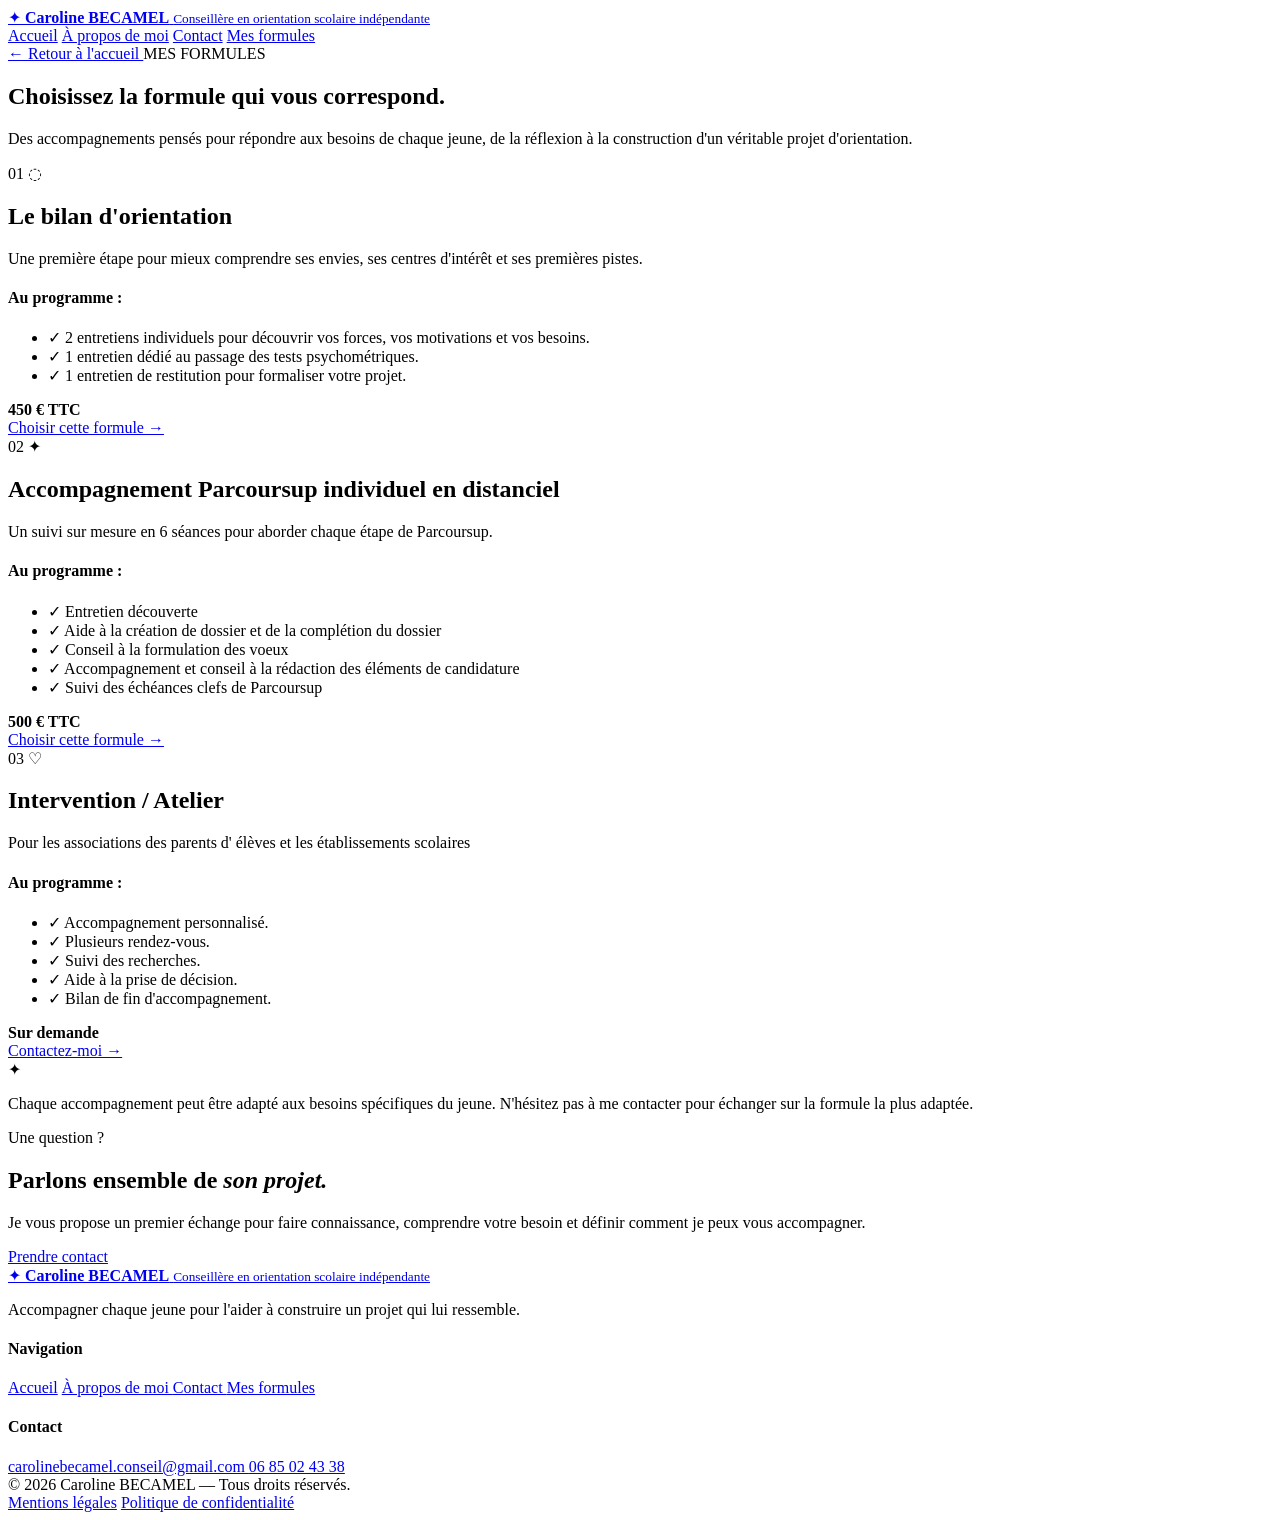
==== formules.html @ ba906a53 "Mise a jour Formules" ====
<!DOCTYPE html>
<html lang="fr">

<head>
    <meta charset="UTF-8">
    <meta name="viewport" content="width=device-width, initial-scale=1.0">

    <meta name="description" content="Découvrez les formules d'accompagnement en orientation scolaire proposées par Caroline BECAMEL.">

    <title>Mes formules | Caroline BECAMEL</title>

    <link rel="stylesheet" href="style.css">

    <link rel="preconnect" href="https://fonts.googleapis.com">
    <link rel="preconnect" href="https://fonts.gstatic.com" crossorigin>

    <link href="https://fonts.googleapis.com/css2?family=DM+Sans:wght@400;500;600;700&family=Playfair+Display:wght@500;600;700&display=swap" rel="stylesheet">
</head>

<body>

    <!-- HEADER -->

    <header class="header">
        <div class="container navigation">

            <a href="index.html" class="logo">
                <span class="logo-symbol">✦</span>

                <span>
                    <strong>Caroline BECAMEL</strong>
                    <small>Conseillère en orientation scolaire indépendante</small>
                </span>
            </a>

            <nav class="nav-menu">
                <a href="index.html">Accueil</a>
                <a href="index.html#apropos">À propos de moi</a>
                <a href="index.html#contact">Contact</a>
                <a href="formules.html" class="nav-button active">Mes formules</a>
            </nav>

        </div>
    </header>


    <main>

        <!-- HERO -->

        <section class="formules-hero">
            <div class="container">

                <a href="index.html" class="back-link">
                    ← Retour à l'accueil
                </a>

                <span class="section-label">MES FORMULES</span>

                <h1>
                    Choisissez la formule
                    <span>qui vous correspond.</span>
                </h1>

                <p>
                    Des accompagnements pensés pour répondre aux besoins
                    de chaque jeune, de la réflexion à la construction
                    d'un véritable projet d'orientation.
                </p>

            </div>
        </section>


        <!-- LES TROIS FORMULES -->

        <section class="formules-section">
            <div class="container">

                <div class="formules-grid">


                   
        <!-- FORMULE 0 : ATELIER COLLECTIF (MASQUÉ AU LANCEMENT) -->

        <article class="formula-card formula-yellow atelier-cache" hidden>

            <div class="formula-top">
                <span class="formula-number">01</span>
                <span class="formula-icon">✦</span>
            </div>

        <h2>Atelier collectif : Mieux se connaître pour bien s'orienter</h2>

        <p class="formula-intro">
            Un temps d'échange interactif en petit groupe pour faire émerger
            vos forces et enrichir votre réflexion grâce au collectif.
        </p>

            <div class="formula-divider"></div>

                <h4>Au programme :</h4>

                <ul class="formula-list">

            <li>
                <span>✓</span>
                    Format : en ligne (visio).
            </li>

            <li>
                <span>✓</span>
                Durée : 1h30.
            </li>

            <li>
                <span>✓</span>
                Groupe restreint : 2 à 5 participants maximum,
                pour garantir un cadre bienveillant et de vrais échanges.
            </li>

            </ul>

            <div class="formula-price">
                <strong>15 € TTC</strong>
            </div>

            <a href="index.html#contact" class="formula-button">
                Choisir cet atelier →
            </a>

            </article>
 


                    <!-- FORMULE 1 -->

                    <article class="formula-card formula-blue">

                        <div class="formula-top">
                            <span class="formula-number">01</span>
                            <span class="formula-icon">◌</span>
                        </div>

                        <h2>Le bilan d'orientation</h2>

                        <p class="formula-intro">
                            Une première étape pour mieux comprendre
                            ses envies, ses centres d'intérêt et ses
                            premières pistes.
                        </p>

                        <div class="formula-divider"></div>

                        <h4>Au programme :</h4>

                        <ul class="formula-list">

                            <li>
                                <span>✓</span>
                                2 entretiens individuels pour découvrir
                                vos forces, vos motivations et vos besoins.
                            </li>

                            <li>
                                <span>✓</span>
                                1 entretien dédié au passage des tests
                                psychométriques.
                            </li>

                            <li>
                                <span>✓</span>
                                1 entretien de restitution pour formaliser
                                votre projet.
                            </li>

                        </ul>

                        <div class="formula-price">
                            <strong>450 € TTC</strong>
                        </div>

                        <a href="index.html#contact" class="formula-button">
                            Choisir cette formule →
                        </a>

                    </article>


                    <!-- FORMULE 2 -->

                    <article class="formula-card formula-green popular">

                        <div class="formula-top">
                            <span class="formula-number">02</span>
                            <span class="formula-icon">✦</span>
                        </div>

                        <h2>Accompagnement Parcoursup individuel en distanciel</h2>

                        <p class="formula-intro">
                            Un suivi sur mesure en 6 séances pour aborder chaque 
                            étape de Parcoursup.
                        </p>

                        <div class="formula-divider"></div>

                        <h4>Au programme :</h4>

                        <ul class="formula-list">

                            <li>
                                <span>✓</span>
                                Entretien découverte
                            </li>

                            <li>
                                <span>✓</span>
                               Aide à la création de dossier et de la complétion du dossier
                            </li>

                            <li>
                                <span>✓</span>
                                Conseil à la formulation des voeux
                            </li>

                            <li>
                                <span>✓</span>
                                Accompagnement et conseil à la rédaction des éléments de candidature
                            </li>

                            <li>
                                <span>✓</span>
                                Suivi des échéances clefs de Parcoursup
                            </li>

                        </ul>

                        <div class="formula-price">
                            <strong>500 € TTC</strong>
                        </div>

                        <a href="index.html#contact" class="formula-button">
                            Choisir cette formule →
                        </a>

                    </article>


                    <!-- FORMULE 3 -->

                    <article class="formula-card formula-red">

                        <div class="formula-top">
                            <span class="formula-number">03</span>
                            <span class="formula-icon">♡</span>
                        </div>

                        <h2>Intervention / Atelier</h2>

                        <p class="formula-intro">
                            Pour les associations des parents d' élèves et les établissements scolaires
                        </p>

                        <div class="formula-divider"></div>

                        <h4>Au programme :</h4>

                        <ul class="formula-list">

                            <li>
                                <span>✓</span>
                                Accompagnement personnalisé.
                            </li>

                            <li>
                                <span>✓</span>
                                Plusieurs rendez-vous.
                            </li>

                            <li>
                                <span>✓</span>
                                Suivi des recherches.
                            </li>

                            <li>
                                <span>✓</span>
                                Aide à la prise de décision.
                            </li>

                            <li>
                                <span>✓</span>
                                Bilan de fin d'accompagnement.
                            </li>

                        </ul>

                        <div class="formula-price">
                            <strong>Sur demande</strong>
                        </div>

                        <a href="index.html#contact" class="formula-button">
                            Contactez-moi →
                        </a>

                    </article>

                </div>


                <!-- NOTE -->

                <div class="formula-note">

                    <span>✦</span>

                    <p>
                        Chaque accompagnement peut être adapté aux besoins
                        spécifiques du jeune. N'hésitez pas à me contacter
                        pour échanger sur la formule la plus adaptée.
                    </p>

                </div>

            </div>
        </section>


        <!-- CTA -->

        <section class="formula-cta">
            <div class="container">

                <span class="section-label">Une question ?</span>

                <h2>
                    Parlons ensemble de
                    <em>son projet.</em>
                </h2>

                <p>
                    Je vous propose un premier échange pour faire connaissance,
                    comprendre votre besoin et définir comment je peux vous accompagner.
                </p>

                <a href="index.html#contact" class="button button-primary">
                    Prendre contact
                </a>

            </div>
        </section>

    </main>


    <!-- FOOTER -->

    <footer class="footer">

        <div class="container footer-grid">

            <div class="footer-brand">

                <a href="index.html" class="logo footer-logo">

                    <span class="logo-symbol">✦</span>

                    <span>
                        <strong>Caroline BECAMEL</strong>
                        <small>Conseillère en orientation scolaire indépendante</small>
                    </span>

                </a>

                <p>
                    Accompagner chaque jeune pour l'aider à construire
                    un projet qui lui ressemble.
                </p>

            </div>


            <div class="footer-column">

                <h4>Navigation</h4>

                <a href="index.html">Accueil</a>

                <a href="index.html#apropos">
                    À propos de moi
                </a>

                <a href="index.html#contact">
                    Contact
                </a>

                <a href="formules.html">
                    Mes formules
                </a>

            </div>


            <div class="footer-column">

                <h4>Contact</h4>

                <!-- À PERSONNALISER -->

                <a href="mailto:carolinebecamel.conseil@gmail.com">
                   carolinebecamel.conseil@gmail.com
                </a>

                <a href="tel:+33685024338">
                    06 85 02 43 38
                </a>

            </div>

        </div>


        <div class="footer-bottom container">

            <span>
                © 2026 Caroline BECAMEL — Tous droits réservés.
            </span>

            <div>
                <a href="#">Mentions légales</a>
                <a href="#">Politique de confidentialité</a>
            </div>

        </div>

    </footer>

</body>
</html>
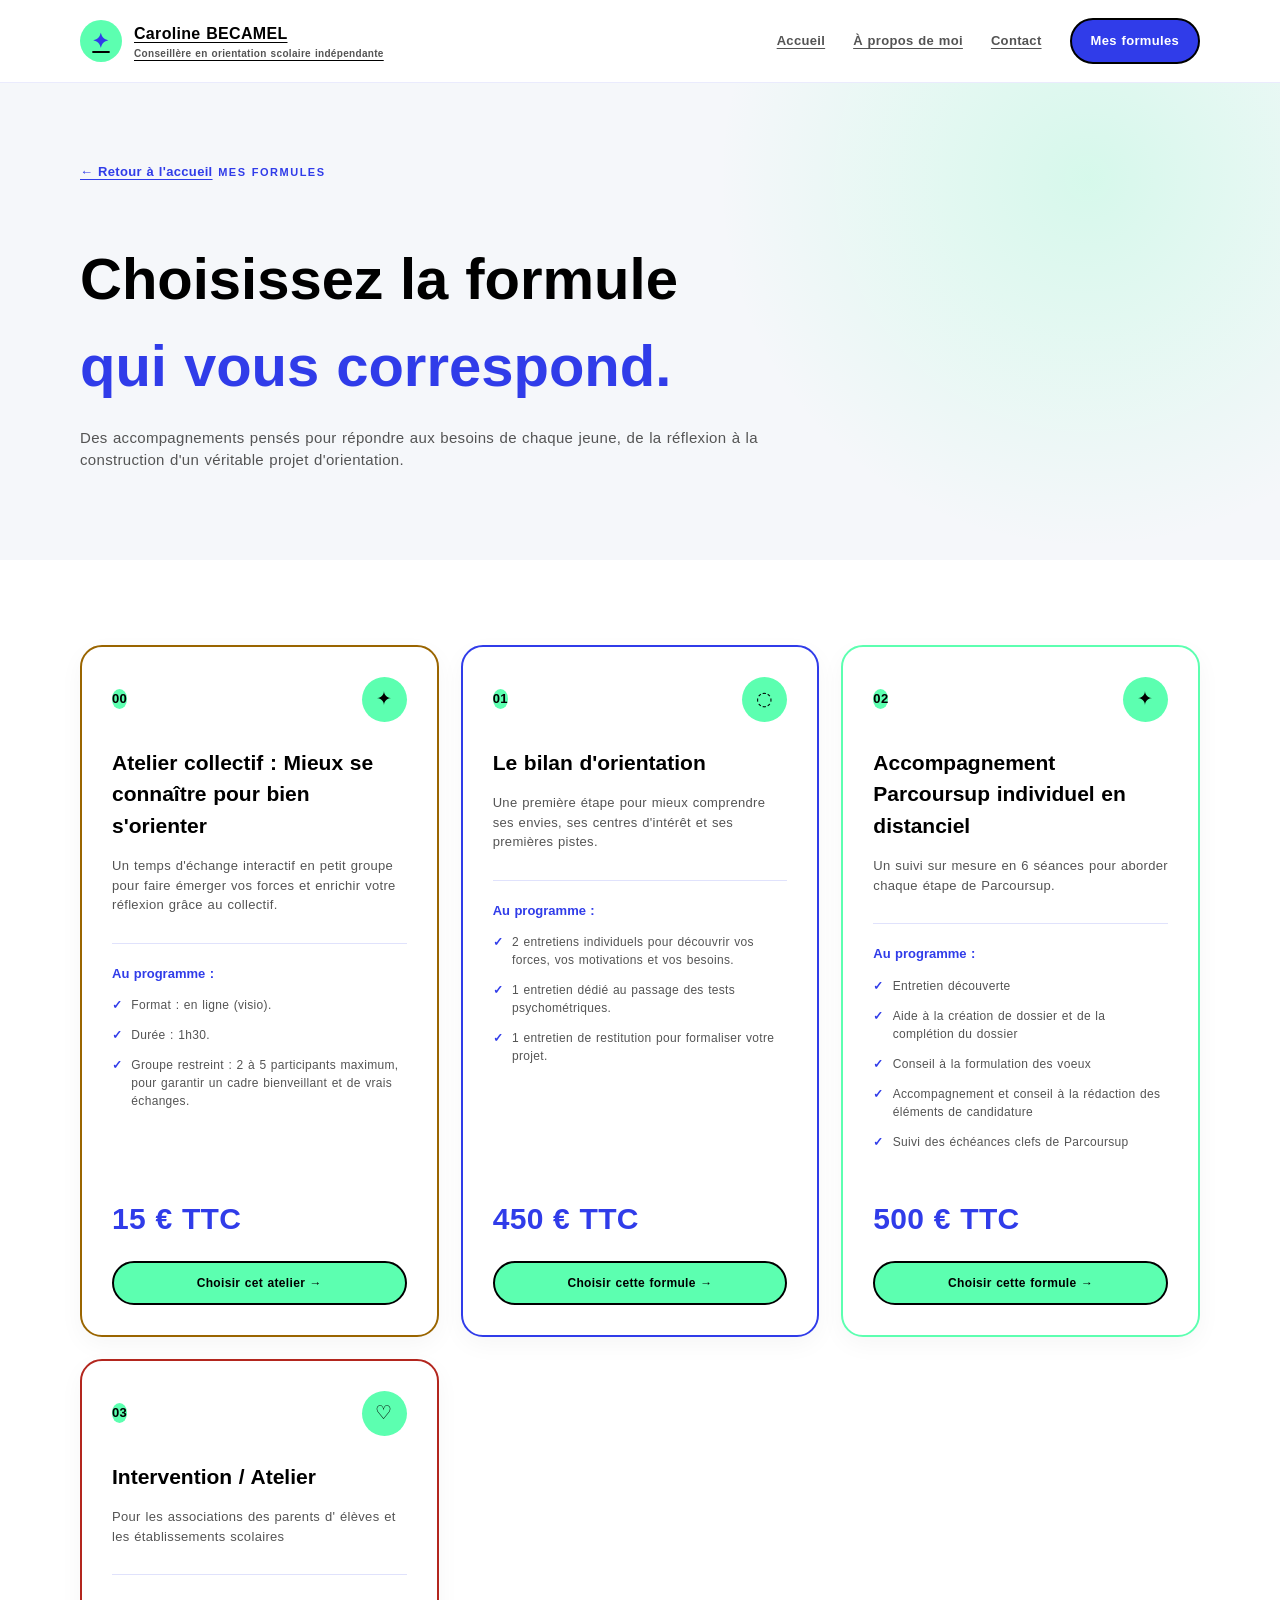
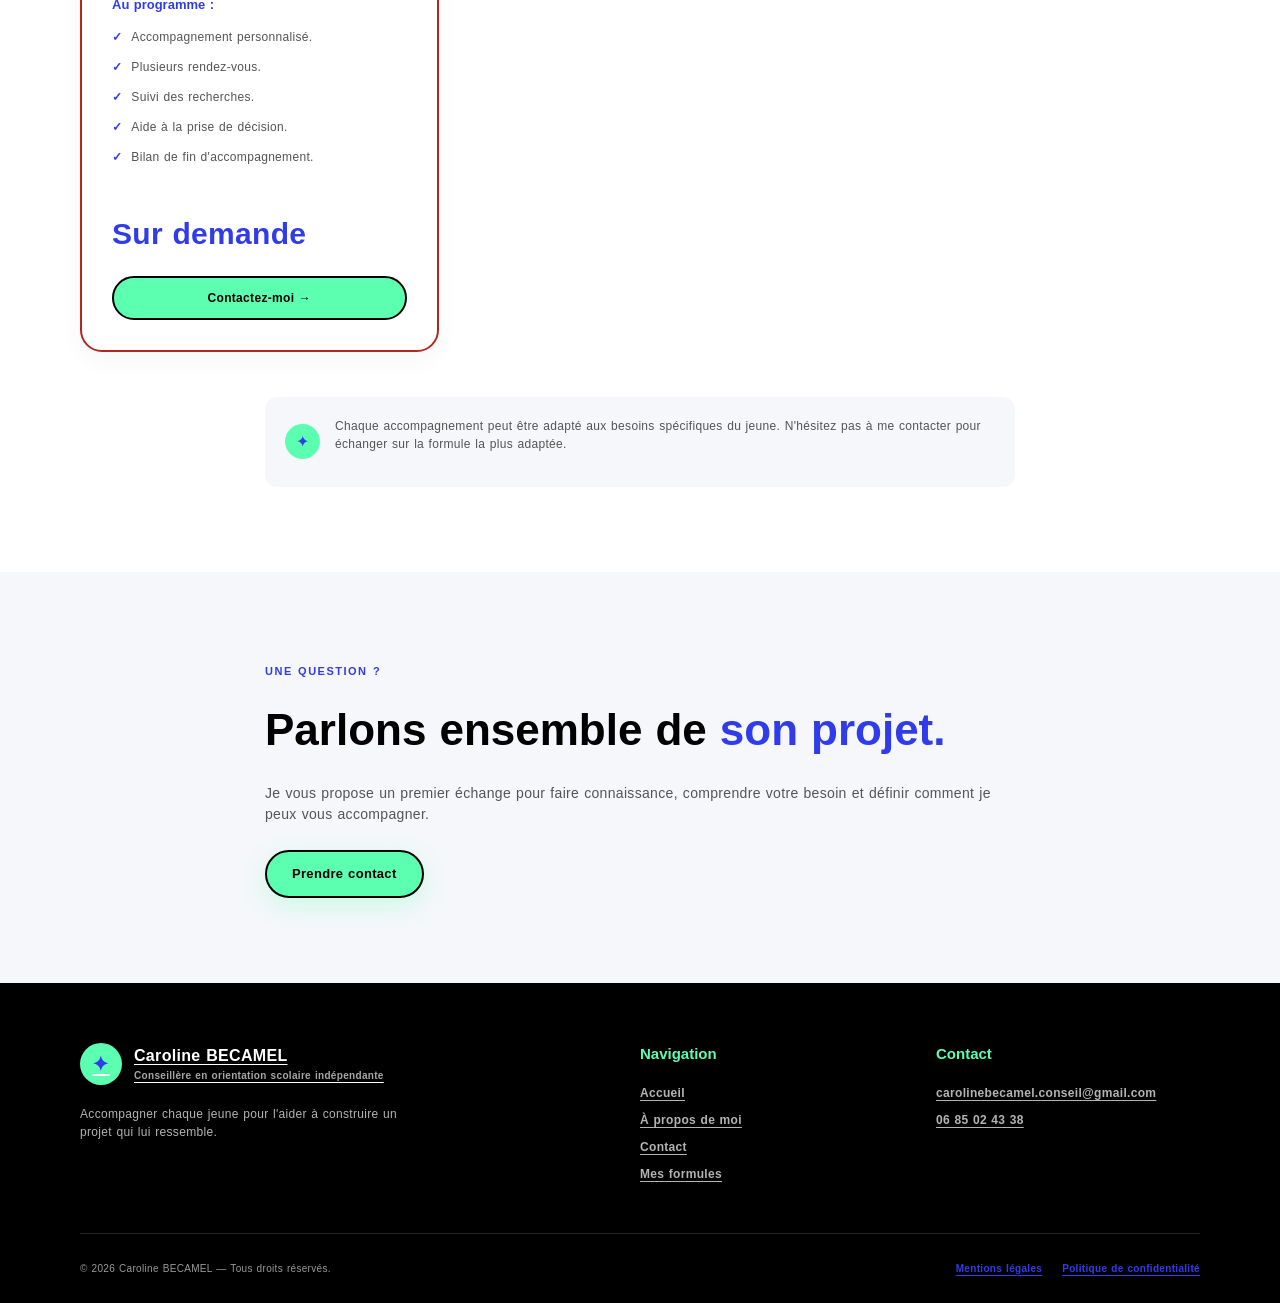
==== commit b03903e0: "MAJ css" ====
--- a/formules.html
+++ b/formules.html
@@ -87,7 +87,7 @@
         <article class="formula-card formula-yellow atelier-cache" hidden>
 
             <div class="formula-top">
-                <span class="formula-number">01</span>
+                <span class="formula-number">00</span>
                 <span class="formula-icon">✦</span>
             </div>
 
--- a/style.css
+++ b/style.css
@@ -0,0 +1,2042 @@
+
+/* =========================================================
+   1. VARIABLES ET COULEURS
+========================================================= */
+
+:root {
+    --green: #5CFFB0;
+    --blue: #303CE9;
+
+    --text: #545454;
+    --black: #000000;
+    --white: #ffffff;
+
+    --background: #ffffff;
+    --background-soft: #f5f7fa;
+
+    --font-main: Verdana, Geneva, sans-serif;
+
+    --shadow: 0 12px 35px rgba(0, 0, 0, 0.08);
+
+    --radius: 22px;
+    --radius-small: 12px;
+}
+
+
+/* =========================================================
+   2. RESET ET BASE
+========================================================= */
+
+* {
+    margin: 0;
+    padding: 0;
+    box-sizing: border-box;
+}
+
+html {
+    scroll-behavior: smooth;
+    scroll-padding-top: 100px;
+}
+
+body {
+    font-family: var(--font-main);
+    color: var(--text);
+    background: var(--background);
+    line-height: 1.5;
+    text-align: left;
+}
+
+h1,
+h2,
+h3,
+h4,
+h5,
+h6,
+p,
+li,
+a,
+span,
+strong,
+small {
+    font-family: var(--font-main);
+    line-height: 1.5;
+}
+
+p,
+li {
+    text-align: left;
+}
+
+img {
+    display: block;
+    max-width: 100%;
+}
+
+a {
+    color: inherit;
+    text-decoration: none;
+}
+
+button,
+a {
+    -webkit-tap-highlight-color: transparent;
+}
+
+button {
+    font-family: var(--font-main);
+}
+
+
+/* =========================================================
+   3. CONTENEUR
+========================================================= */
+
+.container {
+    width: min(1120px, calc(100% - 40px));
+    margin: 0 auto;
+}
+
+
+/* =========================================================
+   4. HEADER ET NAVIGATION
+========================================================= */
+
+.header {
+    position: sticky;
+    top: 0;
+    z-index: 100;
+
+    background: rgba(255, 255, 255, 0.96);
+    border-bottom: 1px solid rgba(48, 60, 233, 0.10);
+
+    backdrop-filter: blur(12px);
+}
+
+.navigation {
+    min-height: 82px;
+
+    display: flex;
+    align-items: center;
+    justify-content: space-between;
+
+    gap: 30px;
+}
+
+/* Logo */
+
+.logo {
+    display: flex;
+    align-items: center;
+    gap: 12px;
+
+    color: var(--black);
+}
+
+.logo-symbol {
+    width: 42px;
+    height: 42px;
+    flex-shrink: 0;
+
+    display: grid;
+    place-items: center;
+
+    border-radius: 50%;
+
+    background: var(--green);
+    color: var(--blue);
+
+    font-size: 20px;
+}
+
+.logo strong {
+    display: block;
+
+    color: var(--black);
+
+    font-size: 16px;
+    font-weight: 700;
+}
+
+.logo small {
+    display: block;
+
+    color: var(--text);
+
+    font-size: 10px;
+}
+
+/* Menu */
+
+.nav-menu {
+    display: flex;
+    align-items: center;
+    gap: 28px;
+
+    font-size: 13px;
+    font-weight: 600;
+}
+
+.nav-menu > a {
+    position: relative;
+    color: var(--text);
+
+    transition: color 0.3s ease;
+}
+
+.nav-menu > a:not(.nav-button)::after {
+    content: "";
+
+    position: absolute;
+    left: 0;
+    bottom: -5px;
+
+    width: 0;
+    height: 2px;
+
+    background: var(--blue);
+
+    transition: width 0.3s ease;
+}
+
+.nav-menu > a:not(.nav-button):hover::after {
+    width: 100%;
+}
+
+.nav-menu > a:hover {
+    color: var(--blue);
+}
+
+/* Bouton navigation */
+
+.nav-button {
+    padding: 11px 19px;
+
+    border-radius: 100px;
+
+    background: var(--blue);
+    color: var(--white) !important;
+
+    transition:
+        transform 0.3s ease,
+        background 0.3s ease;
+}
+
+.nav-button:hover {
+    transform: translateY(-2px);
+    background: var(--black);
+}
+
+.nav-button.active {
+    background: var(--blue);
+}
+
+
+/* =========================================================
+   5. TITRES ET ÉTIQUETTES
+========================================================= */
+
+.eyebrow,
+.section-label {
+    display: inline-block;
+
+    color: var(--blue);
+
+    font-size: 11px;
+    font-weight: 700;
+
+    letter-spacing: 1.5px;
+    text-transform: uppercase;
+}
+
+
+/* =========================================================
+   6. PAGE ACCUEIL : HERO
+========================================================= */
+
+.hero {
+    position: relative;
+    overflow: hidden;
+
+    padding: 100px 0 110px;
+
+    background:
+        radial-gradient(
+            circle at 85% 20%,
+            rgba(92, 255, 176, 0.20),
+            transparent 32%
+        ),
+        var(--background);
+}
+
+.hero-grid {
+    display: grid;
+    grid-template-columns: 1fr 0.85fr;
+
+    align-items: center;
+    gap: 70px;
+}
+
+.hero-text {
+    text-align: left;
+}
+
+.hero h1 {
+    max-width: 650px;
+
+    margin: 18px 0 24px;
+
+    color: var(--black);
+
+    font-size: clamp(38px, 5vw, 64px);
+    font-weight: 700;
+
+    line-height: 1.5;
+    letter-spacing: -1.5px;
+}
+
+.hero h1 span,
+.formules-hero h1 span {
+    display: block;
+    color: var(--blue);
+}
+
+.hero-description {
+    max-width: 570px;
+
+    color: var(--text);
+    font-size: 16px;
+    line-height: 1.5;
+}
+
+.hero-buttons {
+    display: flex;
+    flex-wrap: wrap;
+    gap: 13px;
+
+    margin-top: 30px;
+}
+
+.hero-note {
+    display: flex;
+    align-items: center;
+    gap: 10px;
+
+    margin-top: 24px;
+
+    color: var(--text);
+    font-size: 12px;
+}
+
+.hero-note span {
+    width: 25px;
+    height: 25px;
+    flex-shrink: 0;
+
+    display: grid;
+    place-items: center;
+
+    border-radius: 50%;
+
+    background: var(--green);
+    color: var(--blue);
+}
+
+
+/* =========================================================
+   7. BOUTONS
+========================================================= */
+
+.button {
+    display: inline-flex;
+    align-items: center;
+    justify-content: center;
+
+    min-height: 52px;
+    padding: 12px 25px;
+
+    border: 0;
+    border-radius: 100px;
+
+    font-size: 13px;
+    font-weight: 700;
+    text-align: center;
+
+    transition:
+        transform 0.3s ease,
+        box-shadow 0.3s ease,
+        background 0.3s ease;
+}
+
+.button:hover {
+    transform: translateY(-3px);
+}
+
+.button-primary {
+    background: var(--green);
+    color: var(--black);
+
+    box-shadow: 0 8px 22px rgba(92, 255, 176, 0.25);
+}
+
+.button-primary:hover {
+    background: var(--blue);
+    color: var(--white);
+}
+
+.button-secondary {
+    border: 1px solid var(--blue);
+    background: transparent;
+    color: var(--blue);
+}
+
+.button-secondary:hover {
+    background: var(--blue);
+    color: var(--white);
+}
+
+.button-light {
+    width: max-content;
+    margin-top: 15px;
+
+    background: var(--green);
+    color: var(--black);
+}
+
+.button-light:hover {
+    background: var(--white);
+    color: var(--blue);
+}
+
+
+/* =========================================================
+   8. ILLUSTRATION HERO : CERCLES
+========================================================= */
+
+.hero-visual {
+    position: relative;
+
+    min-height: 500px;
+
+    display: grid;
+    place-items: center;
+}
+
+.visual-circle {
+    position: absolute;
+    border-radius: 50%;
+}
+
+.circle-one {
+    width: 410px;
+    height: 410px;
+
+    background: var(--green);
+    opacity: 0.65;
+}
+
+.circle-two {
+    width: 320px;
+    height: 320px;
+
+    background: var(--blue);
+    opacity: 0.18;
+
+    transform: translate(45px, 35px);
+}
+
+/* Carte centrale ronde */
+
+.orientation-card {
+    position: relative;
+    z-index: 2;
+
+    width: 340px;
+    height: 340px;
+
+    padding: 35px;
+
+    display: flex;
+    flex-direction: column;
+    align-items: center;
+    justify-content: center;
+
+    border-radius: 50%;
+
+    background: var(--blue);
+    color: var(--white);
+
+    box-shadow: var(--shadow);
+
+    text-align: center;
+}
+
+.card-icon {
+    width: 48px;
+    height: 48px;
+
+    display: grid;
+    place-items: center;
+
+    margin-bottom: 15px;
+
+    border-radius: 50%;
+
+    background: var(--green);
+    color: var(--black);
+}
+
+.card-small {
+    font-size: 10px;
+    letter-spacing: 2px;
+}
+
+.orientation-card h3 {
+    margin: 12px 0;
+
+    color: var(--white);
+    font-size: 21px;
+    line-height: 1.5;
+}
+
+.orientation-card h3 em {
+    color: var(--green);
+    font-style: normal;
+}
+
+.card-line {
+    width: 45px;
+    height: 2px;
+
+    margin: 8px auto 12px;
+
+    background: var(--green);
+}
+
+.card-bottom {
+    font-size: 10px;
+    line-height: 1.5;
+}
+
+/* Petites cartes flottantes */
+
+.floating-card {
+    position: absolute;
+    z-index: 3;
+
+    display: flex;
+    align-items: center;
+    gap: 10px;
+
+    padding: 12px 16px;
+
+    background: var(--white);
+    border-radius: 30px;
+
+    box-shadow: var(--shadow);
+
+    animation: floating 4s ease-in-out infinite;
+}
+
+.floating-card span {
+    width: 32px;
+    height: 32px;
+
+    display: grid;
+    place-items: center;
+
+    border-radius: 50%;
+
+    background: var(--green);
+    color: var(--blue);
+}
+
+.floating-card strong,
+.floating-card small {
+    display: block;
+}
+
+.floating-card strong {
+    color: var(--black);
+    font-size: 12px;
+}
+
+.floating-card small {
+    color: var(--text);
+    font-size: 10px;
+}
+
+.floating-card-top {
+    top: 70px;
+    right: 0;
+}
+
+.floating-card-bottom {
+    bottom: 65px;
+    left: 0;
+
+    animation-delay: 1.5s;
+}
+
+@keyframes floating {
+    0%,
+    100% {
+        transform: translateY(0);
+    }
+
+    50% {
+        transform: translateY(-8px);
+    }
+}
+
+
+/* =========================================================
+   9. BANDEAU D'ACCUEIL
+========================================================= */
+
+.intro-band {
+    padding: 25px 0;
+
+    background: var(--blue);
+    color: var(--white);
+}
+
+.intro-band-content {
+    min-height: 70px;
+
+    display: flex;
+    align-items: center;
+    justify-content: center;
+    gap: 25px;
+}
+
+.intro-band p {
+    max-width: 750px;
+
+    color: var(--white);
+    font-size: 16px;
+}
+
+.intro-band span {
+    color: var(--green);
+    font-size: 24px;
+}
+
+
+/* =========================================================
+   10. SECTIONS GÉNÉRALES
+========================================================= */
+
+.section {
+    padding: 100px 0;
+}
+
+.about-section {
+    background: var(--white);
+}
+
+
+/* =========================================================
+   11. À PROPOS : MISE EN PAGE
+========================================================= */
+
+.about-grid {
+    display: grid;
+    grid-template-columns: 0.8fr 1.2fr;
+
+    align-items: center;
+    gap: 80px;
+}
+
+.about-image {
+    position: relative;
+
+    min-height: 440px;
+
+    display: grid;
+    place-items: center;
+}
+
+/* Décoration circulaire */
+
+.about-decoration {
+    position: absolute;
+
+    width: 370px;
+    height: 370px;
+
+    border: 2px solid var(--green);
+    border-radius: 50%;
+}
+
+/* Photo */
+
+.about-placeholder {
+    position: relative;
+
+    width: 340px;
+    height: 340px;
+
+    overflow: hidden;
+
+    display: grid;
+    place-items: center;
+
+    border-radius: 50%;
+
+    background: var(--green);
+
+    box-shadow: var(--shadow);
+}
+
+.about-placeholder img {
+    width: 100%;
+    height: 100%;
+
+    object-fit: cover;
+    object-position: center;
+
+    border-radius: 50%;
+}
+
+.about-placeholder span {
+    opacity: 0.7;
+}
+
+/* Petit badge */
+
+.about-badge {
+    position: absolute;
+
+    right: 0;
+    bottom: 35px;
+
+    padding: 14px 20px;
+
+    display: flex;
+    flex-direction: column;
+
+    border-radius: 30px;
+
+    background: var(--green);
+    color: var(--black);
+
+    box-shadow: var(--shadow);
+}
+
+.about-badge strong {
+    font-size: 15px;
+}
+
+.about-badge span {
+    font-size: 11px;
+}
+
+
+/* =========================================================
+   12. À PROPOS : TEXTES ET VALEURS
+========================================================= */
+
+.about-content h2,
+.section-heading h2,
+.contact-box h2,
+.formula-cta h2 {
+    margin: 15px 0 22px;
+
+    color: var(--black);
+
+    font-size: clamp(30px, 4vw, 44px);
+    font-weight: 700;
+
+    line-height: 1.5;
+}
+
+.about-content h2 em,
+.contact-box h2 em,
+.formula-cta h2 em {
+    color: var(--blue);
+    font-style: normal;
+}
+
+.about-content > p {
+    max-width: 650px;
+    margin-bottom: 16px;
+
+    color: var(--text);
+    font-size: 14px;
+}
+
+.about-content strong {
+    color: var(--black);
+}
+
+/* Les trois valeurs */
+
+.about-values {
+    display: grid;
+    grid-template-columns: repeat(3, 1fr);
+
+    gap: 15px;
+    margin-top: 35px;
+}
+
+.about-values div {
+    padding: 15px;
+
+    border-top: 3px solid var(--green);
+}
+
+.about-values span {
+    display: block;
+    margin-bottom: 8px;
+
+    color: var(--blue);
+    font-size: 12px;
+    font-weight: 700;
+}
+
+.about-values strong {
+    display: block;
+
+    color: var(--black);
+    font-size: 13px;
+}
+
+.about-values p {
+    margin-top: 7px;
+
+    color: var(--text);
+    font-size: 11px;
+    line-height: 1.5;
+}
+
+
+/* =========================================================
+   13. POUR QUI ?
+========================================================= */
+
+.audience-section {
+    background: var(--background-soft);
+}
+
+.section-heading {
+    max-width: 700px;
+    margin: 0 auto 50px;
+}
+
+.section-heading h2 {
+    margin-bottom: 13px;
+}
+
+.section-heading > p {
+    color: var(--text);
+}
+
+.section-heading.centered {
+    text-align: left;
+}
+
+.audience-grid {
+    display: grid;
+    grid-template-columns: repeat(3, 1fr);
+
+    gap: 22px;
+}
+
+.audience-card {
+    position: relative;
+
+    min-height: 310px;
+    padding: 32px;
+
+    overflow: hidden;
+
+    background: var(--white);
+    border: 1px solid rgba(48, 60, 233, 0.10);
+    border-radius: var(--radius);
+
+    transition:
+        transform 0.3s ease,
+        box-shadow 0.3s ease;
+}
+
+.audience-card:hover {
+    transform: translateY(-6px);
+    box-shadow: var(--shadow);
+}
+
+.audience-card.featured {
+    background: var(--blue);
+    color: var(--white);
+}
+
+.audience-number {
+    position: absolute;
+    top: 18px;
+    right: 22px;
+
+    color: var(--blue);
+    font-size: 12px;
+    opacity: 0.7;
+}
+
+.featured .audience-number {
+    color: var(--green);
+}
+
+.audience-icon {
+    width: 55px;
+    height: 55px;
+
+    display: grid;
+    place-items: center;
+
+    margin-bottom: 25px;
+
+    border-radius: 50%;
+
+    background: var(--green);
+    color: var(--blue);
+
+    font-size: 21px;
+}
+
+.featured .audience-icon {
+    background: var(--green);
+    color: var(--blue);
+}
+
+.audience-card h3 {
+    margin-bottom: 12px;
+
+    color: var(--black);
+    font-size: 23px;
+}
+
+.audience-card p {
+    color: var(--text);
+    font-size: 13px;
+}
+
+.audience-card.featured h3,
+.audience-card.featured p {
+    color: var(--white);
+}
+
+
+/* =========================================================
+   14. CONTACT
+========================================================= */
+
+.contact-section {
+    padding-top: 100px;
+    padding-bottom: 110px;
+
+    background: var(--white);
+}
+
+.contact-box {
+    position: relative;
+    overflow: hidden;
+
+    display: grid;
+    grid-template-columns: 1fr 1fr;
+
+    gap: 55px;
+    padding: 60px;
+
+    border-radius: var(--radius);
+
+    background: var(--blue);
+    color: var(--white);
+}
+
+.contact-box::after {
+    content: "";
+
+    position: absolute;
+
+    width: 280px;
+    height: 280px;
+
+    right: -90px;
+    bottom: -150px;
+
+    border: 2px solid rgba(92, 255, 176, 0.35);
+    border-radius: 50%;
+}
+
+.contact-box .section-label {
+    color: var(--green);
+}
+
+.contact-box h2 {
+    color: var(--white);
+    font-size: 40px;
+}
+
+.contact-box h2 em {
+    color: var(--green);
+}
+
+.contact-text > p {
+    max-width: 480px;
+
+    color: var(--white);
+    font-size: 14px;
+}
+
+.contact-details {
+    display: flex;
+    flex-direction: column;
+    justify-content: center;
+
+    gap: 12px;
+}
+
+.contact-item {
+    display: flex;
+    align-items: center;
+    gap: 15px;
+
+    padding: 15px 0;
+
+    border-bottom: 1px solid rgba(255, 255, 255, 0.20);
+}
+
+.contact-icon {
+    width: 45px;
+    height: 45px;
+    flex-shrink: 0;
+
+    display: grid;
+    place-items: center;
+
+    border-radius: 50%;
+
+    background: var(--green);
+    color: var(--blue);
+}
+
+.contact-item small,
+.contact-item strong {
+    display: block;
+}
+
+.contact-item small {
+    color: var(--green);
+    font-size: 10px;
+    text-transform: uppercase;
+}
+
+.contact-item strong {
+    margin-top: 3px;
+
+    color: var(--white);
+    font-size: 13px;
+    overflow-wrap: anywhere;
+}
+
+
+/* =========================================================
+   15. FOOTER
+========================================================= */
+
+.footer {
+    padding-top: 60px;
+
+    background: var(--black);
+    color: var(--white);
+}
+
+.footer-grid {
+    display: grid;
+    grid-template-columns: 1.5fr 0.7fr 0.8fr;
+
+    gap: 65px;
+    padding-bottom: 50px;
+}
+
+.footer-logo {
+    color: var(--white);
+}
+
+.footer-logo strong {
+    color: var(--white);
+}
+
+.footer-logo small {
+    color: rgba(255, 255, 255, 0.65);
+}
+
+.footer-brand > p {
+    max-width: 330px;
+    margin-top: 20px;
+
+    color: rgba(255, 255, 255, 0.7);
+    font-size: 12px;
+}
+
+.footer-column {
+    display: flex;
+    flex-direction: column;
+    align-items: flex-start;
+
+    gap: 9px;
+}
+
+.footer-column h4 {
+    margin-bottom: 10px;
+
+    color: var(--green);
+    font-size: 15px;
+}
+
+.footer-column a,
+.footer-column span {
+    color: rgba(255, 255, 255, 0.7);
+    font-size: 12px;
+
+    transition: color 0.2s ease;
+}
+
+.footer-column a:hover {
+    color: var(--green);
+}
+
+.footer-bottom {
+    min-height: 70px;
+
+    display: flex;
+    align-items: center;
+    justify-content: space-between;
+
+    gap: 20px;
+
+    border-top: 1px solid rgba(255, 255, 255, 0.15);
+
+    color: rgba(255, 255, 255, 0.6);
+    font-size: 10px;
+}
+
+.footer-bottom div {
+    display: flex;
+    flex-wrap: wrap;
+    gap: 20px;
+}
+
+.footer-bottom a:hover {
+    color: var(--green);
+}
+
+
+/* =========================================================
+   16. PAGE FORMULES : INTRODUCTION
+========================================================= */
+
+.formules-hero {
+    padding: 75px 0 70px;
+
+    background:
+        radial-gradient(
+            circle at 85% 20%,
+            rgba(92, 255, 176, 0.20),
+            transparent 32%
+        ),
+        var(--background-soft);
+}
+
+.back-link {
+    display: inline-flex;
+    margin-bottom: 35px;
+
+    color: var(--blue);
+    font-size: 13px;
+    font-weight: 600;
+
+    transition: transform 0.2s ease;
+}
+
+.back-link:hover {
+    transform: translateX(-4px);
+}
+
+.formules-hero h1 {
+    max-width: 750px;
+
+    margin: 18px 0;
+
+    color: var(--black);
+    font-size: clamp(36px, 5vw, 58px);
+    font-weight: 700;
+    line-height: 1.5;
+}
+
+.formules-hero h1 span {
+    color: var(--blue);
+}
+
+.formules-hero p {
+    max-width: 700px;
+
+    color: var(--text);
+    font-size: 15px;
+}
+
+
+/* =========================================================
+   17. PAGE FORMULES : GRILLE
+========================================================= */
+
+.formules-section {
+    padding: 85px 0;
+    background: var(--white);
+}
+
+.formules-grid {
+    display: grid;
+    grid-template-columns: repeat(3, minmax(0, 1fr));
+
+    align-items: stretch;
+    gap: 22px;
+}
+
+
+/* =========================================================
+   18. CARTES DES FORMULES
+========================================================= */
+
+.formula-card {
+    position: relative;
+
+    display: flex;
+    flex-direction: column;
+
+    min-width: 0;
+    min-height: 570px;
+    padding: 30px;
+
+    border: 1px solid rgba(48, 60, 233, 0.15);
+    border-radius: var(--radius);
+
+    background: var(--background-soft);
+
+    box-shadow: 0 8px 25px rgba(0, 0, 0, 0.04);
+
+    transition:
+        transform 0.3s ease,
+        box-shadow 0.3s ease;
+}
+
+.formula-card:hover {
+    transform: translateY(-5px);
+    box-shadow: var(--shadow);
+}
+
+/* Couleurs des cartes */
+
+.formula-blue {
+    border-top: 5px solid var(--blue);
+    background: #f5f6ff;
+}
+
+.formula-green {
+    border-top: 5px solid var(--green);
+    background: #f1fff8;
+}
+
+.formula-yellow {
+    border-top: 5px solid var(--green);
+    background: #f5fff9;
+}
+
+.formula-red {
+    border-top: 5px solid var(--blue);
+    background: #f5f6ff;
+}
+
+/* Partie supérieure */
+
+.formula-top {
+    display: flex;
+    align-items: center;
+    justify-content: space-between;
+
+    margin-bottom: 25px;
+}
+
+.formula-number {
+    color: var(--blue);
+    font-size: 13px;
+    font-weight: 700;
+}
+
+.formula-icon {
+    width: 45px;
+    height: 45px;
+
+    display: grid;
+    place-items: center;
+
+    border-radius: 50%;
+
+    background: var(--green);
+    color: var(--blue);
+
+    font-size: 19px;
+}
+
+/* Titres et introductions */
+
+.formula-card h2 {
+    margin-bottom: 15px;
+
+    color: var(--black);
+    font-size: 21px;
+    font-weight: 700;
+    line-height: 1.5;
+
+    overflow-wrap: break-word;
+}
+
+.formula-intro {
+    margin-bottom: 20px;
+
+    color: var(--text);
+    font-size: 13px;
+    line-height: 1.5;
+}
+
+.formula-divider {
+    width: 100%;
+    height: 1px;
+
+    margin: 8px 0 20px;
+
+    background: rgba(48, 60, 233, 0.15);
+}
+
+.formula-card h4 {
+    margin-bottom: 13px;
+
+    color: var(--blue);
+    font-size: 13px;
+    font-weight: 700;
+}
+
+/* Liste des prestations */
+
+.formula-list {
+    display: flex;
+    flex-direction: column;
+    gap: 12px;
+
+    margin: 0 0 20px;
+    padding: 0;
+
+    list-style: none;
+}
+
+.formula-list li {
+    display: flex;
+    align-items: flex-start;
+    gap: 9px;
+
+    color: var(--text);
+    font-size: 12px;
+    line-height: 1.5;
+}
+
+.formula-list li span {
+    flex-shrink: 0;
+
+    color: var(--blue);
+    font-weight: 700;
+}
+
+/* Prix */
+
+.formula-price {
+    display: flex;
+    flex-direction: column;
+
+    gap: 3px;
+
+    margin-top: auto;
+    padding-top: 25px;
+
+    color: var(--black);
+}
+
+.formula-price small {
+    color: var(--text);
+    font-size: 11px;
+}
+
+.formula-price strong {
+    color: var(--blue);
+    font-size: 30px;
+    font-weight: 700;
+}
+
+/* Bouton des formules */
+
+.formula-button {
+    min-height: 48px;
+
+    display: flex;
+    align-items: center;
+    justify-content: center;
+
+    margin-top: 20px;
+    padding: 10px 15px;
+
+    border-radius: 100px;
+
+    background: var(--green);
+    color: var(--black);
+
+    font-size: 12px;
+    font-weight: 700;
+    text-align: center;
+
+    transition:
+        background 0.3s ease,
+        color 0.3s ease,
+        transform 0.3s ease;
+}
+
+.formula-button:hover {
+    background: var(--blue);
+    color: var(--white);
+    transform: translateY(-2px);
+}
+
+/* Formule mise en avant */
+
+.formula-card.popular {
+    border: 2px solid var(--green);
+}
+
+.popular-label {
+    position: absolute;
+    top: 0;
+    left: 50%;
+
+    transform: translateX(-50%);
+
+    padding: 7px 16px;
+
+    border-radius: 0 0 18px 18px;
+
+    background: var(--green);
+    color: var(--black);
+
+    font-size: 9px;
+    font-weight: 700;
+    text-align: center;
+}
+
+
+/* =========================================================
+   19. NOTE SOUS LES FORMULES
+========================================================= */
+
+.formula-note {
+    display: flex;
+    align-items: center;
+    gap: 15px;
+
+    max-width: 750px;
+
+    margin: 45px auto 0;
+    padding: 20px;
+
+    border-radius: var(--radius-small);
+
+    background: var(--background-soft);
+}
+
+.formula-note > span {
+    flex-shrink: 0;
+
+    width: 35px;
+    height: 35px;
+
+    display: grid;
+    place-items: center;
+
+    border-radius: 50%;
+
+    background: var(--green);
+    color: var(--blue);
+}
+
+.formula-note p {
+    color: var(--text);
+    font-size: 12px;
+}
+
+
+/* =========================================================
+   20. APPEL À L'ACTION PAGE FORMULES
+========================================================= */
+
+.formula-cta {
+    padding: 85px 0;
+
+    background: var(--background-soft);
+}
+
+.formula-cta > .container {
+    max-width: 750px;
+    margin-left: auto;
+    margin-right: auto;
+}
+
+.formula-cta h2 {
+    margin: 15px 0 20px;
+}
+
+.formula-cta h2 em {
+    color: var(--blue);
+    font-style: normal;
+}
+
+.formula-cta p {
+    margin-bottom: 25px;
+
+    color: var(--text);
+    font-size: 14px;
+}
+
+
+/* =========================================================
+   21. RESPONSIVE TABLETTES
+========================================================= */
+
+@media (max-width: 900px) {
+
+    .navigation {
+        min-height: 75px;
+    }
+
+    .nav-menu {
+        gap: 15px;
+    }
+
+    .hero-grid {
+        grid-template-columns: 1fr;
+        gap: 40px;
+    }
+
+    .hero-text {
+        text-align: left;
+    }
+
+    .hero-visual {
+        min-height: 450px;
+    }
+
+    .about-grid {
+        grid-template-columns: 1fr;
+        gap: 45px;
+    }
+
+    .about-image {
+        max-width: 500px;
+        width: 100%;
+        margin: 0 auto;
+    }
+
+    .about-content {
+        text-align: left;
+    }
+
+    .audience-grid {
+        grid-template-columns: 1fr;
+        max-width: 650px;
+        margin: 0 auto;
+    }
+
+    .audience-card {
+        min-height: auto;
+    }
+
+    .contact-box {
+        grid-template-columns: 1fr;
+        gap: 30px;
+    }
+
+    .formules-grid {
+        grid-template-columns: repeat(2, minmax(0, 1fr));
+    }
+
+    .formula-card {
+        min-height: 560px;
+    }
+
+    .footer-grid {
+        grid-template-columns: 1fr 1fr;
+        gap: 40px;
+    }
+
+    .footer-brand {
+        grid-column: 1 / -1;
+    }
+}
+
+
+/* =========================================================
+   22. RESPONSIVE MOBILES
+========================================================= */
+
+@media (max-width: 650px) {
+
+    .container {
+        width: min(100% - 30px, 1120px);
+    }
+
+    /* Navigation */
+
+    .navigation {
+        flex-direction: column;
+        align-items: flex-start;
+
+        padding: 15px 0;
+        gap: 15px;
+    }
+
+    .nav-menu {
+        width: 100%;
+
+        justify-content: flex-start;
+        flex-wrap: wrap;
+
+        gap: 10px 15px;
+
+        font-size: 11px;
+    }
+
+    .nav-button {
+        padding: 8px 13px;
+    }
+
+    /* Accueil */
+
+    .hero {
+        padding: 65px 0 70px;
+    }
+
+    .hero h1 {
+        font-size: 38px;
+        letter-spacing: -0.5px;
+    }
+
+    .hero-description {
+        font-size: 14px;
+    }
+
+    .hero-buttons {
+        flex-direction: column;
+        align-items: stretch;
+    }
+
+    .button {
+        width: 100%;
+    }
+
+    .hero-visual {
+        min-height: 380px;
+    }
+
+    .circle-one {
+        width: 290px;
+        height: 290px;
+    }
+
+    .circle-two {
+        width: 235px;
+        height: 235px;
+    }
+
+    .orientation-card {
+        width: 255px;
+        height: 255px;
+        padding: 25px;
+    }
+
+    .orientation-card h3 {
+        font-size: 17px;
+    }
+
+    .card-icon {
+        width: 38px;
+        height: 38px;
+        margin-bottom: 8px;
+    }
+
+    .floating-card-top {
+        top: 15px;
+        right: 0;
+    }
+
+    .floating-card-bottom {
+        bottom: 15px;
+        left: 0;
+    }
+
+    /* Bandeau */
+
+    .intro-band-content {
+        padding: 20px 0;
+        align-items: flex-start;
+    }
+
+    .intro-band p {
+        font-size: 14px;
+    }
+
+    /* Sections */
+
+    .section {
+        padding: 70px 0;
+    }
+
+    /* À propos */
+
+    .about-image {
+        min-height: 330px;
+    }
+
+    .about-decoration {
+        width: 290px;
+        height: 290px;
+    }
+
+    .about-placeholder {
+        width: 260px;
+        height: 260px;
+    }
+
+    .about-badge {
+        right: 0;
+        bottom: 0;
+        padding: 11px 15px;
+    }
+
+    .about-values {
+        grid-template-columns: 1fr;
+        gap: 12px;
+    }
+
+    /* Contact */
+
+    .contact-box {
+        padding: 35px 23px;
+        border-radius: 22px;
+    }
+
+    .contact-box h2 {
+        font-size: 30px;
+    }
+
+    .contact-item strong {
+        font-size: 11px;
+    }
+
+    /* Formules */
+
+    .formules-hero {
+        padding: 55px 0;
+    }
+
+    .formules-hero h1 {
+        font-size: 34px;
+    }
+
+    .formules-section {
+        padding: 55px 0;
+    }
+
+    .formules-grid {
+        grid-template-columns: 1fr;
+        max-width: 500px;
+        margin: 0 auto;
+    }
+
+    .formula-card {
+        min-height: auto;
+        padding: 25px;
+    }
+
+    .formula-price {
+        margin-top: 15px;
+    }
+
+    .formula-note {
+        align-items: flex-start;
+        padding: 15px;
+    }
+
+    .formula-cta {
+        padding: 65px 0;
+    }
+
+    /* Pied de page */
+
+    .footer-grid {
+        grid-template-columns: 1fr;
+        gap: 30px;
+    }
+
+    .footer-brand {
+        grid-column: auto;
+    }
+
+    .footer-bottom {
+        flex-direction: column;
+        align-items: flex-start;
+        justify-content: center;
+
+        padding: 20px 0;
+        gap: 12px;
+    }
+}
+
+
+/* =========================================================
+   23. ACCESSIBILITÉ : MOUVEMENTS RÉDUITS
+========================================================= */
+
+@media (prefers-reduced-motion: reduce) {
+
+    *,
+    *::before,
+    *::after {
+        scroll-behavior: auto !important;
+        animation-duration: 0.01ms !important;
+        animation-iteration-count: 1 !important;
+        transition-duration: 0.01ms !important;
+    }
+}
+
+
+/* =====================================================
+   ACCESSIBILITÉ — DALTONISME ET DYSLEXIE
+   Site Caroline BECAMEL
+   ===================================================== */
+
+
+/* 1. TYPOGRAPHIE ET CONFORT DE LECTURE */
+
+html {
+    font-size: 16px;
+    scroll-behavior: smooth;
+}
+
+body {
+    font-family: Verdana, Geneva, sans-serif;
+    color: #545454;
+    line-height: 1.6;
+    text-align: left;
+    letter-spacing: 0.02em;
+    word-spacing: 0.05em;
+}
+
+/* Tous les textes restent alignés à gauche */
+p,
+li,
+label,
+span,
+div {
+    text-align: left;
+}
+
+/* Les titres restent lisibles et bien espacés */
+h1,
+h2,
+h3,
+h4,
+h5,
+h6 {
+    font-family: Verdana, Geneva, sans-serif;
+    color: #000000;
+    line-height: 1.5;
+    letter-spacing: 0;
+    text-align: left;
+}
+
+/* Éviter les paragraphes trop compacts */
+p {
+    margin-bottom: 1.2em;
+}
+
+
+/* 2. COULEURS ET CONTRASTES */
+
+body {
+    background-color: #FFFFFF;
+    color: #545454;
+}
+
+/* Les liens utilisent le bleu sur fond clair */
+a {
+    color: #303CE9;
+    text-decoration: underline;
+    text-underline-offset: 3px;
+    font-weight: 600;
+}
+
+a:hover {
+    color: #000000;
+}
+
+/* Les boutons verts ont un texte noir */
+.button,
+.button-primary,
+.nav-button,
+.formula-button {
+    background-color: #5CFFB0;
+    color: #000000;
+    font-weight: 700;
+    border: 2px solid #000000;
+    text-decoration: none;
+}
+
+/* Survol des boutons */
+.button:hover,
+.button-primary:hover,
+.nav-button:hover,
+.formula-button:hover {
+    background-color: #303CE9;
+    color: #FFFFFF;
+    border-color: #303CE9;
+}
+
+
+/* 3. CARTES ET FORMULES */
+
+.formula-card {
+    background-color: #FFFFFF;
+    color: #545454;
+    border: 2px solid #545454;
+}
+
+/* Les couleurs servent de repères visuels,
+   sans être le seul moyen de distinguer les cartes */
+
+.formula-blue {
+    border-color: #303CE9;
+}
+
+.formula-green {
+    border-color: #008A58;
+}
+
+.formula-red {
+    border-color: #B3261E;
+}
+
+.formula-yellow {
+    border-color: #9A6500;
+}
+
+/* Numéros et icônes dans des cercles */
+.formula-number,
+.formula-icon,
+.card-icon,
+.visual-circle {
+    border-radius: 50%;
+}
+
+/* Les éléments verts utilisent un texte noir */
+.formula-number,
+.formula-icon {
+    background-color: #5CFFB0;
+    color: #000000;
+}
+
+
+/* 4. FORMULAIRES ET ÉLÉMENTS INTERACTIFS */
+
+input,
+textarea,
+select {
+    font-family: Verdana, Geneva, sans-serif;
+    font-size: 1rem;
+    line-height: 1.5;
+    color: #000000;
+    background-color: #FFFFFF;
+    border: 2px solid #545454;
+    padding: 12px;
+    border-radius: 6px;
+}
+
+input:focus,
+textarea:focus,
+select:focus {
+    outline: 3px solid #303CE9;
+    outline-offset: 3px;
+}
+
+
+/* 5. ACCESSIBILITÉ AU CLAVIER */
+
+/* Un contour bien visible lorsqu'on navigue au clavier */
+a:focus-visible,
+button:focus-visible,
+input:focus-visible,
+textarea:focus-visible,
+select:focus-visible,
+[tabindex]:focus-visible {
+    outline: 3px solid #303CE9;
+    outline-offset: 4px;
+}
+
+/* Les boutons restent facilement identifiables */
+button,
+.button,
+.button-primary,
+.nav-button,
+.formula-button {
+    cursor: pointer;
+    min-height: 44px;
+}
+
+
+/* 6. ANIMATIONS PLUS DOUCES */
+
+@media (prefers-reduced-motion: reduce) {
+    *,
+    *::before,
+    *::after {
+        scroll-behavior: auto !important;
+        animation-duration: 0.01ms !important;
+        animation-iteration-count: 1 !important;
+        transition-duration: 0.01ms !important;
+    }
+}
+
+
+/* 7. CONFORT SUR MOBILE */
+
+@media (max-width: 768px) {
+    body {
+        font-size: 16px;
+        line-height: 1.6;
+    }
+
+    p,
+    li {
+        line-height: 1.7;
+    }
+
+    .formula-card {
+        padding: 22px;
+    }
+
+    a,
+    button {
+        min-height: 44px;
+    }
+}
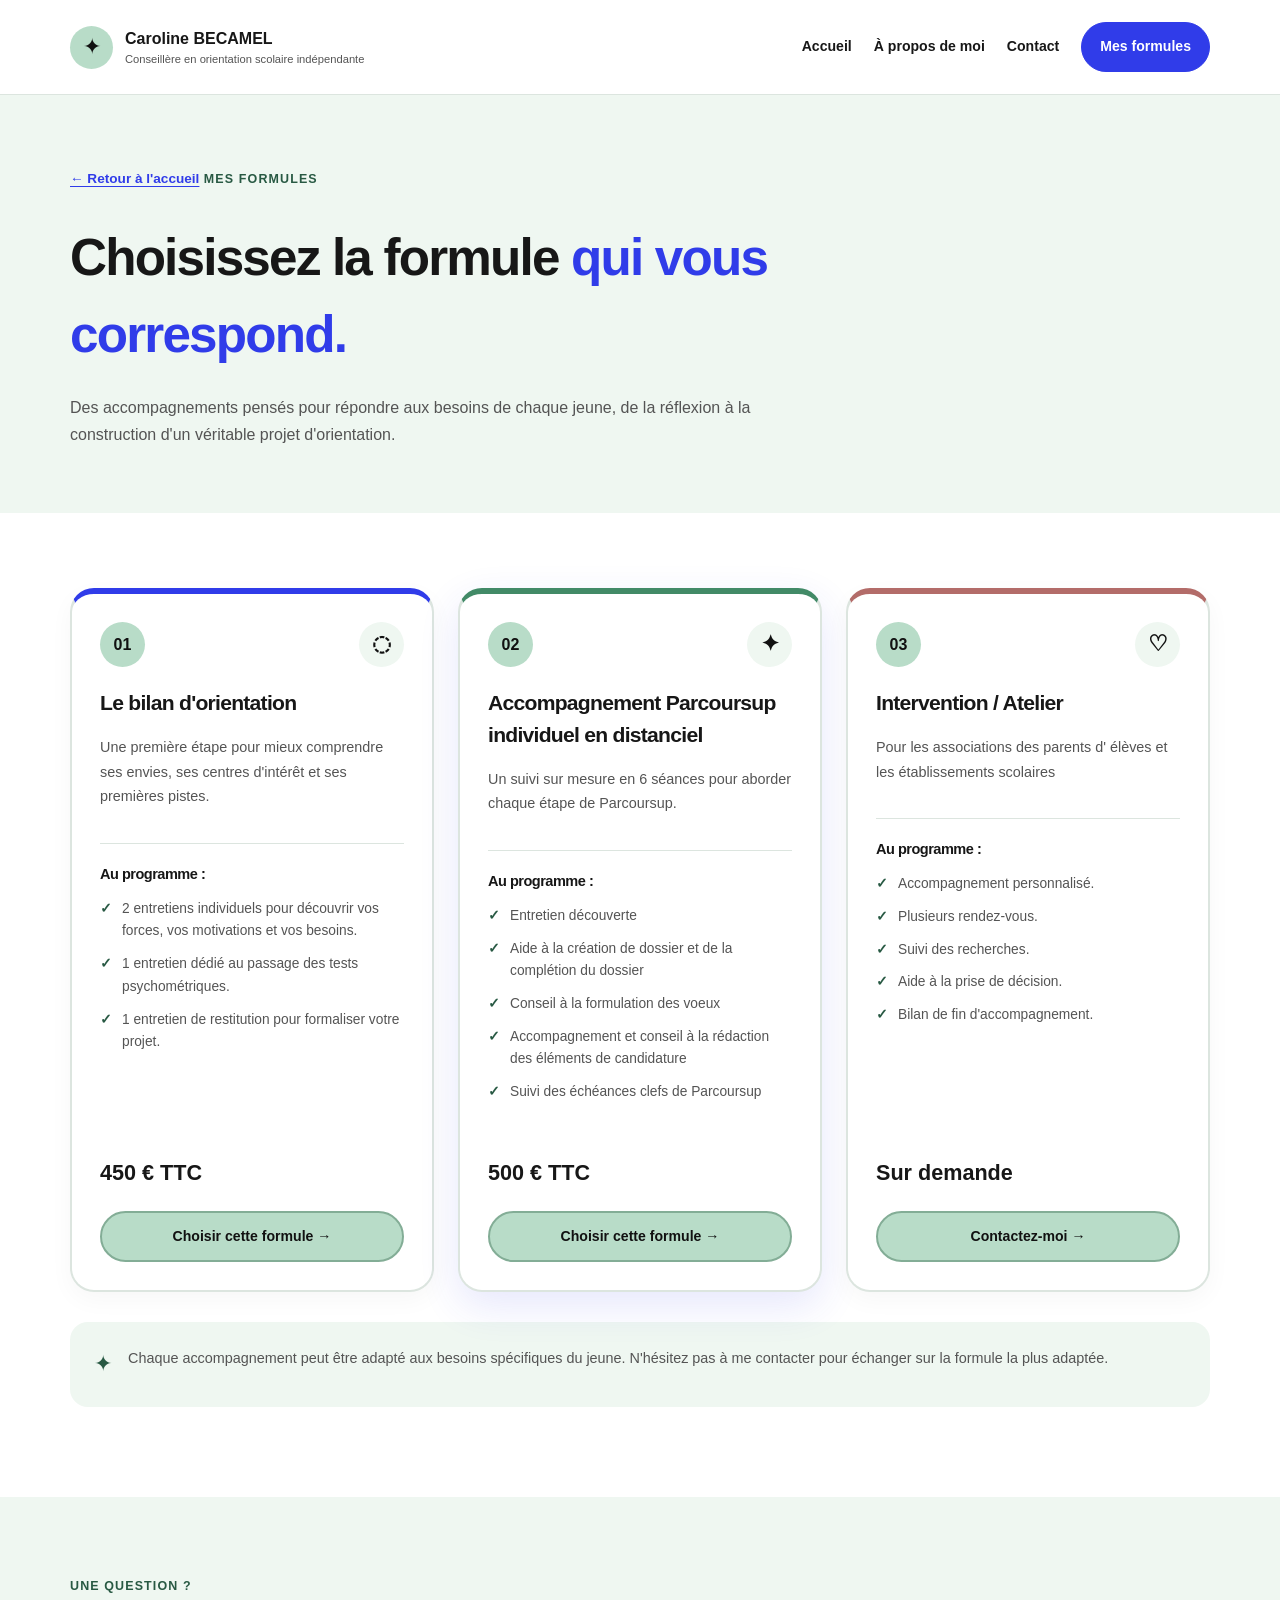
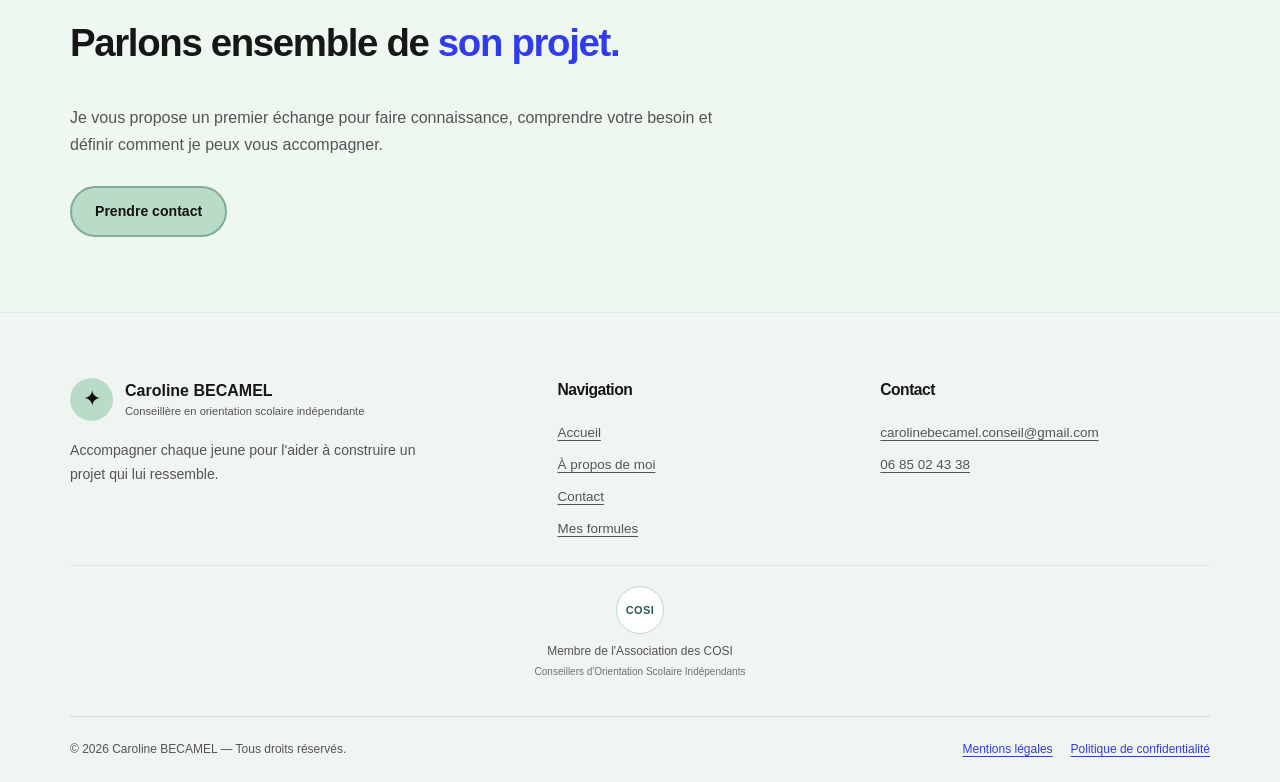
==== commit 52a9f6ff: "MAJ general" ====
--- a/formules.html
+++ b/formules.html
@@ -11,11 +11,6 @@
     <title>Mes formules | Caroline BECAMEL</title>
 
     <link rel="stylesheet" href="style.css">
-
-    <link rel="preconnect" href="https://fonts.googleapis.com">
-    <link rel="preconnect" href="https://fonts.gstatic.com" crossorigin>
-
-    <link href="https://fonts.googleapis.com/css2?family=DM+Sans:wght@400;500;600;700&family=Playfair+Display:wght@500;600;700&display=swap" rel="stylesheet">
 </head>
 
 <body>
@@ -81,57 +76,56 @@
                 <div class="formules-grid">
 
 
-                   
-        <!-- FORMULE 0 : ATELIER COLLECTIF (MASQUÉ AU LANCEMENT) -->
-
-        <article class="formula-card formula-yellow atelier-cache" hidden>
-
-            <div class="formula-top">
-                <span class="formula-number">00</span>
-                <span class="formula-icon">✦</span>
-            </div>
-
-        <h2>Atelier collectif : Mieux se connaître pour bien s'orienter</h2>
-
-        <p class="formula-intro">
-            Un temps d'échange interactif en petit groupe pour faire émerger
-            vos forces et enrichir votre réflexion grâce au collectif.
-        </p>
-
-            <div class="formula-divider"></div>
-
-                <h4>Au programme :</h4>
-
-                <ul class="formula-list">
-
-            <li>
-                <span>✓</span>
-                    Format : en ligne (visio).
-            </li>
-
-            <li>
-                <span>✓</span>
-                Durée : 1h30.
-            </li>
-
-            <li>
-                <span>✓</span>
-                Groupe restreint : 2 à 5 participants maximum,
-                pour garantir un cadre bienveillant et de vrais échanges.
-            </li>
-
-            </ul>
-
-            <div class="formula-price">
-                <strong>15 € TTC</strong>
-            </div>
-
-            <a href="index.html#contact" class="formula-button">
-                Choisir cet atelier →
-            </a>
-
-            </article>
- 
+                    <!-- FORMULE 0 : ATELIER COLLECTIF -->
+                    <!-- MASQUÉ AU LANCEMENT -->
+
+                    <article class="formula-card formula-yellow atelier-cache" hidden>
+
+                        <div class="formula-top">
+                            <span class="formula-number">01</span>
+                            <span class="formula-icon">✦</span>
+                        </div>
+
+                        <h2>Atelier collectif : Mieux se connaître pour bien s'orienter</h2>
+
+                        <p class="formula-intro">
+                            Un temps d'échange interactif en petit groupe pour faire émerger
+                            vos forces et enrichir votre réflexion grâce au collectif.
+                        </p>
+
+                        <div class="formula-divider"></div>
+
+                        <h4>Au programme :</h4>
+
+                        <ul class="formula-list">
+
+                            <li>
+                                <span>✓</span>
+                                Format : en ligne (visio).
+                            </li>
+
+                            <li>
+                                <span>✓</span>
+                                Durée : 1h30.
+                            </li>
+
+                            <li>
+                                <span>✓</span>
+                                Groupe restreint : 2 à 5 participants maximum,
+                                pour garantir un cadre bienveillant et de vrais échanges.
+                            </li>
+
+                        </ul>
+
+                        <div class="formula-price">
+                            <strong>15 € TTC</strong>
+                        </div>
+
+                        <a href="index.html#contact" class="formula-button">
+                            Choisir cet atelier →
+                        </a>
+
+                    </article>
 
 
                     <!-- FORMULE 1 -->
@@ -200,7 +194,7 @@
                         <h2>Accompagnement Parcoursup individuel en distanciel</h2>
 
                         <p class="formula-intro">
-                            Un suivi sur mesure en 6 séances pour aborder chaque 
+                            Un suivi sur mesure en 6 séances pour aborder chaque
                             étape de Parcoursup.
                         </p>
 
@@ -217,7 +211,7 @@
 
                             <li>
                                 <span>✓</span>
-                               Aide à la création de dossier et de la complétion du dossier
+                                Aide à la création de dossier et de la complétion du dossier
                             </li>
 
                             <li>
@@ -406,10 +400,8 @@
 
                 <h4>Contact</h4>
 
-                <!-- À PERSONNALISER -->
-
                 <a href="mailto:carolinebecamel.conseil@gmail.com">
-                   carolinebecamel.conseil@gmail.com
+                    carolinebecamel.conseil@gmail.com
                 </a>
 
                 <a href="tel:+33685024338">
@@ -417,6 +409,41 @@
                 </a>
 
             </div>
+
+        </div>
+
+
+        <!-- ASSOCIATION DES COSI -->
+
+        <div class="container footer-cosi">
+
+            <a
+                href="https://www.assocosi-orientation.com/"
+                target="_blank"
+                rel="noopener noreferrer"
+                class="footer-cosi-link"
+            >
+
+                <!-- Médaillon provisoire.
+                     À remplacer par le logo officiel. -->
+
+                <span class="footer-cosi-mark" aria-hidden="true">
+                    COSI
+                </span>
+
+                <span class="footer-cosi-text">
+
+                    <strong>
+                        Membre de l'Association des COSI
+                    </strong>
+
+                    <small>
+                        Conseillers d'Orientation Scolaire Indépendants
+                    </small>
+
+                </span>
+
+            </a>
 
         </div>
 
@@ -439,3 +466,4 @@
 </body>
 </html>
 
+
--- a/style.css
+++ b/style.css
@@ -1,1639 +1,1076 @@
 
-/* =========================================================
-   1. VARIABLES ET COULEURS
-========================================================= */
+/* ==========================================
+   CAROLINE BECAMEL
+   STYLE COMPLET DU SITE
+   ========================================== */
 
 :root {
-    --green: #5CFFB0;
+    --sage: #B8DCC8;
+    --sage-pale: #EFF7F1;
+    --sage-dark: #285943;
     --blue: #303CE9;
-
     --text: #545454;
-    --black: #000000;
-    --white: #ffffff;
-
-    --background: #ffffff;
-    --background-soft: #f5f7fa;
-
-    --font-main: Verdana, Geneva, sans-serif;
-
-    --shadow: 0 12px 35px rgba(0, 0, 0, 0.08);
-
-    --radius: 22px;
-    --radius-small: 12px;
-}
-
-
-/* =========================================================
-   2. RESET ET BASE
-========================================================= */
-
-* {
-    margin: 0;
-    padding: 0;
+    --ink: #171717;
+    --paper: #FFFFFF;
+    --cream: #FAFBF8;
+    --line: #DCE5DF;
+    --shadow: 0 18px 45px rgba(25, 40, 35, 0.09);
+}
+
+/* BASE */
+
+*,
+*::before,
+*::after {
     box-sizing: border-box;
 }
 
 html {
     scroll-behavior: smooth;
-    scroll-padding-top: 100px;
+    scroll-padding-top: 110px;
 }
 
 body {
-    font-family: var(--font-main);
+    margin: 0;
+    background: var(--paper);
     color: var(--text);
-    background: var(--background);
-    line-height: 1.5;
+    font-family: Verdana, Geneva, sans-serif;
+    font-size: 16px;
+    line-height: 1.65;
     text-align: left;
+}
+
+img {
+    max-width: 100%;
+    height: auto;
+    display: block;
+}
+
+a {
+    color: var(--blue);
+    text-underline-offset: 3px;
+}
+
+a:hover {
+    color: #1721A9;
+}
+
+button,
+input,
+textarea,
+select {
+    font: inherit;
+}
+
+:focus-visible {
+    outline: 3px solid var(--blue);
+    outline-offset: 4px;
 }
 
 h1,
 h2,
 h3,
 h4,
-h5,
-h6,
-p,
-li,
-a,
-span,
-strong,
-small {
-    font-family: var(--font-main);
+p {
+    margin-top: 0;
+    text-align: left;
+}
+
+h1,
+h2,
+h3,
+h4 {
+    font-family: Verdana, Geneva, sans-serif;
+    color: var(--ink);
     line-height: 1.5;
-}
-
-p,
-li {
-    text-align: left;
-}
-
-img {
-    display: block;
-    max-width: 100%;
-}
-
-a {
-    color: inherit;
-    text-decoration: none;
-}
-
-button,
-a {
-    -webkit-tap-highlight-color: transparent;
-}
-
-button {
-    font-family: var(--font-main);
-}
-
-
-/* =========================================================
-   3. CONTENEUR
-========================================================= */
+    letter-spacing: -0.035em;
+}
+
+p {
+    line-height: 1.7;
+}
 
 .container {
-    width: min(1120px, calc(100% - 40px));
-    margin: 0 auto;
-}
-
-
-/* =========================================================
-   4. HEADER ET NAVIGATION
-========================================================= */
+    width: min(1140px, calc(100% - 44px));
+    margin-inline: auto;
+}
+
+.section {
+    padding: 92px 0;
+}
+
+.section-label,
+.eyebrow {
+    display: inline-block;
+    color: var(--sage-dark);
+    font-size: 0.78rem;
+    letter-spacing: 0.09em;
+    font-weight: 700;
+    text-transform: uppercase;
+    margin-bottom: 18px;
+}
+
+/* ==========================================
+   HEADER ET NAVIGATION
+   ========================================== */
 
 .header {
+    background: #FFFFFF;
+    border-bottom: 1px solid var(--line);
     position: sticky;
     top: 0;
-    z-index: 100;
-
-    background: rgba(255, 255, 255, 0.96);
-    border-bottom: 1px solid rgba(48, 60, 233, 0.10);
-
-    backdrop-filter: blur(12px);
+    z-index: 50;
 }
 
 .navigation {
-    min-height: 82px;
-
     display: flex;
     align-items: center;
     justify-content: space-between;
-
-    gap: 30px;
-}
-
-/* Logo */
+    gap: 26px;
+    min-height: 94px;
+}
 
 .logo {
-    display: flex;
+    display: inline-flex;
     align-items: center;
     gap: 12px;
-
-    color: var(--black);
+    text-decoration: none;
+    color: var(--ink);
+    min-width: 0;
 }
 
 .logo-symbol {
-    width: 42px;
-    height: 42px;
-    flex-shrink: 0;
-
     display: grid;
     place-items: center;
-
+    flex: 0 0 43px;
+    width: 43px;
+    height: 43px;
     border-radius: 50%;
-
-    background: var(--green);
-    color: var(--blue);
-
-    font-size: 20px;
-}
-
-.logo strong {
-    display: block;
-
-    color: var(--black);
-
-    font-size: 16px;
-    font-weight: 700;
-}
-
+    background: var(--sage);
+    color: #111111;
+    font-size: 1.4rem;
+}
+
+.logo strong,
 .logo small {
     display: block;
-
+    line-height: 1.5;
+}
+
+.logo strong {
+    font-size: 1rem;
+    color: var(--ink);
+}
+
+.logo small {
+    font-size: 0.7rem;
     color: var(--text);
-
-    font-size: 10px;
-}
-
-/* Menu */
+}
 
 .nav-menu {
     display: flex;
     align-items: center;
-    gap: 28px;
-
-    font-size: 13px;
-    font-weight: 600;
+    justify-content: flex-end;
+    gap: 22px;
+    flex-wrap: wrap;
 }
 
 .nav-menu > a {
-    position: relative;
-    color: var(--text);
-
-    transition: color 0.3s ease;
-}
-
-.nav-menu > a:not(.nav-button)::after {
-    content: "";
-
-    position: absolute;
-    left: 0;
-    bottom: -5px;
-
-    width: 0;
-    height: 2px;
-
+    text-decoration: none;
+    font-size: 0.88rem;
+    font-weight: 700;
+    color: var(--ink);
+}
+
+.nav-menu > a:hover {
+    text-decoration: underline;
+    text-underline-offset: 5px;
+}
+
+.nav-menu > .nav-button {
+    background: var(--sage);
+    border: 1px solid #7EA992;
+    padding: 12px 18px;
+    border-radius: 999px;
+    color: #111111;
+    text-decoration: none;
+}
+
+.nav-menu > .nav-button:hover,
+.nav-menu > .nav-button.active {
     background: var(--blue);
-
-    transition: width 0.3s ease;
-}
-
-.nav-menu > a:not(.nav-button):hover::after {
-    width: 100%;
-}
-
-.nav-menu > a:hover {
+    border-color: var(--blue);
+    color: #FFFFFF;
+}
+
+/* ==========================================
+   BOUTONS
+   ========================================== */
+
+.button,
+.formula-button {
+    display: inline-flex;
+    align-items: center;
+    justify-content: center;
+    min-height: 48px;
+    padding: 13px 23px;
+    border-radius: 999px;
+    text-decoration: none;
+    font-weight: 700;
+    font-size: 0.88rem;
+    line-height: 1.5;
+    text-align: center;
+    transition: background-color 0.2s, color 0.2s,
+                transform 0.2s;
+}
+
+.button:hover,
+.formula-button:hover {
+    transform: translateY(-2px);
+}
+
+.button-primary,
+.formula-button {
+    background: var(--sage);
+    border: 2px solid #83AD96;
+    color: #111111;
+}
+
+.button-primary:hover,
+.formula-button:hover {
+    background: var(--blue);
+    border-color: var(--blue);
+    color: #FFFFFF;
+}
+
+.button-secondary {
+    background: #FFFFFF;
+    border: 2px solid var(--blue);
     color: var(--blue);
 }
 
-/* Bouton navigation */
-
-.nav-button {
-    padding: 11px 19px;
-
-    border-radius: 100px;
-
+.button-secondary:hover {
     background: var(--blue);
-    color: var(--white) !important;
-
-    transition:
-        transform 0.3s ease,
-        background 0.3s ease;
-}
-
-.nav-button:hover {
-    transform: translateY(-2px);
-    background: var(--black);
-}
-
-.nav-button.active {
-    background: var(--blue);
-}
-
-
-/* =========================================================
-   5. TITRES ET ÉTIQUETTES
-========================================================= */
-
-.eyebrow,
-.section-label {
-    display: inline-block;
-
+    color: #FFFFFF;
+}
+
+.button-light {
+    background: #FFFFFF;
+    border: 2px solid #FFFFFF;
     color: var(--blue);
-
-    font-size: 11px;
-    font-weight: 700;
-
-    letter-spacing: 1.5px;
-    text-transform: uppercase;
-}
-
-
-/* =========================================================
-   6. PAGE ACCUEIL : HERO
-========================================================= */
+}
+
+.button-light:hover {
+    background: var(--sage);
+    border-color: var(--sage);
+    color: #111111;
+}
+
+/* ==========================================
+   PAGE ACCUEIL — HERO
+   ========================================== */
 
 .hero {
-    position: relative;
+    padding: 90px 0 100px;
+    background: linear-gradient(
+        135deg,
+        #FFFFFF 30%,
+        var(--sage-pale) 100%
+    );
     overflow: hidden;
-
-    padding: 100px 0 110px;
-
-    background:
-        radial-gradient(
-            circle at 85% 20%,
-            rgba(92, 255, 176, 0.20),
-            transparent 32%
-        ),
-        var(--background);
 }
 
 .hero-grid {
     display: grid;
-    grid-template-columns: 1fr 0.85fr;
-
-    align-items: center;
-    gap: 70px;
-}
-
-.hero-text {
-    text-align: left;
+    grid-template-columns: 1.13fr 0.87fr;
+    align-items: center;
+    gap: 65px;
 }
 
 .hero h1 {
-    max-width: 650px;
-
-    margin: 18px 0 24px;
-
-    color: var(--black);
-
-    font-size: clamp(38px, 5vw, 64px);
-    font-weight: 700;
-
-    line-height: 1.5;
-    letter-spacing: -1.5px;
+    font-size: clamp(2.1rem, 4vw, 3.55rem);
+    margin-bottom: 25px;
 }
 
 .hero h1 span,
 .formules-hero h1 span {
-    display: block;
     color: var(--blue);
 }
 
 .hero-description {
-    max-width: 570px;
-
-    color: var(--text);
-    font-size: 16px;
-    line-height: 1.5;
+    max-width: 610px;
+    font-size: 1.05rem;
+    margin-bottom: 30px;
 }
 
 .hero-buttons {
     display: flex;
     flex-wrap: wrap;
-    gap: 13px;
-
-    margin-top: 30px;
-}
-
-.hero-note {
-    display: flex;
-    align-items: center;
-    gap: 10px;
-
-    margin-top: 24px;
-
-    color: var(--text);
-    font-size: 12px;
-}
-
-.hero-note span {
-    width: 25px;
-    height: 25px;
-    flex-shrink: 0;
-
-    display: grid;
-    place-items: center;
-
-    border-radius: 50%;
-
-    background: var(--green);
-    color: var(--blue);
-}
-
-
-/* =========================================================
-   7. BOUTONS
-========================================================= */
-
-.button {
-    display: inline-flex;
-    align-items: center;
-    justify-content: center;
-
-    min-height: 52px;
-    padding: 12px 25px;
-
-    border: 0;
-    border-radius: 100px;
-
-    font-size: 13px;
-    font-weight: 700;
-    text-align: center;
-
-    transition:
-        transform 0.3s ease,
-        box-shadow 0.3s ease,
-        background 0.3s ease;
-}
-
-.button:hover {
-    transform: translateY(-3px);
-}
-
-.button-primary {
-    background: var(--green);
-    color: var(--black);
-
-    box-shadow: 0 8px 22px rgba(92, 255, 176, 0.25);
-}
-
-.button-primary:hover {
-    background: var(--blue);
-    color: var(--white);
-}
-
-.button-secondary {
-    border: 1px solid var(--blue);
-    background: transparent;
-    color: var(--blue);
-}
-
-.button-secondary:hover {
-    background: var(--blue);
-    color: var(--white);
-}
-
-.button-light {
-    width: max-content;
-    margin-top: 15px;
-
-    background: var(--green);
-    color: var(--black);
-}
-
-.button-light:hover {
-    background: var(--white);
-    color: var(--blue);
-}
-
-
-/* =========================================================
-   8. ILLUSTRATION HERO : CERCLES
-========================================================= */
+    gap: 14px;
+}
 
 .hero-visual {
     position: relative;
-
-    min-height: 500px;
-
-    display: grid;
-    place-items: center;
+    min-height: 450px;
+    display: flex;
+    align-items: center;
+    justify-content: center;
 }
 
 .visual-circle {
     position: absolute;
     border-radius: 50%;
+    pointer-events: none;
 }
 
 .circle-one {
-    width: 410px;
-    height: 410px;
-
-    background: var(--green);
-    opacity: 0.65;
+    width: 370px;
+    height: 370px;
+    background: var(--sage);
+    right: 2%;
+    top: 5%;
 }
 
 .circle-two {
-    width: 320px;
-    height: 320px;
-
-    background: var(--blue);
-    opacity: 0.18;
-
-    transform: translate(45px, 35px);
-}
-
-/* Carte centrale ronde */
+    width: 190px;
+    height: 190px;
+    border: 20px solid #D7DDFE;
+    left: 0;
+    bottom: 0;
+}
 
 .orientation-card {
     position: relative;
-    z-index: 2;
-
-    width: 340px;
-    height: 340px;
-
-    padding: 35px;
-
-    display: flex;
-    flex-direction: column;
-    align-items: center;
-    justify-content: center;
-
+    z-index: 1;
+    width: min(350px, 90%);
+    background: #FFFFFF;
+    border: 1px solid var(--line);
+    border-radius: 26px;
+    padding: 34px;
+    box-shadow: var(--shadow);
+}
+
+.card-icon {
+    display: grid;
+    place-items: center;
+    background: var(--sage);
+    color: #111111;
+    width: 52px;
+    height: 52px;
     border-radius: 50%;
-
-    background: var(--blue);
-    color: var(--white);
-
-    box-shadow: var(--shadow);
-
-    text-align: center;
-}
-
-.card-icon {
-    width: 48px;
-    height: 48px;
-
-    display: grid;
-    place-items: center;
-
-    margin-bottom: 15px;
-
-    border-radius: 50%;
-
-    background: var(--green);
-    color: var(--black);
+    font-size: 1.6rem;
+    margin-bottom: 20px;
 }
 
 .card-small {
-    font-size: 10px;
-    letter-spacing: 2px;
+    color: var(--sage-dark);
+    font-size: 0.74rem;
+    letter-spacing: 0.12em;
+    font-weight: 700;
 }
 
 .orientation-card h3 {
-    margin: 12px 0;
-
-    color: var(--white);
-    font-size: 21px;
-    line-height: 1.5;
-}
-
-.orientation-card h3 em {
-    color: var(--green);
+    font-size: 1.55rem;
+    margin: 0 0 24px;
+}
+
+.orientation-card em {
     font-style: normal;
+    color: var(--blue);
 }
 
 .card-line {
-    width: 45px;
     height: 2px;
-
-    margin: 8px auto 12px;
-
-    background: var(--green);
+    background: var(--line);
+    margin: 18px 0;
 }
 
 .card-bottom {
-    font-size: 10px;
-    line-height: 1.5;
-}
-
-/* Petites cartes flottantes */
+    font-size: 0.82rem;
+    color: var(--sage-dark);
+}
 
 .floating-card {
     position: absolute;
-    z-index: 3;
-
-    display: flex;
-    align-items: center;
-    gap: 10px;
-
-    padding: 12px 16px;
-
-    background: var(--white);
-    border-radius: 30px;
-
+    z-index: 2;
+    padding: 13px 18px;
+    background: #FFFFFF;
+    border: 1px solid var(--line);
+    border-radius: 16px;
     box-shadow: var(--shadow);
-
-    animation: floating 4s ease-in-out infinite;
-}
-
-.floating-card span {
-    width: 32px;
-    height: 32px;
-
-    display: grid;
-    place-items: center;
-
-    border-radius: 50%;
-
-    background: var(--green);
-    color: var(--blue);
-}
-
-.floating-card strong,
-.floating-card small {
-    display: block;
-}
-
-.floating-card strong {
-    color: var(--black);
-    font-size: 12px;
-}
-
-.floating-card small {
-    color: var(--text);
-    font-size: 10px;
+    font-weight: 700;
+    font-size: 0.78rem;
 }
 
 .floating-card-top {
-    top: 70px;
-    right: 0;
+    right: -2%;
+    top: 9%;
 }
 
 .floating-card-bottom {
-    bottom: 65px;
     left: 0;
-
-    animation-delay: 1.5s;
-}
-
-@keyframes floating {
-    0%,
-    100% {
-        transform: translateY(0);
-    }
-
-    50% {
-        transform: translateY(-8px);
-    }
-}
-
-
-/* =========================================================
-   9. BANDEAU D'ACCUEIL
-========================================================= */
+    bottom: 9%;
+}
+
+/* ==========================================
+   BANDEAU
+   ========================================== */
 
 .intro-band {
+    background: var(--blue);
+    color: #FFFFFF;
     padding: 25px 0;
-
-    background: var(--blue);
-    color: var(--white);
 }
 
 .intro-band-content {
-    min-height: 70px;
-
     display: flex;
     align-items: center;
     justify-content: center;
-    gap: 25px;
-}
-
-.intro-band p {
-    max-width: 750px;
-
-    color: var(--white);
-    font-size: 16px;
-}
-
+    gap: 18px;
+    flex-wrap: wrap;
+}
+
+.intro-band p,
 .intro-band span {
-    color: var(--green);
-    font-size: 24px;
-}
-
-
-/* =========================================================
-   10. SECTIONS GÉNÉRALES
-========================================================= */
-
-.section {
-    padding: 100px 0;
-}
+    color: #FFFFFF;
+    margin: 0;
+}
+
+/* ==========================================
+   À PROPOS
+   ========================================== */
 
 .about-section {
-    background: var(--white);
-}
-
-
-/* =========================================================
-   11. À PROPOS : MISE EN PAGE
-========================================================= */
+    background: #FFFFFF;
+}
 
 .about-grid {
     display: grid;
-    grid-template-columns: 0.8fr 1.2fr;
-
-    align-items: center;
-    gap: 80px;
+    grid-template-columns: 0.85fr 1.15fr;
+    align-items: center;
+    gap: 70px;
 }
 
 .about-image {
     position: relative;
-
-    min-height: 440px;
-
-    display: grid;
-    place-items: center;
-}
-
-/* Décoration circulaire */
+    min-height: 460px;
+    display: flex;
+    align-items: center;
+    justify-content: center;
+}
 
 .about-decoration {
     position: absolute;
-
-    width: 370px;
-    height: 370px;
-
-    border: 2px solid var(--green);
+    inset: 24px 20px 24px 0;
     border-radius: 50%;
-}
-
-/* Photo */
+    background: var(--sage-pale);
+}
 
 .about-placeholder {
     position: relative;
-
-    width: 340px;
-    height: 340px;
-
+    width: min(370px, 90%);
+    aspect-ratio: 1 / 1;
+    border-radius: 50%;
     overflow: hidden;
-
+    border: 12px solid var(--sage);
     display: grid;
     place-items: center;
-
-    border-radius: 50%;
-
-    background: var(--green);
-
-    box-shadow: var(--shadow);
+    background: #E7EEE9;
 }
 
 .about-placeholder img {
     width: 100%;
     height: 100%;
-
     object-fit: cover;
-    object-position: center;
-
-    border-radius: 50%;
-}
-
-.about-placeholder span {
-    opacity: 0.7;
-}
-
-/* Petit badge */
+}
 
 .about-badge {
     position: absolute;
-
     right: 0;
-    bottom: 35px;
-
-    padding: 14px 20px;
-
-    display: flex;
-    flex-direction: column;
-
-    border-radius: 30px;
-
-    background: var(--green);
-    color: var(--black);
-
+    bottom: 18px;
+    background: #FFFFFF;
+    border: 1px solid var(--line);
+    border-radius: 20px;
+    padding: 14px 18px;
     box-shadow: var(--shadow);
-}
-
-.about-badge strong {
-    font-size: 15px;
-}
-
-.about-badge span {
-    font-size: 11px;
-}
-
-
-/* =========================================================
-   12. À PROPOS : TEXTES ET VALEURS
-========================================================= */
+    font-size: 0.8rem;
+    font-weight: 700;
+}
 
 .about-content h2,
 .section-heading h2,
-.contact-box h2,
-.formula-cta h2 {
-    margin: 15px 0 22px;
-
-    color: var(--black);
-
-    font-size: clamp(30px, 4vw, 44px);
+.contact-text h2 {
+    font-size: clamp(1.8rem, 3vw, 2.7rem);
+    margin-bottom: 22px;
+}
+
+.about-content em,
+.section-heading em,
+.contact-text em,
+.formula-cta em {
+    font-style: normal;
+    color: var(--blue);
+}
+
+.about-values {
+    display: flex;
+    gap: 12px;
+    flex-wrap: wrap;
+    margin-top: 26px;
+}
+
+.about-values > * {
+    border-radius: 999px;
+    background: var(--sage-pale);
+    color: var(--sage-dark);
+    padding: 8px 13px;
     font-weight: 700;
-
-    line-height: 1.5;
-}
-
-.about-content h2 em,
-.contact-box h2 em,
-.formula-cta h2 em {
-    color: var(--blue);
-    font-style: normal;
-}
-
-.about-content > p {
-    max-width: 650px;
-    margin-bottom: 16px;
-
-    color: var(--text);
-    font-size: 14px;
-}
-
-.about-content strong {
-    color: var(--black);
-}
-
-/* Les trois valeurs */
-
-.about-values {
-    display: grid;
-    grid-template-columns: repeat(3, 1fr);
-
-    gap: 15px;
-    margin-top: 35px;
-}
-
-.about-values div {
-    padding: 15px;
-
-    border-top: 3px solid var(--green);
-}
-
-.about-values span {
-    display: block;
-    margin-bottom: 8px;
-
-    color: var(--blue);
-    font-size: 12px;
-    font-weight: 700;
-}
-
-.about-values strong {
-    display: block;
-
-    color: var(--black);
-    font-size: 13px;
-}
-
-.about-values p {
-    margin-top: 7px;
-
-    color: var(--text);
-    font-size: 11px;
-    line-height: 1.5;
-}
-
-
-/* =========================================================
-   13. POUR QUI ?
-========================================================= */
+    font-size: 0.82rem;
+}
+
+/* ==========================================
+   PUBLICS ACCOMPAGNÉS
+   ========================================== */
 
 .audience-section {
-    background: var(--background-soft);
+    background: var(--cream);
 }
 
 .section-heading {
-    max-width: 700px;
-    margin: 0 auto 50px;
-}
-
-.section-heading h2 {
-    margin-bottom: 13px;
-}
-
-.section-heading > p {
-    color: var(--text);
+    max-width: 780px;
+    margin: 0 0 38px;
 }
 
 .section-heading.centered {
+    margin-inline: auto;
     text-align: left;
 }
 
 .audience-grid {
     display: grid;
-    grid-template-columns: repeat(3, 1fr);
-
+    grid-template-columns: repeat(3, minmax(0, 1fr));
     gap: 22px;
 }
 
 .audience-card {
-    position: relative;
-
-    min-height: 310px;
-    padding: 32px;
-
-    overflow: hidden;
-
-    background: var(--white);
-    border: 1px solid rgba(48, 60, 233, 0.10);
-    border-radius: var(--radius);
-
-    transition:
-        transform 0.3s ease,
-        box-shadow 0.3s ease;
-}
-
-.audience-card:hover {
-    transform: translateY(-6px);
-    box-shadow: var(--shadow);
+    background: #FFFFFF;
+    border: 1px solid var(--line);
+    border-radius: 22px;
+    padding: 30px;
+    box-shadow: 0 8px 24px rgba(0, 0, 0, 0.03);
 }
 
 .audience-card.featured {
-    background: var(--blue);
-    color: var(--white);
-}
-
-.audience-number {
-    position: absolute;
-    top: 18px;
-    right: 22px;
-
-    color: var(--blue);
-    font-size: 12px;
-    opacity: 0.7;
-}
-
-.featured .audience-number {
-    color: var(--green);
+    border: 2px solid var(--blue);
 }
 
 .audience-icon {
+    display: grid;
+    place-items: center;
+    background: var(--sage);
     width: 55px;
     height: 55px;
-
+    border-radius: 50%;
+    font-size: 1.4rem;
+    margin-bottom: 20px;
+}
+
+.audience-number {
+    color: var(--blue);
+    font-size: 0.78rem;
+    font-weight: 700;
+}
+
+.audience-card h3 {
+    font-size: 1.2rem;
+    margin: 12px 0;
+}
+
+.audience-card p {
+    margin-bottom: 0;
+}
+
+/* ==========================================
+   CONTACT
+   ========================================== */
+
+.contact-section {
+    background: #FFFFFF;
+}
+
+.contact-box {
+    display: grid;
+    grid-template-columns: 1fr 1fr;
+    gap: 55px;
+    background: var(--blue);
+    border-radius: 28px;
+    padding: 55px;
+    color: #FFFFFF;
+}
+
+.contact-text h2,
+.contact-text h2 em,
+.contact-text p {
+    color: #FFFFFF;
+}
+
+.contact-details {
+    display: flex;
+    flex-direction: column;
+    align-items: flex-start;
+    gap: 16px;
+}
+
+.contact-item {
+    display: flex;
+    gap: 15px;
+    align-items: center;
+    text-decoration: none;
+    color: #FFFFFF;
+    max-width: 100%;
+    overflow-wrap: anywhere;
+}
+
+.contact-item:hover {
+    color: #FFFFFF;
+    text-decoration: underline;
+}
+
+.contact-icon {
     display: grid;
     place-items: center;
-
-    margin-bottom: 25px;
-
+    width: 43px;
+    height: 43px;
+    flex: 0 0 43px;
     border-radius: 50%;
-
-    background: var(--green);
-    color: var(--blue);
-
-    font-size: 21px;
-}
-
-.featured .audience-icon {
-    background: var(--green);
-    color: var(--blue);
-}
-
-.audience-card h3 {
-    margin-bottom: 12px;
-
-    color: var(--black);
-    font-size: 23px;
-}
-
-.audience-card p {
-    color: var(--text);
-    font-size: 13px;
-}
-
-.audience-card.featured h3,
-.audience-card.featured p {
-    color: var(--white);
-}
-
-
-/* =========================================================
-   14. CONTACT
-========================================================= */
-
-.contact-section {
-    padding-top: 100px;
-    padding-bottom: 110px;
-
-    background: var(--white);
-}
-
-.contact-box {
-    position: relative;
-    overflow: hidden;
-
-    display: grid;
-    grid-template-columns: 1fr 1fr;
-
-    gap: 55px;
-    padding: 60px;
-
-    border-radius: var(--radius);
-
-    background: var(--blue);
-    color: var(--white);
-}
-
-.contact-box::after {
-    content: "";
-
-    position: absolute;
-
-    width: 280px;
-    height: 280px;
-
-    right: -90px;
-    bottom: -150px;
-
-    border: 2px solid rgba(92, 255, 176, 0.35);
-    border-radius: 50%;
-}
-
-.contact-box .section-label {
-    color: var(--green);
-}
-
-.contact-box h2 {
-    color: var(--white);
-    font-size: 40px;
-}
-
-.contact-box h2 em {
-    color: var(--green);
-}
-
-.contact-text > p {
-    max-width: 480px;
-
-    color: var(--white);
-    font-size: 14px;
-}
-
-.contact-details {
-    display: flex;
-    flex-direction: column;
-    justify-content: center;
-
-    gap: 12px;
-}
-
-.contact-item {
-    display: flex;
-    align-items: center;
-    gap: 15px;
-
-    padding: 15px 0;
-
-    border-bottom: 1px solid rgba(255, 255, 255, 0.20);
-}
-
-.contact-icon {
-    width: 45px;
-    height: 45px;
-    flex-shrink: 0;
-
-    display: grid;
-    place-items: center;
-
-    border-radius: 50%;
-
-    background: var(--green);
-    color: var(--blue);
+    background: var(--sage);
+    color: #111111;
 }
 
 .contact-item small,
 .contact-item strong {
     display: block;
+    color: #FFFFFF;
 }
 
 .contact-item small {
-    color: var(--green);
-    font-size: 10px;
-    text-transform: uppercase;
+    font-size: 0.76rem;
+    opacity: 0.9;
 }
 
 .contact-item strong {
-    margin-top: 3px;
-
-    color: var(--white);
-    font-size: 13px;
-    overflow-wrap: anywhere;
-}
-
-
-/* =========================================================
-   15. FOOTER
-========================================================= */
+    font-size: 0.87rem;
+}
+
+/* ==========================================
+   FOOTER
+   ========================================== */
 
 .footer {
-    padding-top: 60px;
-
-    background: var(--black);
-    color: var(--white);
+    background: #F1F5F2;
+    border-top: 1px solid var(--line);
+    padding-top: 65px;
 }
 
 .footer-grid {
     display: grid;
-    grid-template-columns: 1.5fr 0.7fr 0.8fr;
-
-    gap: 65px;
-    padding-bottom: 50px;
-}
-
-.footer-logo {
-    color: var(--white);
-}
-
-.footer-logo strong {
-    color: var(--white);
-}
-
-.footer-logo small {
-    color: rgba(255, 255, 255, 0.65);
-}
-
-.footer-brand > p {
-    max-width: 330px;
-    margin-top: 20px;
-
-    color: rgba(255, 255, 255, 0.7);
-    font-size: 12px;
+    grid-template-columns: 1.6fr 1fr 1.2fr;
+    gap: 48px;
+}
+
+.footer-brand p {
+    margin-top: 18px;
+    max-width: 350px;
+    font-size: 0.88rem;
 }
 
 .footer-column {
     display: flex;
     flex-direction: column;
     align-items: flex-start;
-
-    gap: 9px;
+    gap: 10px;
+    min-width: 0;
 }
 
 .footer-column h4 {
+    font-size: 0.98rem;
     margin-bottom: 10px;
-
-    color: var(--green);
-    font-size: 15px;
 }
 
 .footer-column a,
 .footer-column span {
-    color: rgba(255, 255, 255, 0.7);
-    font-size: 12px;
-
-    transition: color 0.2s ease;
-}
-
-.footer-column a:hover {
-    color: var(--green);
+    font-size: 0.84rem;
+    color: var(--text);
+    overflow-wrap: anywhere;
 }
 
 .footer-bottom {
-    min-height: 70px;
-
+    border-top: 1px solid #D2DED5;
+    padding: 23px 0;
+    margin-top: 35px;
     display: flex;
     align-items: center;
     justify-content: space-between;
-
-    gap: 20px;
-
-    border-top: 1px solid rgba(255, 255, 255, 0.15);
-
-    color: rgba(255, 255, 255, 0.6);
-    font-size: 10px;
+    flex-wrap: wrap;
+    gap: 15px;
+    font-size: 0.75rem;
 }
 
 .footer-bottom div {
     display: flex;
     flex-wrap: wrap;
-    gap: 20px;
-}
-
-.footer-bottom a:hover {
-    color: var(--green);
-}
-
-
-/* =========================================================
-   16. PAGE FORMULES : INTRODUCTION
-========================================================= */
+    gap: 18px;
+}
+
+/* ASSOCIATION COSI */
+
+.footer-cosi {
+    margin-top: 35px;
+    padding-top: 26px;
+    border-top: 1px solid #D2DED5;
+}
+
+.footer-cosi-link {
+    display: inline-flex;
+    align-items: center;
+    gap: 15px;
+    text-decoration: none;
+}
+
+.footer-cosi-mark {
+    display: grid;
+    place-items: center;
+    flex: 0 0 74px;
+    width: 74px;
+    height: 74px;
+    border: 2px solid var(--sage-dark);
+    border-radius: 50%;
+    background: #FFFFFF;
+    color: var(--sage-dark);
+    font-size: 1rem;
+    font-weight: 700;
+    letter-spacing: 0.04em;
+}
+
+.footer-cosi-text {
+    display: flex;
+    flex-direction: column;
+    gap: 3px;
+}
+
+.footer-cosi-text strong {
+    font-size: 0.87rem;
+    color: var(--ink);
+}
+
+.footer-cosi-text small {
+    font-size: 0.73rem;
+    color: var(--text);
+}
+
+.footer-cosi-link:hover strong {
+    text-decoration: underline;
+}
+
+/* ==========================================
+   PAGE FORMULES
+   ========================================== */
 
 .formules-hero {
-    padding: 75px 0 70px;
-
-    background:
-        radial-gradient(
-            circle at 85% 20%,
-            rgba(92, 255, 176, 0.20),
-            transparent 32%
-        ),
-        var(--background-soft);
+    background: var(--sage-pale);
+    padding: 70px 0 65px;
 }
 
 .back-link {
-    display: inline-flex;
-    margin-bottom: 35px;
-
-    color: var(--blue);
-    font-size: 13px;
-    font-weight: 600;
-
-    transition: transform 0.2s ease;
-}
-
-.back-link:hover {
-    transform: translateX(-4px);
+    display: inline-block;
+    margin-bottom: 30px;
+    font-weight: 700;
+    font-size: 0.85rem;
 }
 
 .formules-hero h1 {
-    max-width: 750px;
-
-    margin: 18px 0;
-
-    color: var(--black);
-    font-size: clamp(36px, 5vw, 58px);
-    font-weight: 700;
-    line-height: 1.5;
-}
-
-.formules-hero h1 span {
-    color: var(--blue);
+    font-size: clamp(2rem, 4vw, 3.3rem);
+    max-width: 850px;
+    margin-bottom: 20px;
 }
 
 .formules-hero p {
-    max-width: 700px;
-
-    color: var(--text);
-    font-size: 15px;
-}
-
-
-/* =========================================================
-   17. PAGE FORMULES : GRILLE
-========================================================= */
+    max-width: 720px;
+    margin-bottom: 0;
+}
 
 .formules-section {
-    padding: 85px 0;
-    background: var(--white);
+    padding: 75px 0 90px;
 }
 
 .formules-grid {
     display: grid;
     grid-template-columns: repeat(3, minmax(0, 1fr));
-
+    gap: 24px;
     align-items: stretch;
-    gap: 22px;
-}
-
-
-/* =========================================================
-   18. CARTES DES FORMULES
-========================================================= */
+}
 
 .formula-card {
-    position: relative;
-
     display: flex;
     flex-direction: column;
-
     min-width: 0;
-    min-height: 570px;
-    padding: 30px;
-
-    border: 1px solid rgba(48, 60, 233, 0.15);
-    border-radius: var(--radius);
-
-    background: var(--background-soft);
-
-    box-shadow: 0 8px 25px rgba(0, 0, 0, 0.04);
-
-    transition:
-        transform 0.3s ease,
-        box-shadow 0.3s ease;
-}
-
-.formula-card:hover {
-    transform: translateY(-5px);
-    box-shadow: var(--shadow);
-}
-
-/* Couleurs des cartes */
+    background: #FFFFFF;
+    border: 2px solid var(--line);
+    border-radius: 24px;
+    padding: 28px;
+    box-shadow: 0 8px 25px rgba(0, 0, 0, 0.035);
+    margin: 0;
+    list-style: none;
+}
+
+.formula-card[hidden],
+.atelier-cache[hidden] {
+    display: none !important;
+}
 
 .formula-blue {
-    border-top: 5px solid var(--blue);
-    background: #f5f6ff;
+    border-top: 6px solid var(--blue);
 }
 
 .formula-green {
-    border-top: 5px solid var(--green);
-    background: #f1fff8;
+    border-top: 6px solid #428A67;
+}
+
+.formula-red {
+    border-top: 6px solid #B36C69;
 }
 
 .formula-yellow {
-    border-top: 5px solid var(--green);
-    background: #f5fff9;
-}
-
-.formula-red {
-    border-top: 5px solid var(--blue);
-    background: #f5f6ff;
-}
-
-/* Partie supérieure */
+    border-top: 6px solid #A77F3B;
+}
+
+.formula-card.popular {
+    box-shadow: 0 14px 40px rgba(48, 60, 233, 0.12);
+}
 
 .formula-top {
     display: flex;
-    align-items: center;
     justify-content: space-between;
-
-    margin-bottom: 25px;
-}
-
-.formula-number {
-    color: var(--blue);
-    font-size: 13px;
-    font-weight: 700;
-}
-
+    align-items: center;
+    margin-bottom: 20px;
+}
+
+.formula-number,
 .formula-icon {
+    display: grid;
+    place-items: center;
     width: 45px;
     height: 45px;
-
-    display: grid;
-    place-items: center;
-
     border-radius: 50%;
-
-    background: var(--green);
-    color: var(--blue);
-
-    font-size: 19px;
-}
-
-/* Titres et introductions */
+    background: var(--sage);
+    color: #111111;
+    font-weight: 700;
+}
+
+.formula-icon {
+    background: var(--sage-pale);
+    font-size: 1.4rem;
+}
 
 .formula-card h2 {
-    margin-bottom: 15px;
-
-    color: var(--black);
-    font-size: 21px;
+    font-size: 1.32rem;
+    margin-bottom: 16px;
+}
+
+.formula-intro {
+    font-size: 0.9rem;
+}
+
+.formula-divider {
+    height: 1px;
+    background: var(--line);
+    margin: 20px 0;
+}
+
+.formula-card h4 {
+    font-size: 0.91rem;
+    margin-bottom: 12px;
+}
+
+.formula-list {
+    list-style: none;
+    padding: 0;
+    margin: 0 0 25px;
+}
+
+.formula-list li {
+    display: flex;
+    align-items: flex-start;
+    gap: 10px;
+    margin-bottom: 10px;
+    font-size: 0.86rem;
+}
+
+.formula-list li span {
+    flex: 0 0 auto;
+    color: var(--sage-dark);
     font-weight: 700;
-    line-height: 1.5;
-
-    overflow-wrap: break-word;
-}
-
-.formula-intro {
+}
+
+.formula-price {
+    margin-top: auto;
+    padding-top: 16px;
     margin-bottom: 20px;
-
-    color: var(--text);
-    font-size: 13px;
-    line-height: 1.5;
-}
-
-.formula-divider {
+}
+
+.formula-price small,
+.formula-price strong {
+    display: block;
+}
+
+.formula-price strong {
+    font-size: 1.35rem;
+    color: var(--ink);
+}
+
+.formula-button {
     width: 100%;
-    height: 1px;
-
-    margin: 8px 0 20px;
-
-    background: rgba(48, 60, 233, 0.15);
-}
-
-.formula-card h4 {
-    margin-bottom: 13px;
-
-    color: var(--blue);
-    font-size: 13px;
-    font-weight: 700;
-}
-
-/* Liste des prestations */
-
-.formula-list {
-    display: flex;
-    flex-direction: column;
-    gap: 12px;
-
-    margin: 0 0 20px;
-    padding: 0;
-
-    list-style: none;
-}
-
-.formula-list li {
-    display: flex;
+}
+
+.formula-note {
+    display: flex;
+    gap: 16px;
     align-items: flex-start;
-    gap: 9px;
-
-    color: var(--text);
-    font-size: 12px;
-    line-height: 1.5;
-}
-
-.formula-list li span {
-    flex-shrink: 0;
-
-    color: var(--blue);
-    font-weight: 700;
-}
-
-/* Prix */
-
-.formula-price {
-    display: flex;
-    flex-direction: column;
-
-    gap: 3px;
-
-    margin-top: auto;
-    padding-top: 25px;
-
-    color: var(--black);
-}
-
-.formula-price small {
-    color: var(--text);
-    font-size: 11px;
-}
-
-.formula-price strong {
-    color: var(--blue);
-    font-size: 30px;
-    font-weight: 700;
-}
-
-/* Bouton des formules */
-
-.formula-button {
-    min-height: 48px;
-
-    display: flex;
-    align-items: center;
-    justify-content: center;
-
-    margin-top: 20px;
-    padding: 10px 15px;
-
-    border-radius: 100px;
-
-    background: var(--green);
-    color: var(--black);
-
-    font-size: 12px;
-    font-weight: 700;
-    text-align: center;
-
-    transition:
-        background 0.3s ease,
-        color 0.3s ease,
-        transform 0.3s ease;
-}
-
-.formula-button:hover {
-    background: var(--blue);
-    color: var(--white);
-    transform: translateY(-2px);
-}
-
-/* Formule mise en avant */
-
-.formula-card.popular {
-    border: 2px solid var(--green);
-}
-
-.popular-label {
-    position: absolute;
-    top: 0;
-    left: 50%;
-
-    transform: translateX(-50%);
-
-    padding: 7px 16px;
-
-    border-radius: 0 0 18px 18px;
-
-    background: var(--green);
-    color: var(--black);
-
-    font-size: 9px;
-    font-weight: 700;
-    text-align: center;
-}
-
-
-/* =========================================================
-   19. NOTE SOUS LES FORMULES
-========================================================= */
-
-.formula-note {
-    display: flex;
-    align-items: center;
-    gap: 15px;
-
-    max-width: 750px;
-
-    margin: 45px auto 0;
-    padding: 20px;
-
-    border-radius: var(--radius-small);
-
-    background: var(--background-soft);
+    background: var(--sage-pale);
+    border-radius: 18px;
+    padding: 24px;
+    margin-top: 30px;
 }
 
 .formula-note > span {
-    flex-shrink: 0;
-
-    width: 35px;
-    height: 35px;
-
-    display: grid;
-    place-items: center;
-
-    border-radius: 50%;
-
-    background: var(--green);
-    color: var(--blue);
+    color: var(--sage-dark);
+    font-size: 1.4rem;
 }
 
 .formula-note p {
-    color: var(--text);
-    font-size: 12px;
-}
-
-
-/* =========================================================
-   20. APPEL À L'ACTION PAGE FORMULES
-========================================================= */
+    margin: 0;
+    font-size: 0.9rem;
+}
 
 .formula-cta {
-    padding: 85px 0;
-
-    background: var(--background-soft);
-}
-
-.formula-cta > .container {
-    max-width: 750px;
-    margin-left: auto;
-    margin-right: auto;
+    background: var(--sage-pale);
+    padding: 75px 0;
 }
 
 .formula-cta h2 {
-    margin: 15px 0 20px;
-}
-
-.formula-cta h2 em {
-    color: var(--blue);
-    font-style: normal;
+    font-size: clamp(1.8rem, 3vw, 2.7rem);
 }
 
 .formula-cta p {
-    margin-bottom: 25px;
-
-    color: var(--text);
-    font-size: 14px;
-}
-
-
-/* =========================================================
-   21. RESPONSIVE TABLETTES
-========================================================= */
-
-@media (max-width: 900px) {
-
+    max-width: 690px;
+    margin-bottom: 28px;
+}
+
+/* ==========================================
+   RESPONSIVE — TABLETTES
+   ========================================== */
+
+@media (max-width: 1000px) {
     .navigation {
-        min-height: 75px;
+        align-items: flex-start;
+        padding-block: 16px;
+        flex-direction: column;
     }
 
     .nav-menu {
-        gap: 15px;
-    }
-
-    .hero-grid {
-        grid-template-columns: 1fr;
-        gap: 40px;
-    }
-
-    .hero-text {
-        text-align: left;
-    }
-
-    .hero-visual {
-        min-height: 450px;
-    }
-
+        justify-content: flex-start;
+    }
+
+    .hero-grid,
     .about-grid {
-        grid-template-columns: 1fr;
-        gap: 45px;
-    }
-
-    .about-image {
-        max-width: 500px;
-        width: 100%;
-        margin: 0 auto;
-    }
-
-    .about-content {
-        text-align: left;
-    }
-
-    .audience-grid {
-        grid-template-columns: 1fr;
-        max-width: 650px;
-        margin: 0 auto;
-    }
-
-    .audience-card {
-        min-height: auto;
-    }
-
+        gap: 35px;
+    }
+
+    .formules-grid {
+        grid-template-columns: repeat(2, minmax(0, 1fr));
+    }
+
+    .footer-grid {
+        gap: 25px;
+    }
+}
+
+/* ==========================================
+   RESPONSIVE — MOBILES
+   ========================================== */
+
+@media (max-width: 760px) {
+    .container {
+        width: min(100% - 32px, 1140px);
+    }
+
+    .section {
+        padding: 65px 0;
+    }
+
+    .hero {
+        padding: 60px 0;
+    }
+
+    .hero-grid,
+    .about-grid,
     .contact-box {
         grid-template-columns: 1fr;
-        gap: 30px;
-    }
-
-    .formules-grid {
-        grid-template-columns: repeat(2, minmax(0, 1fr));
-    }
-
-    .formula-card {
-        min-height: 560px;
-    }
-
+    }
+
+    .hero-visual {
+        min-height: 370px;
+    }
+
+    .circle-one {
+        width: 290px;
+        height: 290px;
+    }
+
+    .about-image {
+        min-height: 350px;
+    }
+
+    .about-placeholder {
+        width: 290px;
+    }
+
+    .audience-grid,
+    .formules-grid,
     .footer-grid {
-        grid-template-columns: 1fr 1fr;
-        gap: 40px;
-    }
-
-    .footer-brand {
-        grid-column: 1 / -1;
-    }
-}
-
-
-/* =========================================================
-   22. RESPONSIVE MOBILES
-========================================================= */
-
-@media (max-width: 650px) {
-
-    .container {
-        width: min(100% - 30px, 1120px);
-    }
-
-    /* Navigation */
-
-    .navigation {
+        grid-template-columns: 1fr;
+    }
+
+    .contact-box {
+        padding: 30px 24px;
+        gap: 24px;
+    }
+
+    .formules-hero {
+        padding: 45px 0;
+    }
+
+    .formules-section {
+        padding: 50px 0;
+    }
+
+    .footer {
+        padding-top: 45px;
+    }
+
+    .footer-bottom {
+        align-items: flex-start;
         flex-direction: column;
-        align-items: flex-start;
-
-        padding: 15px 0;
-        gap: 15px;
-    }
-
+    }
+}
+
+@media (max-width: 440px) {
     .nav-menu {
-        width: 100%;
-
-        justify-content: flex-start;
-        flex-wrap: wrap;
-
-        gap: 10px 15px;
-
-        font-size: 11px;
-    }
-
-    .nav-button {
-        padding: 8px 13px;
-    }
-
-    /* Accueil */
-
-    .hero {
-        padding: 65px 0 70px;
-    }
-
-    .hero h1 {
-        font-size: 38px;
-        letter-spacing: -0.5px;
-    }
-
-    .hero-description {
-        font-size: 14px;
+        gap: 12px;
+    }
+
+    .nav-menu > a {
+        font-size: 0.78rem;
     }
 
     .hero-buttons {
@@ -1641,402 +1078,105 @@
         align-items: stretch;
     }
 
-    .button {
-        width: 100%;
+    .floating-card {
+        font-size: 0.68rem;
+        padding: 10px;
+    }
+
+    .orientation-card {
+        padding: 23px;
     }
 
     .hero-visual {
-        min-height: 380px;
+        min-height: 320px;
     }
 
     .circle-one {
-        width: 290px;
-        height: 290px;
-    }
-
-    .circle-two {
-        width: 235px;
-        height: 235px;
-    }
-
-    .orientation-card {
-        width: 255px;
-        height: 255px;
-        padding: 25px;
-    }
-
-    .orientation-card h3 {
-        font-size: 17px;
-    }
-
-    .card-icon {
-        width: 38px;
-        height: 38px;
-        margin-bottom: 8px;
-    }
-
-    .floating-card-top {
-        top: 15px;
-        right: 0;
-    }
-
-    .floating-card-bottom {
-        bottom: 15px;
-        left: 0;
-    }
-
-    /* Bandeau */
-
-    .intro-band-content {
-        padding: 20px 0;
-        align-items: flex-start;
-    }
-
-    .intro-band p {
-        font-size: 14px;
-    }
-
-    /* Sections */
-
-    .section {
-        padding: 70px 0;
-    }
-
-    /* À propos */
-
-    .about-image {
-        min-height: 330px;
-    }
-
-    .about-decoration {
-        width: 290px;
-        height: 290px;
-    }
-
-    .about-placeholder {
-        width: 260px;
-        height: 260px;
-    }
-
-    .about-badge {
-        right: 0;
-        bottom: 0;
-        padding: 11px 15px;
-    }
-
-    .about-values {
-        grid-template-columns: 1fr;
-        gap: 12px;
-    }
-
-    /* Contact */
-
-    .contact-box {
-        padding: 35px 23px;
-        border-radius: 22px;
-    }
-
-    .contact-box h2 {
-        font-size: 30px;
-    }
-
-    .contact-item strong {
-        font-size: 11px;
-    }
-
-    /* Formules */
-
-    .formules-hero {
-        padding: 55px 0;
-    }
-
-    .formules-hero h1 {
-        font-size: 34px;
-    }
-
-    .formules-section {
-        padding: 55px 0;
-    }
-
-    .formules-grid {
-        grid-template-columns: 1fr;
-        max-width: 500px;
-        margin: 0 auto;
-    }
-
-    .formula-card {
-        min-height: auto;
-        padding: 25px;
-    }
-
-    .formula-price {
-        margin-top: 15px;
-    }
-
-    .formula-note {
-        align-items: flex-start;
-        padding: 15px;
-    }
-
-    .formula-cta {
-        padding: 65px 0;
-    }
-
-    /* Pied de page */
-
-    .footer-grid {
-        grid-template-columns: 1fr;
-        gap: 30px;
-    }
-
-    .footer-brand {
-        grid-column: auto;
-    }
-
-    .footer-bottom {
-        flex-direction: column;
-        align-items: flex-start;
-        justify-content: center;
-
-        padding: 20px 0;
-        gap: 12px;
-    }
-}
-
-
-/* =========================================================
-   23. ACCESSIBILITÉ : MOUVEMENTS RÉDUITS
-========================================================= */
+        width: 250px;
+        height: 250px;
+    }
+
+    .footer-cosi-mark {
+        width: 60px;
+        height: 60px;
+        flex-basis: 60px;
+        font-size: 0.85rem;
+    }
+}
+
+/* ==========================================
+   ACCESSIBILITÉ — ANIMATIONS
+   ========================================== */
 
 @media (prefers-reduced-motion: reduce) {
+    html {
+        scroll-behavior: auto;
+    }
 
     *,
     *::before,
     *::after {
-        scroll-behavior: auto !important;
         animation-duration: 0.01ms !important;
         animation-iteration-count: 1 !important;
         transition-duration: 0.01ms !important;
     }
 }
 
-
-/* =====================================================
-   ACCESSIBILITÉ — DALTONISME ET DYSLEXIE
-   Site Caroline BECAMEL
-   ===================================================== */
-
-
-/* 1. TYPOGRAPHIE ET CONFORT DE LECTURE */
-
-html {
-    font-size: 16px;
-    scroll-behavior: smooth;
-}
-
-body {
-    font-family: Verdana, Geneva, sans-serif;
+/* ==========================================
+   FOOTER COSI — CENTRÉ ET DISCRET
+   ========================================== */
+
+.footer-cosi {
+    display: flex;
+    justify-content: center;
+    margin-top: 25px;
+    padding-top: 20px;
+    border-top: 1px solid #DCE5DF;
+}
+
+.footer-cosi-link {
+    display: flex;
+    flex-direction: column;
+    align-items: center;
+    gap: 8px;
+    text-align: center;
+    text-decoration: none;
+}
+
+.footer-cosi-mark {
+    display: flex;
+    align-items: center;
+    justify-content: center;
+    width: 48px;
+    height: 48px;
+    flex: 0 0 48px;
+    border: 1px solid #B8DCC8;
+    border-radius: 50%;
+    background: #FFFFFF;
+    color: #285943;
+    font-size: 11px;
+    font-weight: 600;
+}
+
+.footer-cosi-text {
+    display: flex;
+    flex-direction: column;
+    align-items: center;
+    gap: 2px;
+    text-align: center;
+}
+
+.footer-cosi-text strong {
     color: #545454;
-    line-height: 1.6;
-    text-align: left;
-    letter-spacing: 0.02em;
-    word-spacing: 0.05em;
-}
-
-/* Tous les textes restent alignés à gauche */
-p,
-li,
-label,
-span,
-div {
-    text-align: left;
-}
-
-/* Les titres restent lisibles et bien espacés */
-h1,
-h2,
-h3,
-h4,
-h5,
-h6 {
-    font-family: Verdana, Geneva, sans-serif;
-    color: #000000;
-    line-height: 1.5;
-    letter-spacing: 0;
-    text-align: left;
-}
-
-/* Éviter les paragraphes trop compacts */
-p {
-    margin-bottom: 1.2em;
-}
-
-
-/* 2. COULEURS ET CONTRASTES */
-
-body {
-    background-color: #FFFFFF;
-    color: #545454;
-}
-
-/* Les liens utilisent le bleu sur fond clair */
-a {
-    color: #303CE9;
+    font-size: 12px;
+    font-weight: 500;
+}
+
+.footer-cosi-text small {
+    color: #707070;
+    font-size: 10px;
+}
+
+.footer-cosi-link:hover strong {
     text-decoration: underline;
-    text-underline-offset: 3px;
-    font-weight: 600;
-}
-
-a:hover {
-    color: #000000;
-}
-
-/* Les boutons verts ont un texte noir */
-.button,
-.button-primary,
-.nav-button,
-.formula-button {
-    background-color: #5CFFB0;
-    color: #000000;
-    font-weight: 700;
-    border: 2px solid #000000;
-    text-decoration: none;
-}
-
-/* Survol des boutons */
-.button:hover,
-.button-primary:hover,
-.nav-button:hover,
-.formula-button:hover {
-    background-color: #303CE9;
-    color: #FFFFFF;
-    border-color: #303CE9;
-}
-
-
-/* 3. CARTES ET FORMULES */
-
-.formula-card {
-    background-color: #FFFFFF;
-    color: #545454;
-    border: 2px solid #545454;
-}
-
-/* Les couleurs servent de repères visuels,
-   sans être le seul moyen de distinguer les cartes */
-
-.formula-blue {
-    border-color: #303CE9;
-}
-
-.formula-green {
-    border-color: #008A58;
-}
-
-.formula-red {
-    border-color: #B3261E;
-}
-
-.formula-yellow {
-    border-color: #9A6500;
-}
-
-/* Numéros et icônes dans des cercles */
-.formula-number,
-.formula-icon,
-.card-icon,
-.visual-circle {
-    border-radius: 50%;
-}
-
-/* Les éléments verts utilisent un texte noir */
-.formula-number,
-.formula-icon {
-    background-color: #5CFFB0;
-    color: #000000;
-}
-
-
-/* 4. FORMULAIRES ET ÉLÉMENTS INTERACTIFS */
-
-input,
-textarea,
-select {
-    font-family: Verdana, Geneva, sans-serif;
-    font-size: 1rem;
-    line-height: 1.5;
-    color: #000000;
-    background-color: #FFFFFF;
-    border: 2px solid #545454;
-    padding: 12px;
-    border-radius: 6px;
-}
-
-input:focus,
-textarea:focus,
-select:focus {
-    outline: 3px solid #303CE9;
-    outline-offset: 3px;
-}
-
-
-/* 5. ACCESSIBILITÉ AU CLAVIER */
-
-/* Un contour bien visible lorsqu'on navigue au clavier */
-a:focus-visible,
-button:focus-visible,
-input:focus-visible,
-textarea:focus-visible,
-select:focus-visible,
-[tabindex]:focus-visible {
-    outline: 3px solid #303CE9;
-    outline-offset: 4px;
-}
-
-/* Les boutons restent facilement identifiables */
-button,
-.button,
-.button-primary,
-.nav-button,
-.formula-button {
-    cursor: pointer;
-    min-height: 44px;
-}
-
-
-/* 6. ANIMATIONS PLUS DOUCES */
-
-@media (prefers-reduced-motion: reduce) {
-    *,
-    *::before,
-    *::after {
-        scroll-behavior: auto !important;
-        animation-duration: 0.01ms !important;
-        animation-iteration-count: 1 !important;
-        transition-duration: 0.01ms !important;
-    }
-}
-
-
-/* 7. CONFORT SUR MOBILE */
-
-@media (max-width: 768px) {
-    body {
-        font-size: 16px;
-        line-height: 1.6;
-    }
-
-    p,
-    li {
-        line-height: 1.7;
-    }
-
-    .formula-card {
-        padding: 22px;
-    }
-
-    a,
-    button {
-        min-height: 44px;
-    }
-}
+}
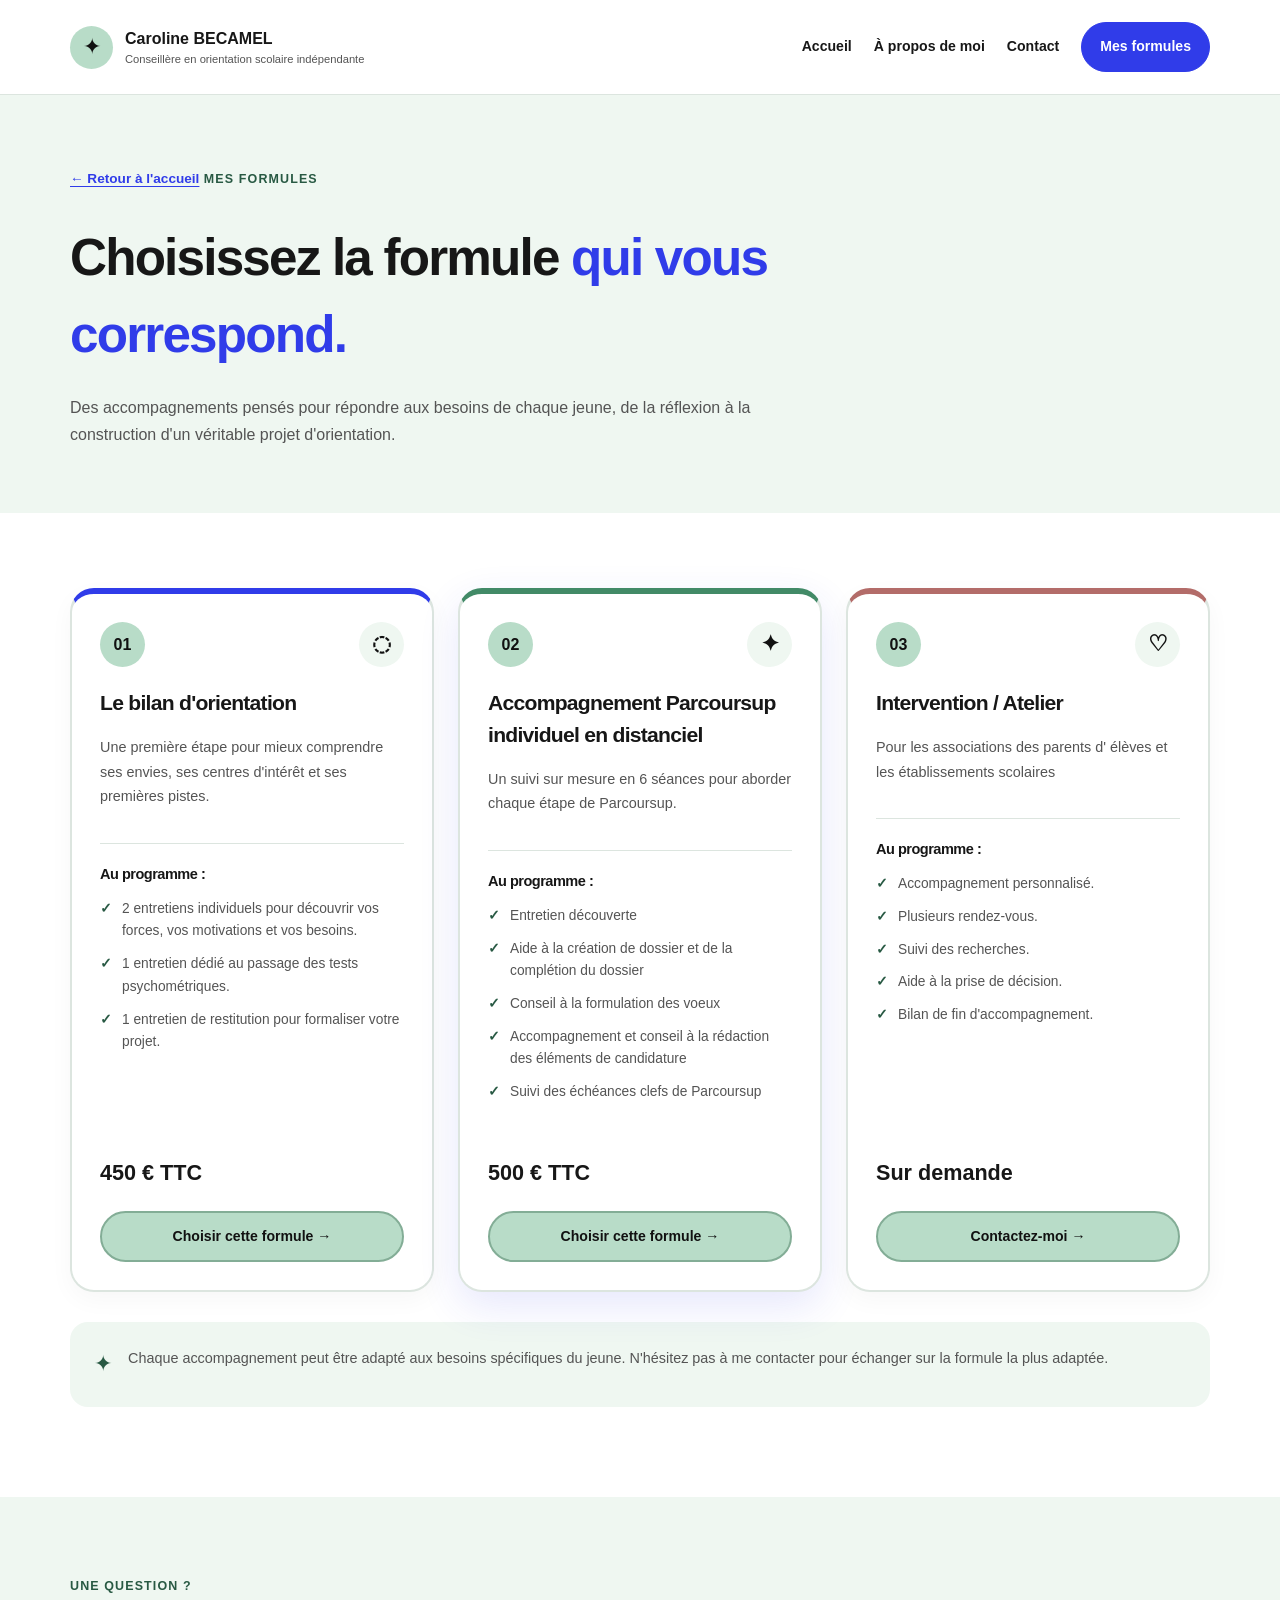
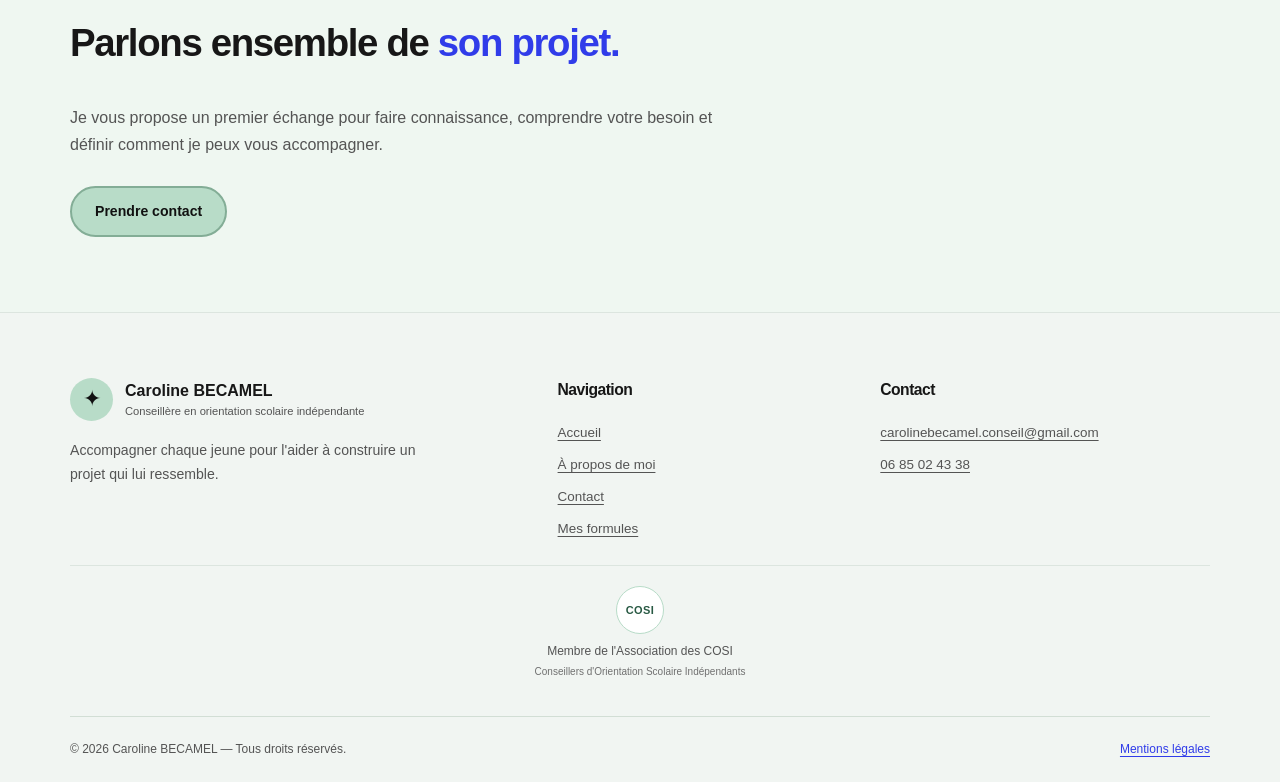
==== commit 15f0bfee: "mention" ====
--- a/formules.html
+++ b/formules.html
@@ -455,8 +455,7 @@
             </span>
 
             <div>
-                <a href="#">Mentions légales</a>
-                <a href="#">Politique de confidentialité</a>
+                <a href="mentions.html">Mentions légales</a>
             </div>
 
         </div>
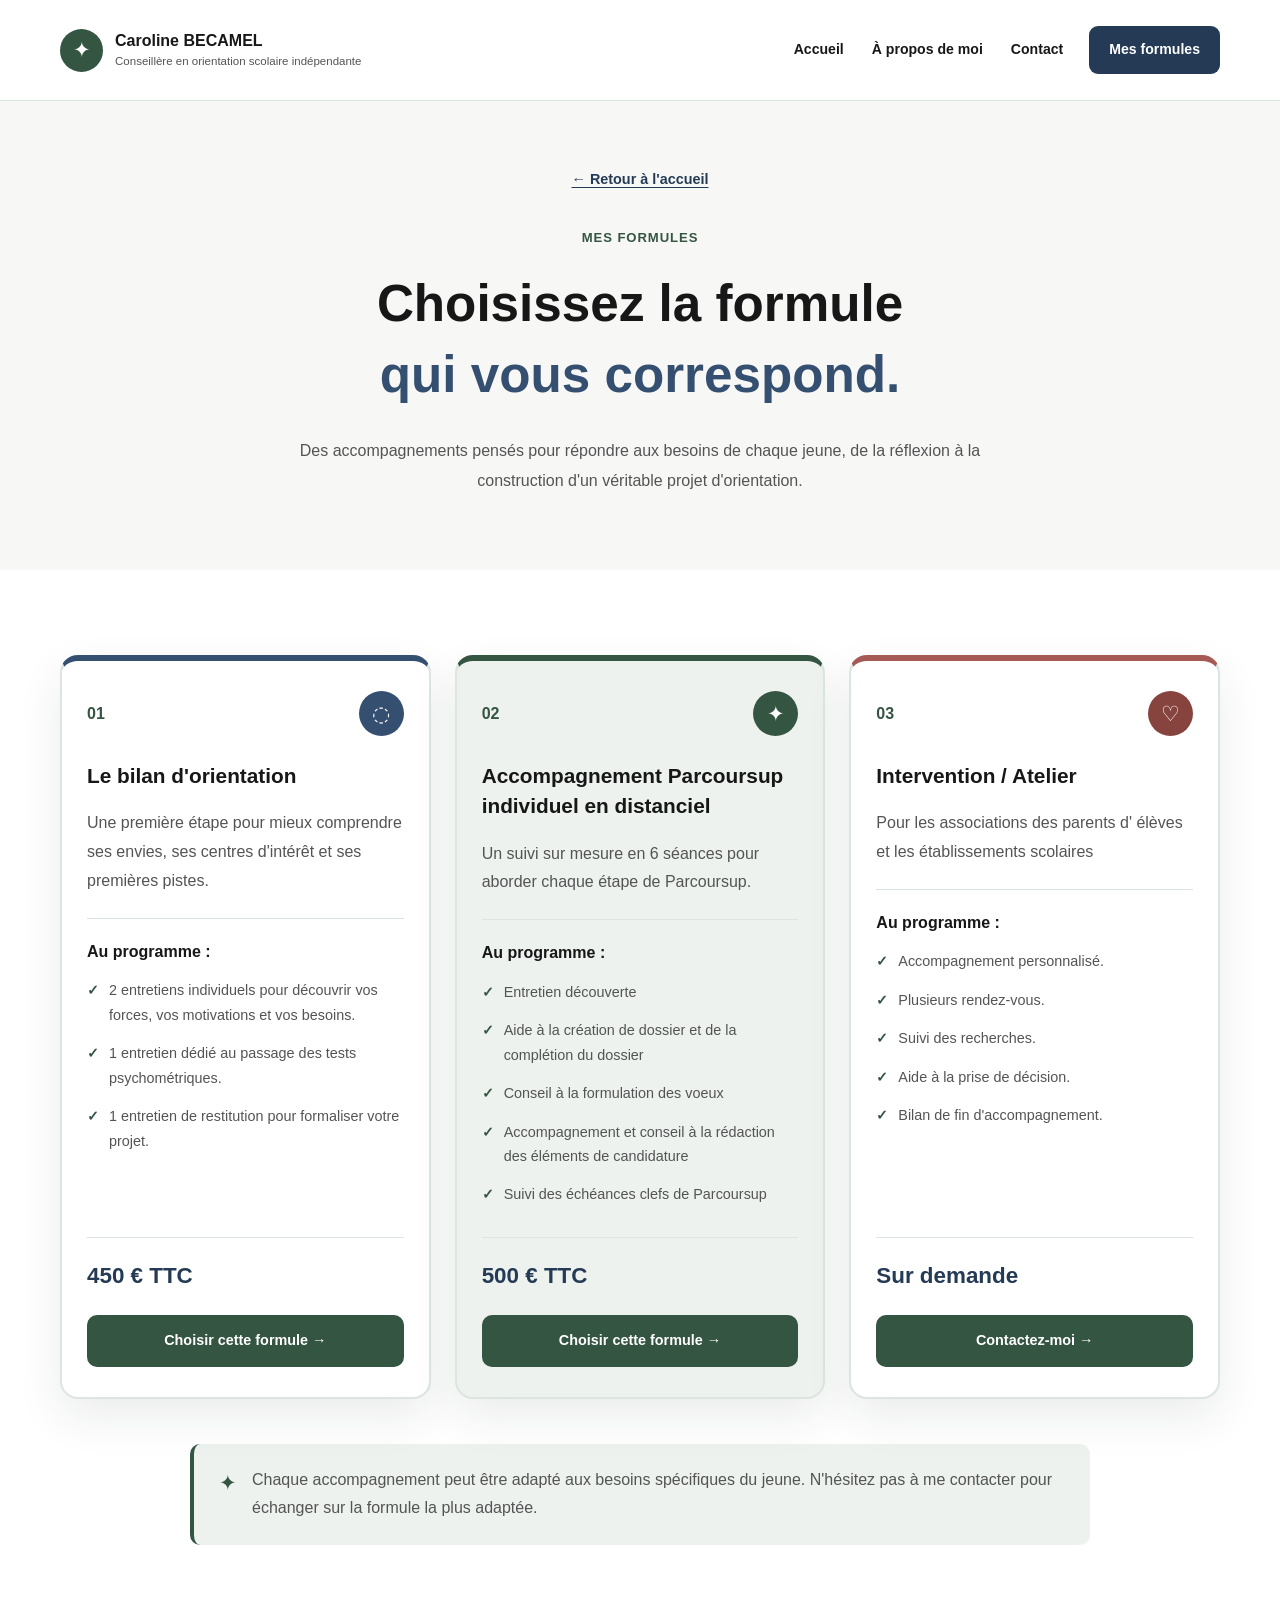
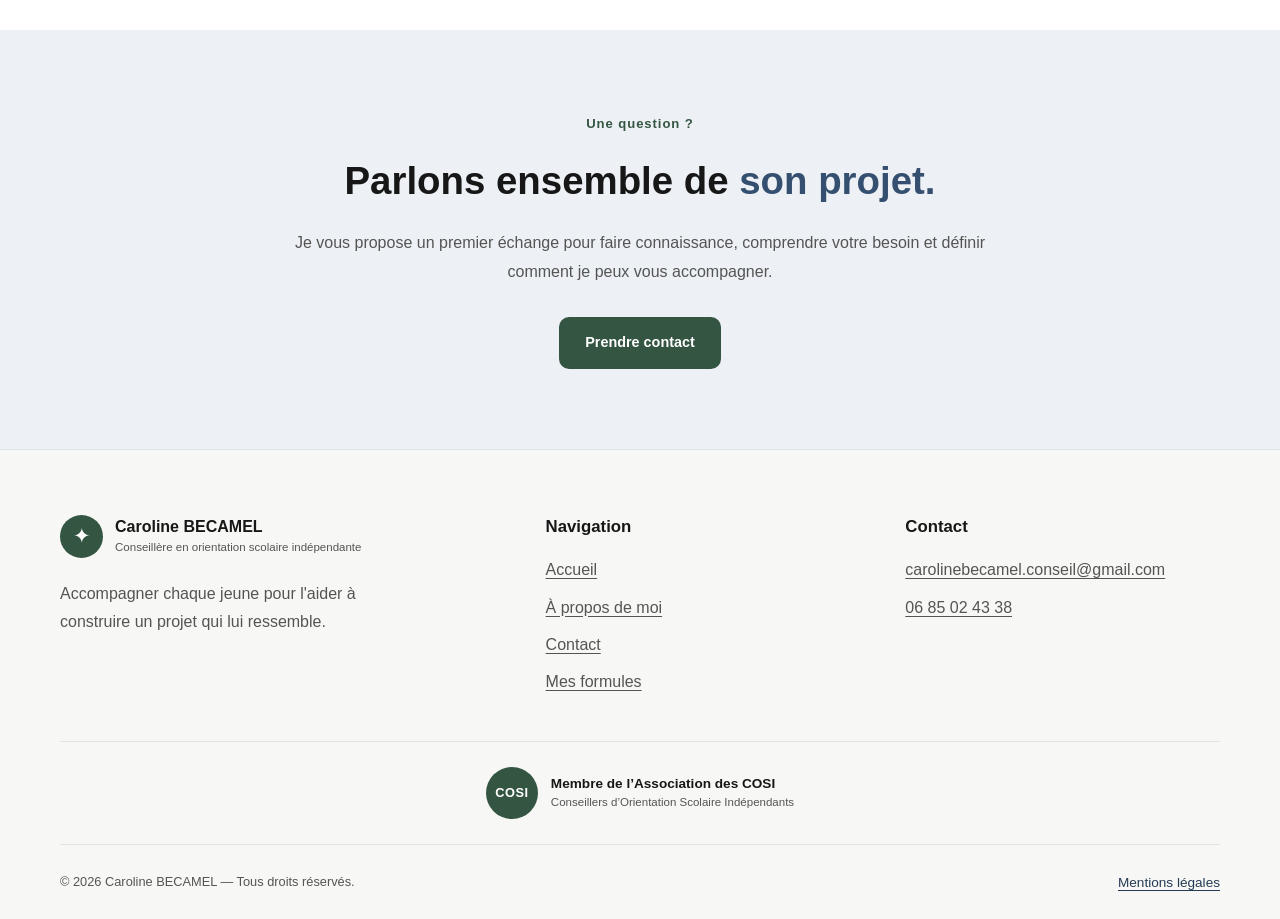
==== commit b5ea1862: "MAJ Général" ====
--- a/formules.html
+++ b/formules.html
@@ -15,43 +15,77 @@
 
 <body>
 
+    <!-- LIEN D'ACCESSIBILITÉ -->
+
+    <a class="skip-link" href="#contenu-principal">
+        Aller au contenu principal
+    </a>
+
+
     <!-- HEADER -->
 
     <header class="header">
+
         <div class="container navigation">
 
             <a href="index.html" class="logo">
-                <span class="logo-symbol">✦</span>
+
+                <span class="logo-symbol" aria-hidden="true">✦</span>
 
                 <span>
                     <strong>Caroline BECAMEL</strong>
                     <small>Conseillère en orientation scolaire indépendante</small>
                 </span>
+
             </a>
 
-            <nav class="nav-menu">
-                <a href="index.html">Accueil</a>
-                <a href="index.html#apropos">À propos de moi</a>
-                <a href="index.html#contact">Contact</a>
-                <a href="formules.html" class="nav-button active">Mes formules</a>
+
+            <nav class="nav-menu" aria-label="Navigation principale">
+
+                <a href="index.html">
+                    Accueil
+                </a>
+
+                <a href="index.html#apropos">
+                    À propos de moi
+                </a>
+
+                <a href="index.html#contact">
+                    Contact
+                </a>
+
+                <a
+                    href="formules.html"
+                    class="nav-button active"
+                    aria-current="page"
+                >
+                    Mes formules
+                </a>
+
             </nav>
 
         </div>
+
     </header>
 
 
-    <main>
-
-        <!-- HERO -->
+    <!-- CONTENU PRINCIPAL -->
+
+    <main id="contenu-principal" tabindex="-1">
+
+        <!-- EN-TÊTE -->
 
         <section class="formules-hero">
+
             <div class="container">
 
                 <a href="index.html" class="back-link">
                     ← Retour à l'accueil
                 </a>
 
-                <span class="section-label">MES FORMULES</span>
+                <span class="section-label">
+                    MES FORMULES
+                </span>
 
                 <h1>
                     Choisissez la formule
@@ -65,52 +99,68 @@
                 </p>
 
             </div>
+
         </section>
 
 
-        <!-- LES TROIS FORMULES -->
-
-        <section class="formules-section">
+        <!-- FORMULES -->
+
+        <section class="formules-section" aria-label="Les formules d'accompagnement">
+
             <div class="container">
 
                 <div class="formules-grid">
 
 
-                    <!-- FORMULE 0 : ATELIER COLLECTIF -->
-                    <!-- MASQUÉ AU LANCEMENT -->
-
-                    <article class="formula-card formula-yellow atelier-cache" hidden>
+                    <!-- =====================================
+                         FORMULE 0 : ATELIER COLLECTIF
+                         MASQUÉ AU LANCEMENT
+                         ===================================== -->
+
+                    <article
+                        class="formula-card formula-yellow atelier-cache"
+                        hidden
+                    >
 
                         <div class="formula-top">
-                            <span class="formula-number">01</span>
-                            <span class="formula-icon">✦</span>
-                        </div>
-
-                        <h2>Atelier collectif : Mieux se connaître pour bien s'orienter</h2>
+
+                            <span class="formula-number" aria-hidden="true">
+                                01
+                            </span>
+
+                            <span class="formula-icon" aria-hidden="true">
+                                ✦
+                            </span>
+
+                        </div>
+
+                        <h2>
+                            Atelier collectif : Mieux se connaître pour bien s'orienter
+                        </h2>
 
                         <p class="formula-intro">
                             Un temps d'échange interactif en petit groupe pour faire émerger
                             vos forces et enrichir votre réflexion grâce au collectif.
                         </p>
 
-                        <div class="formula-divider"></div>
-
-                        <h4>Au programme :</h4>
+                        <div class="formula-divider" aria-hidden="true"></div>
+
+                        <h3>Au programme :</h3>
 
                         <ul class="formula-list">
 
                             <li>
-                                <span>✓</span>
+                                <span aria-hidden="true">✓</span>
                                 Format : en ligne (visio).
                             </li>
 
                             <li>
-                                <span>✓</span>
+                                <span aria-hidden="true">✓</span>
                                 Durée : 1h30.
                             </li>
 
                             <li>
-                                <span>✓</span>
+                                <span aria-hidden="true">✓</span>
                                 Groupe restreint : 2 à 5 participants maximum,
                                 pour garantir un cadre bienveillant et de vrais échanges.
                             </li>
@@ -128,13 +178,22 @@
                     </article>
 
 
-                    <!-- FORMULE 1 -->
+                    <!-- =====================================
+                         FORMULE 1
+                         ===================================== -->
 
                     <article class="formula-card formula-blue">
 
                         <div class="formula-top">
-                            <span class="formula-number">01</span>
-                            <span class="formula-icon">◌</span>
+
+                            <span class="formula-number" aria-hidden="true">
+                                01
+                            </span>
+
+                            <span class="formula-icon" aria-hidden="true">
+                                ◌
+                            </span>
+
                         </div>
 
                         <h2>Le bilan d'orientation</h2>
@@ -145,26 +204,26 @@
                             premières pistes.
                         </p>
 
-                        <div class="formula-divider"></div>
-
-                        <h4>Au programme :</h4>
+                        <div class="formula-divider" aria-hidden="true"></div>
+
+                        <h3>Au programme :</h3>
 
                         <ul class="formula-list">
 
                             <li>
-                                <span>✓</span>
+                                <span aria-hidden="true">✓</span>
                                 2 entretiens individuels pour découvrir
                                 vos forces, vos motivations et vos besoins.
                             </li>
 
                             <li>
-                                <span>✓</span>
+                                <span aria-hidden="true">✓</span>
                                 1 entretien dédié au passage des tests
                                 psychométriques.
                             </li>
 
                             <li>
-                                <span>✓</span>
+                                <span aria-hidden="true">✓</span>
                                 1 entretien de restitution pour formaliser
                                 votre projet.
                             </li>
@@ -182,50 +241,61 @@
                     </article>
 
 
-                    <!-- FORMULE 2 -->
+                    <!-- =====================================
+                         FORMULE 2
+                         ===================================== -->
 
                     <article class="formula-card formula-green popular">
 
                         <div class="formula-top">
-                            <span class="formula-number">02</span>
-                            <span class="formula-icon">✦</span>
-                        </div>
-
-                        <h2>Accompagnement Parcoursup individuel en distanciel</h2>
+
+                            <span class="formula-number" aria-hidden="true">
+                                02
+                            </span>
+
+                            <span class="formula-icon" aria-hidden="true">
+                                ✦
+                            </span>
+
+                        </div>
+
+                        <h2>
+                            Accompagnement Parcoursup individuel en distanciel
+                        </h2>
 
                         <p class="formula-intro">
                             Un suivi sur mesure en 6 séances pour aborder chaque
                             étape de Parcoursup.
                         </p>
 
-                        <div class="formula-divider"></div>
-
-                        <h4>Au programme :</h4>
+                        <div class="formula-divider" aria-hidden="true"></div>
+
+                        <h3>Au programme :</h3>
 
                         <ul class="formula-list">
 
                             <li>
-                                <span>✓</span>
+                                <span aria-hidden="true">✓</span>
                                 Entretien découverte
                             </li>
 
                             <li>
-                                <span>✓</span>
+                                <span aria-hidden="true">✓</span>
                                 Aide à la création de dossier et de la complétion du dossier
                             </li>
 
                             <li>
-                                <span>✓</span>
+                                <span aria-hidden="true">✓</span>
                                 Conseil à la formulation des voeux
                             </li>
 
                             <li>
-                                <span>✓</span>
+                                <span aria-hidden="true">✓</span>
                                 Accompagnement et conseil à la rédaction des éléments de candidature
                             </li>
 
                             <li>
-                                <span>✓</span>
+                                <span aria-hidden="true">✓</span>
                                 Suivi des échéances clefs de Parcoursup
                             </li>
 
@@ -242,13 +312,22 @@
                     </article>
 
 
-                    <!-- FORMULE 3 -->
+                    <!-- =====================================
+                         FORMULE 3
+                         ===================================== -->
 
                     <article class="formula-card formula-red">
 
                         <div class="formula-top">
-                            <span class="formula-number">03</span>
-                            <span class="formula-icon">♡</span>
+
+                            <span class="formula-number" aria-hidden="true">
+                                03
+                            </span>
+
+                            <span class="formula-icon" aria-hidden="true">
+                                ♡
+                            </span>
+
                         </div>
 
                         <h2>Intervention / Atelier</h2>
@@ -257,34 +336,34 @@
                             Pour les associations des parents d' élèves et les établissements scolaires
                         </p>
 
-                        <div class="formula-divider"></div>
-
-                        <h4>Au programme :</h4>
+                        <div class="formula-divider" aria-hidden="true"></div>
+
+                        <h3>Au programme :</h3>
 
                         <ul class="formula-list">
 
                             <li>
-                                <span>✓</span>
+                                <span aria-hidden="true">✓</span>
                                 Accompagnement personnalisé.
                             </li>
 
                             <li>
-                                <span>✓</span>
+                                <span aria-hidden="true">✓</span>
                                 Plusieurs rendez-vous.
                             </li>
 
                             <li>
-                                <span>✓</span>
+                                <span aria-hidden="true">✓</span>
                                 Suivi des recherches.
                             </li>
 
                             <li>
-                                <span>✓</span>
+                                <span aria-hidden="true">✓</span>
                                 Aide à la prise de décision.
                             </li>
 
                             <li>
-                                <span>✓</span>
+                                <span aria-hidden="true">✓</span>
                                 Bilan de fin d'accompagnement.
                             </li>
 
@@ -303,11 +382,11 @@
                 </div>
 
 
-                <!-- NOTE -->
+                <!-- NOTE D'INFORMATION -->
 
                 <div class="formula-note">
 
-                    <span>✦</span>
+                    <span aria-hidden="true">✦</span>
 
                     <p>
                         Chaque accompagnement peut être adapté aux besoins
@@ -318,15 +397,19 @@
                 </div>
 
             </div>
+
         </section>
 
 
-        <!-- CTA -->
+        <!-- CONTACT FINAL -->
 
         <section class="formula-cta">
+
             <div class="container">
 
-                <span class="section-label">Une question ?</span>
+                <span class="section-label">
+                    Une question ?
+                </span>
 
                 <h2>
                     Parlons ensemble de
@@ -343,6 +426,7 @@
                 </a>
 
             </div>
+
         </section>
 
     </main>
@@ -358,7 +442,7 @@
 
                 <a href="index.html" class="logo footer-logo">
 
-                    <span class="logo-symbol">✦</span>
+                    <span class="logo-symbol" aria-hidden="true">✦</span>
 
                     <span>
                         <strong>Caroline BECAMEL</strong>
@@ -379,7 +463,9 @@
 
                 <h4>Navigation</h4>
 
-                <a href="index.html">Accueil</a>
+                <a href="index.html">
+                    Accueil
+                </a>
 
                 <a href="index.html#apropos">
                     À propos de moi
@@ -413,19 +499,16 @@
         </div>
 
 
-        <!-- ASSOCIATION DES COSI -->
+        <!-- ASSOCIATION COSI -->
 
         <div class="container footer-cosi">
 
             <a
+                class="footer-cosi-link"
                 href="https://www.assocosi-orientation.com/"
                 target="_blank"
                 rel="noopener noreferrer"
-                class="footer-cosi-link"
             >
-
-                <!-- Médaillon provisoire.
-                     À remplacer par le logo officiel. -->
 
                 <span class="footer-cosi-mark" aria-hidden="true">
                     COSI
@@ -434,11 +517,11 @@
                 <span class="footer-cosi-text">
 
                     <strong>
-                        Membre de l'Association des COSI
+                        Membre de l’Association des COSI
                     </strong>
 
                     <small>
-                        Conseillers d'Orientation Scolaire Indépendants
+                        Conseillers d’Orientation Scolaire Indépendants
                     </small>
 
                 </span>
@@ -455,7 +538,9 @@
             </span>
 
             <div>
-                <a href="mentions.html">Mentions légales</a>
+                <a href="mentions.html">
+                    Mentions légales
+                </a>
             </div>
 
         </div>
@@ -464,5 +549,3 @@
 
 </body>
 </html>
-
-
--- a/style.css
+++ b/style.css
@@ -1,23 +1,163 @@
 
-/* ==========================================
-   CAROLINE BECAMEL
-   STYLE COMPLET DU SITE
-   ========================================== */
+/* ============================================================
+   SITE INTERNET : CAROLINE BECAMEL
+   CONSEILLÈRE EN ORIENTATION SCOLAIRE
+
+   FICHIER : style.css
+
+   VERSION :
+   - Photo ronde
+   - Cadrage corrigé vers le haut
+   - Couleurs douces et contrastées
+   - Police Verdana
+   - Adaptation ordinateur / tablette / téléphone
+
+   ============================================================
+
+   GUIDE DES COULEURS
+   ------------------
+
+   BLEU ARDOISE
+   #354F70
+   Titres, accents et fonds.
+
+   BLEU FONCÉ
+   #253B55
+   Liens et boutons au survol.
+
+   BLEU TRÈS CLAIR
+   #EDF1F5
+   Fonds de certaines sections.
+
+   VERT EUCALYPTUS
+   #668775
+   Éléments décoratifs.
+
+   VERT FONCÉ
+   #355543
+   Boutons et symboles.
+
+   VERT TRÈS CLAIR
+   #EDF2EE
+   Cercle autour de la photo.
+
+   GRIS DU TEXTE
+   #545454
+   Paragraphes et descriptions.
+
+   NOIR DES TITRES
+   #171717
+   Titres et textes importants.
+
+   BLANC
+   #FFFFFF
+   Cartes et textes sur fond foncé.
+
+   BLANC CASSÉ
+   #F7F8F6
+   Fonds de sections.
+
+   BORDURES
+   #DCE5DF
+   Séparations et contours.
+
+   FOCUS CLAVIER
+   #A64B00
+   Contour des éléments sélectionnés.
+
+
+   ============================================================
+
+   GUIDE DE L'ÉCRITURE
+   -------------------
+
+   POLICE :
+   Verdana, Geneva, sans-serif
+
+   TEXTE COURANT :
+   16px
+
+   INTERLIGNE :
+   1.65 minimum.
+
+   PARAGRAPHES :
+   1.75 à 1.85.
+
+   TITRES :
+   En gras.
+
+   ALIGNEMENT :
+   À gauche, jamais justifié.
+
+
+   ============================================================
+
+   PHOTO DE CAROLINE
+   -----------------
+
+   Forme : cercle parfait.
+
+   Taille maximale : 440px.
+
+   Cercle extérieur : vert eucalyptus clair.
+
+   Zoom supplémentaire : aucun.
+
+   Position de l'image :
+   centrée horizontalement,
+   alignée sur le haut de la photo.
+
+   IMPORTANT :
+   object-position: center top;
+
+   Ce réglage évite de centrer automatiquement
+   la découpe sur le milieu de la photo.
+
+   ============================================================
+
+   AFFICHAGE DES FORMULES
+   ----------------------
+
+   Ordinateur : 3 colonnes.
+
+   Tablette : 2 colonnes.
+
+   Téléphone : 1 colonne.
+
+   Atelier collectif :
+   masqué avec l'attribut HTML hidden.
+
+   ============================================================ */
+
+
+/* ============================================================
+   1. VARIABLES
+   ============================================================ */
 
 :root {
-    --sage: #B8DCC8;
-    --sage-pale: #EFF7F1;
-    --sage-dark: #285943;
-    --blue: #303CE9;
+    --sage: #668775;
+    --sage-pale: #EDF2EE;
+    --sage-dark: #355543;
+
+    --blue: #354F70;
+    --blue-dark: #253B55;
+    --blue-pale: #EDF1F5;
+
     --text: #545454;
     --ink: #171717;
-    --paper: #FFFFFF;
-    --cream: #FAFBF8;
+
+    --white: #FFFFFF;
+    --cream: #F7F8F6;
     --line: #DCE5DF;
+
     --shadow: 0 18px 45px rgba(25, 40, 35, 0.09);
-}
-
-/* BASE */
+    --focus: #A64B00;
+}
+
+
+/* ============================================================
+   2. RÉGLAGES GÉNÉRAUX
+   ============================================================ */
 
 *,
 *::before,
@@ -32,18 +172,23 @@
 
 body {
     margin: 0;
-    background: var(--paper);
-    color: var(--text);
+
     font-family: Verdana, Geneva, sans-serif;
     font-size: 16px;
+    font-weight: 400;
     line-height: 1.65;
+
+    color: var(--text);
+    background: var(--white);
+
     text-align: left;
+    overflow-wrap: break-word;
 }
 
 img {
+    display: block;
     max-width: 100%;
     height: auto;
-    display: block;
 }
 
 a {
@@ -52,7 +197,7 @@
 }
 
 a:hover {
-    color: #1721A9;
+    color: var(--blue-dark);
 }
 
 button,
@@ -62,166 +207,312 @@
     font: inherit;
 }
 
+button {
+    cursor: pointer;
+}
+
+[hidden] {
+    display: none !important;
+}
+
+
+/* ============================================================
+   3. ACCESSIBILITÉ
+   ============================================================ */
+
 :focus-visible {
-    outline: 3px solid var(--blue);
+    outline: 3px solid var(--focus);
     outline-offset: 4px;
 }
+
+.skip-link {
+    position: fixed;
+    top: 12px;
+    left: 12px;
+    z-index: 9999;
+
+    padding: 12px 18px;
+
+    color: var(--white);
+    background: var(--blue-dark);
+
+    font-weight: 700;
+    text-decoration: none;
+
+    border: 2px solid var(--white);
+    border-radius: 8px;
+
+    transform: translateY(-160%);
+}
+
+.skip-link:focus {
+    transform: translateY(0);
+    color: var(--white);
+}
+
+main:focus {
+    outline: none;
+}
+
+
+/* ============================================================
+   4. TYPOGRAPHIE
+   ============================================================ */
 
 h1,
 h2,
 h3,
 h4,
+h5,
+h6 {
+    margin-top: 0;
+
+    font-family: Verdana, Geneva, sans-serif;
+    font-weight: 700;
+    line-height: 1.4;
+
+    color: var(--ink);
+    overflow-wrap: break-word;
+}
+
+h1 {
+    font-size: clamp(2rem, 4vw, 3.7rem);
+}
+
+h2 {
+    font-size: clamp(1.65rem, 3vw, 2.5rem);
+}
+
+h3 {
+    font-size: clamp(1.2rem, 2vw, 1.5rem);
+}
+
+h4 {
+    font-size: 1.05rem;
+}
+
 p {
     margin-top: 0;
-    text-align: left;
-}
-
-h1,
-h2,
-h3,
-h4 {
-    font-family: Verdana, Geneva, sans-serif;
-    color: var(--ink);
-    line-height: 1.5;
-    letter-spacing: -0.035em;
-}
-
-p {
-    line-height: 1.7;
-}
+    margin-bottom: 1.2rem;
+    line-height: 1.75;
+}
+
+em {
+    font-style: normal;
+    color: var(--blue);
+}
+
+small {
+    font-size: 0.875rem;
+}
+
+
+/* ============================================================
+   5. CONTENEURS ET SECTIONS
+   ============================================================ */
 
 .container {
-    width: min(1140px, calc(100% - 44px));
+    width: min(1160px, calc(100% - 40px));
     margin-inline: auto;
 }
 
 .section {
-    padding: 92px 0;
+    padding: 95px 0;
 }
 
 .section-label,
 .eyebrow {
     display: inline-block;
+
+    margin-bottom: 20px;
+
     color: var(--sage-dark);
-    font-size: 0.78rem;
-    letter-spacing: 0.09em;
+
+    font-size: 0.82rem;
     font-weight: 700;
-    text-transform: uppercase;
+    letter-spacing: 0.07em;
+    line-height: 1.6;
+}
+
+.centered {
+    text-align: center;
+}
+
+.section-heading {
+    max-width: 760px;
+    margin: 0 auto 48px;
+}
+
+.section-heading h2 {
     margin-bottom: 18px;
 }
 
-/* ==========================================
-   HEADER ET NAVIGATION
-   ========================================== */
+.section-heading p {
+    margin-bottom: 0;
+}
+
+
+/* ============================================================
+   6. HEADER ET NAVIGATION
+   ============================================================ */
 
 .header {
-    background: #FFFFFF;
+    position: relative;
+    z-index: 100;
+
+    background: var(--white);
     border-bottom: 1px solid var(--line);
-    position: sticky;
-    top: 0;
-    z-index: 50;
 }
 
 .navigation {
     display: flex;
     align-items: center;
     justify-content: space-between;
-    gap: 26px;
-    min-height: 94px;
+    gap: 30px;
+
+    min-height: 100px;
+    padding-block: 14px;
 }
 
 .logo {
     display: inline-flex;
     align-items: center;
     gap: 12px;
+
+    min-width: 0;
+
+    color: var(--ink);
     text-decoration: none;
-    color: var(--ink);
-    min-width: 0;
+}
+
+.logo:hover {
+    color: var(--blue);
 }
 
 .logo-symbol {
-    display: grid;
-    place-items: center;
-    flex: 0 0 43px;
+    display: flex;
+    align-items: center;
+    justify-content: center;
+
+    flex-shrink: 0;
+
     width: 43px;
     height: 43px;
+
+    color: var(--white);
+    background: var(--sage-dark);
+
+    font-size: 1.3rem;
     border-radius: 50%;
-    background: var(--sage);
-    color: #111111;
-    font-size: 1.4rem;
-}
-
-.logo strong,
+}
+
+.logo > span:last-child {
+    display: flex;
+    flex-direction: column;
+    min-width: 0;
+}
+
+.logo strong {
+    display: block;
+    color: inherit;
+    font-size: 1rem;
+    line-height: 1.4;
+}
+
 .logo small {
     display: block;
+    color: var(--text);
+    font-size: 0.72rem;
     line-height: 1.5;
 }
 
-.logo strong {
-    font-size: 1rem;
+.nav-menu {
+    display: flex;
+    align-items: center;
+    justify-content: flex-end;
+    flex-wrap: wrap;
+    gap: 10px 24px;
+}
+
+.nav-menu > a {
+    display: inline-flex;
+    align-items: center;
+    justify-content: center;
+
+    min-height: 44px;
+    padding: 8px 2px;
+
     color: var(--ink);
-}
-
-.logo small {
-    font-size: 0.7rem;
-    color: var(--text);
-}
-
-.nav-menu {
-    display: flex;
-    align-items: center;
-    justify-content: flex-end;
-    gap: 22px;
-    flex-wrap: wrap;
-}
-
-.nav-menu > a {
+
+    font-size: 0.88rem;
+    font-weight: 600;
+
     text-decoration: none;
-    font-size: 0.88rem;
+    border-radius: 6px;
+}
+
+.nav-menu > a:hover {
+    color: var(--blue);
+    text-decoration: underline;
+}
+
+.nav-menu > a[aria-current="page"]:not(.nav-button) {
+    color: var(--blue-dark);
+    text-decoration: underline;
+    text-decoration-thickness: 2px;
+    text-underline-offset: 6px;
+}
+
+.nav-menu > .nav-button {
+    padding: 12px 20px;
+
+    color: var(--white);
+    background: var(--sage-dark);
+
     font-weight: 700;
-    color: var(--ink);
-}
-
-.nav-menu > a:hover {
-    text-decoration: underline;
-    text-underline-offset: 5px;
-}
-
-.nav-menu > .nav-button {
-    background: var(--sage);
-    border: 1px solid #7EA992;
-    padding: 12px 18px;
-    border-radius: 999px;
-    color: #111111;
-    text-decoration: none;
+    text-align: center;
+
+    border-radius: 9px;
 }
 
 .nav-menu > .nav-button:hover,
 .nav-menu > .nav-button.active {
-    background: var(--blue);
-    border-color: var(--blue);
-    color: #FFFFFF;
-}
-
-/* ==========================================
-   BOUTONS
-   ========================================== */
+    color: var(--white);
+    background: var(--blue-dark);
+    text-decoration: none;
+}
+
+
+/* ============================================================
+   7. BOUTONS
+   ============================================================ */
 
 .button,
 .formula-button {
     display: inline-flex;
     align-items: center;
     justify-content: center;
+
     min-height: 48px;
-    padding: 13px 23px;
-    border-radius: 999px;
-    text-decoration: none;
+    max-width: 100%;
+
+    padding: 13px 24px;
+
+    font-size: 0.9rem;
     font-weight: 700;
-    font-size: 0.88rem;
     line-height: 1.5;
     text-align: center;
-    transition: background-color 0.2s, color 0.2s,
-                transform 0.2s;
+
+    text-decoration: none;
+
+    border: 2px solid transparent;
+    border-radius: 10px;
+
+    transition:
+        background-color 0.2s ease,
+        color 0.2s ease,
+        border-color 0.2s ease,
+        transform 0.2s ease;
 }
 
 .button:hover,
@@ -231,76 +522,82 @@
 
 .button-primary,
 .formula-button {
-    background: var(--sage);
-    border: 2px solid #83AD96;
-    color: #111111;
+    color: var(--white);
+    background: var(--sage-dark);
+    border-color: var(--sage-dark);
 }
 
 .button-primary:hover,
 .formula-button:hover {
-    background: var(--blue);
+    color: var(--white);
+    background: var(--blue-dark);
+    border-color: var(--blue-dark);
+}
+
+.button-secondary {
+    color: var(--blue-dark);
+    background: var(--white);
     border-color: var(--blue);
-    color: #FFFFFF;
-}
-
-.button-secondary {
-    background: #FFFFFF;
-    border: 2px solid var(--blue);
-    color: var(--blue);
 }
 
 .button-secondary:hover {
-    background: var(--blue);
-    color: #FFFFFF;
+    color: var(--white);
+    background: var(--blue-dark);
+    border-color: var(--blue-dark);
 }
 
 .button-light {
-    background: #FFFFFF;
-    border: 2px solid #FFFFFF;
-    color: var(--blue);
+    color: var(--blue-dark);
+    background: var(--white);
+    border-color: var(--white);
 }
 
 .button-light:hover {
-    background: var(--sage);
-    border-color: var(--sage);
-    color: #111111;
-}
-
-/* ==========================================
-   PAGE ACCUEIL — HERO
-   ========================================== */
+    color: var(--white);
+    background: var(--sage-dark);
+    border-color: var(--white);
+}
+
+
+/* ============================================================
+   8. PAGE D'ACCUEIL
+   ============================================================ */
 
 .hero {
-    padding: 90px 0 100px;
-    background: linear-gradient(
-        135deg,
-        #FFFFFF 30%,
-        var(--sage-pale) 100%
-    );
+    position: relative;
     overflow: hidden;
+
+    padding: 100px 0 110px;
+
+    background: var(--cream);
 }
 
 .hero-grid {
     display: grid;
-    grid-template-columns: 1.13fr 0.87fr;
+    grid-template-columns: minmax(0, 1.1fr) minmax(0, 0.9fr);
     align-items: center;
     gap: 65px;
 }
 
+.hero-text {
+    min-width: 0;
+}
+
 .hero h1 {
-    font-size: clamp(2.1rem, 4vw, 3.55rem);
-    margin-bottom: 25px;
-}
-
-.hero h1 span,
-.formules-hero h1 span {
+    margin-bottom: 26px;
+}
+
+.hero h1 span {
+    display: block;
     color: var(--blue);
 }
 
 .hero-description {
-    max-width: 610px;
+    max-width: 600px;
+    margin-bottom: 32px;
+
     font-size: 1.05rem;
-    margin-bottom: 30px;
+    line-height: 1.8;
 }
 
 .hero-buttons {
@@ -309,12 +606,20 @@
     gap: 14px;
 }
 
+
+/* ============================================================
+   9. ILLUSTRATION DE LA PAGE D'ACCUEIL
+   ============================================================ */
+
 .hero-visual {
     position: relative;
-    min-height: 450px;
+
     display: flex;
     align-items: center;
     justify-content: center;
+
+    min-height: 470px;
+    padding: 45px 20px;
 }
 
 .visual-circle {
@@ -326,506 +631,736 @@
 .circle-one {
     width: 370px;
     height: 370px;
-    background: var(--sage);
-    right: 2%;
-    top: 5%;
+
+    background: var(--sage-pale);
+
+    top: 50%;
+    left: 50%;
+
+    transform: translate(-50%, -50%);
 }
 
 .circle-two {
-    width: 190px;
-    height: 190px;
-    border: 20px solid #D7DDFE;
-    left: 0;
-    bottom: 0;
+    width: 270px;
+    height: 270px;
+
+    background: #DCE9E0;
+
+    top: 50%;
+    left: 50%;
+
+    transform: translate(-50%, -50%);
 }
 
 .orientation-card {
     position: relative;
-    z-index: 1;
-    width: min(350px, 90%);
-    background: #FFFFFF;
+    z-index: 2;
+
+    width: min(100%, 350px);
+    padding: 40px 30px;
+
+    background: var(--white);
     border: 1px solid var(--line);
-    border-radius: 26px;
-    padding: 34px;
+    border-radius: 22px;
+
     box-shadow: var(--shadow);
+    text-align: center;
 }
 
 .card-icon {
-    display: grid;
-    place-items: center;
+    display: flex;
+    align-items: center;
+    justify-content: center;
+
+    width: 60px;
+    height: 60px;
+
+    margin: 0 auto 22px;
+
+    color: var(--white);
+    background: var(--sage-dark);
+
+    border-radius: 50%;
+    font-size: 1.7rem;
+}
+
+.card-small {
+    margin-bottom: 14px;
+
+    color: var(--sage-dark);
+    font-size: 0.78rem;
+    font-weight: 700;
+    letter-spacing: 0.08em;
+}
+
+.orientation-card h3 {
+    margin-bottom: 24px;
+
+    font-size: 1.4rem;
+    line-height: 1.5;
+}
+
+.orientation-card h3 em {
+    color: var(--blue);
+}
+
+.card-line {
+    width: 80px;
+    height: 3px;
+
+    margin: 0 auto 20px;
+
     background: var(--sage);
-    color: #111111;
-    width: 52px;
-    height: 52px;
-    border-radius: 50%;
-    font-size: 1.6rem;
-    margin-bottom: 20px;
-}
-
-.card-small {
-    color: var(--sage-dark);
-    font-size: 0.74rem;
-    letter-spacing: 0.12em;
-    font-weight: 700;
-}
-
-.orientation-card h3 {
-    font-size: 1.55rem;
-    margin: 0 0 24px;
-}
-
-.orientation-card em {
-    font-style: normal;
-    color: var(--blue);
-}
-
-.card-line {
-    height: 2px;
-    background: var(--line);
-    margin: 18px 0;
+    border-radius: 5px;
 }
 
 .card-bottom {
-    font-size: 0.82rem;
-    color: var(--sage-dark);
+    margin-bottom: 0;
+
+    font-size: 0.75rem;
+    line-height: 1.7;
 }
 
 .floating-card {
     position: absolute;
-    z-index: 2;
-    padding: 13px 18px;
-    background: #FFFFFF;
+    z-index: 3;
+
+    display: flex;
+    align-items: center;
+    gap: 10px;
+
+    padding: 12px 17px;
+
+    background: var(--white);
     border: 1px solid var(--line);
-    border-radius: 16px;
+    border-radius: 14px;
+
     box-shadow: var(--shadow);
-    font-weight: 700;
-    font-size: 0.78rem;
+}
+
+.floating-card > span {
+    display: flex;
+    align-items: center;
+    justify-content: center;
+
+    width: 36px;
+    height: 36px;
+
+    color: var(--white);
+    background: var(--blue);
+
+    border-radius: 50%;
+}
+
+.floating-card strong,
+.floating-card small {
+    display: block;
+    line-height: 1.4;
+}
+
+.floating-card strong {
+    color: var(--ink);
+    font-size: 0.82rem;
+}
+
+.floating-card small {
+    color: var(--text);
+    font-size: 0.72rem;
 }
 
 .floating-card-top {
-    right: -2%;
-    top: 9%;
+    top: 45px;
+    right: -10px;
 }
 
 .floating-card-bottom {
-    left: 0;
-    bottom: 9%;
-}
-
-/* ==========================================
-   BANDEAU
-   ========================================== */
+    bottom: 40px;
+    left: -10px;
+}
+
+
+/* ============================================================
+   10. BANDEAU
+   ============================================================ */
 
 .intro-band {
-    background: var(--blue);
-    color: #FFFFFF;
-    padding: 25px 0;
+    padding: 30px 0;
+    background: var(--sage-dark);
 }
 
 .intro-band-content {
     display: flex;
     align-items: center;
     justify-content: center;
-    gap: 18px;
-    flex-wrap: wrap;
-}
-
-.intro-band p,
+    gap: 25px;
+}
+
+.intro-band p {
+    margin: 0;
+
+    color: var(--white);
+    font-size: 1.1rem;
+    font-weight: 600;
+    line-height: 1.7;
+    text-align: center;
+}
+
 .intro-band span {
-    color: #FFFFFF;
-    margin: 0;
-}
-
-/* ==========================================
-   À PROPOS
-   ========================================== */
-
-.about-section {
-    background: #FFFFFF;
-}
+    flex-shrink: 0;
+    color: var(--white);
+    font-size: 1.6rem;
+}
+
+
+/* ============================================================
+   11. À PROPOS : PHOTO RONDE DE CAROLINE
+   ============================================================ */
 
 .about-grid {
     display: grid;
-    grid-template-columns: 0.85fr 1.15fr;
-    align-items: center;
-    gap: 70px;
-}
+    grid-template-columns: minmax(0, 0.85fr) minmax(0, 1.15fr);
+    align-items: center;
+    gap: 75px;
+}
+
+/* Conteneur extérieur */
 
 .about-image {
     position: relative;
-    min-height: 460px;
+
     display: flex;
     align-items: center;
     justify-content: center;
-}
+
+    width: 100%;
+    max-width: 440px;
+    aspect-ratio: 1 / 1;
+
+    margin-inline: auto;
+    padding: 20px;
+}
+
+/* Cercle vert eucalyptus */
 
 .about-decoration {
     position: absolute;
-    inset: 24px 20px 24px 0;
+    inset: 0;
+
+    background: var(--sage-pale);
     border-radius: 50%;
-    background: var(--sage-pale);
-}
+}
+
+/* Masque rond */
 
 .about-placeholder {
     position: relative;
-    width: min(370px, 90%);
-    aspect-ratio: 1 / 1;
-    border-radius: 50%;
-    overflow: hidden;
-    border: 12px solid var(--sage);
-    display: grid;
-    place-items: center;
-    background: #E7EEE9;
-}
-
-.about-placeholder img {
+    z-index: 1;
+
     width: 100%;
     height: 100%;
+    aspect-ratio: 1 / 1;
+
+    overflow: hidden;
+
+    background: #E6ECE8;
+    border-radius: 50%;
+}
+
+/* ============================================================
+   PHOTO : NOUVEAU CADRAGE
+
+   CORRECTION :
+
+   - Aucun zoom supplémentaire.
+   - Aucun translate vertical.
+   - Image alignée sur le haut.
+   - Le cercle reste parfaitement rond.
+
+   Le haut de l'image originale est prioritaire
+   lors du recadrage automatique.
+
+   ============================================================ */
+
+.about-placeholder img {
+    display: block;
+
+    width: 100%;
+    height: 100%;
+
     object-fit: cover;
-}
+
+    /* On conserve le haut de la photo */
+    object-position: center top;
+
+    /* Aucun agrandissement supplémentaire */
+    transform: none;
+    translate: none;
+
+    border-radius: 50%;
+}
+
+/* Badge décoratif */
 
 .about-badge {
     position: absolute;
+    z-index: 2;
+
     right: 0;
-    bottom: 18px;
-    background: #FFFFFF;
+    bottom: 15px;
+
+    padding: 16px 20px;
+
+    background: var(--white);
     border: 1px solid var(--line);
-    border-radius: 20px;
-    padding: 14px 18px;
+    border-radius: 12px;
+
     box-shadow: var(--shadow);
+}
+
+.about-badge strong,
+.about-badge span {
+    display: block;
+    line-height: 1.5;
+}
+
+.about-badge strong {
+    color: var(--blue-dark);
+}
+
+.about-badge span {
     font-size: 0.8rem;
+}
+
+/* Texte de présentation */
+
+.about-content h2 {
+    margin-bottom: 26px;
+}
+
+.about-content > p {
+    line-height: 1.85;
+}
+
+.about-values {
+    display: grid;
+    gap: 18px;
+
+    margin-top: 30px;
+}
+
+.about-values > div {
+    position: relative;
+
+    padding: 17px 20px;
+
+    background: var(--cream);
+    border-left: 4px solid var(--sage-dark);
+    border-radius: 8px;
+}
+
+.about-values > div > span {
+    display: inline-block;
+    margin-right: 12px;
+
+    color: var(--sage-dark);
     font-weight: 700;
 }
 
-.about-content h2,
-.section-heading h2,
-.contact-text h2 {
-    font-size: clamp(1.8rem, 3vw, 2.7rem);
-    margin-bottom: 22px;
-}
-
-.about-content em,
-.section-heading em,
-.contact-text em,
-.formula-cta em {
-    font-style: normal;
-    color: var(--blue);
-}
-
-.about-values {
-    display: flex;
-    gap: 12px;
-    flex-wrap: wrap;
-    margin-top: 26px;
-}
-
-.about-values > * {
-    border-radius: 999px;
-    background: var(--sage-pale);
-    color: var(--sage-dark);
-    padding: 8px 13px;
-    font-weight: 700;
-    font-size: 0.82rem;
-}
-
-/* ==========================================
-   PUBLICS ACCOMPAGNÉS
-   ========================================== */
+.about-values strong {
+    color: var(--ink);
+}
+
+.about-values p {
+    margin: 8px 0 0;
+    font-size: 0.9rem;
+}
+
+
+/* ============================================================
+   12. SECTION POUR QUI ?
+   ============================================================ */
 
 .audience-section {
     background: var(--cream);
-}
-
-.section-heading {
-    max-width: 780px;
-    margin: 0 0 38px;
-}
-
-.section-heading.centered {
-    margin-inline: auto;
-    text-align: left;
 }
 
 .audience-grid {
     display: grid;
     grid-template-columns: repeat(3, minmax(0, 1fr));
-    gap: 22px;
+    gap: 25px;
 }
 
 .audience-card {
-    background: #FFFFFF;
+    position: relative;
+
+    min-width: 0;
+    padding: 34px 28px;
+
+    background: var(--white);
     border: 1px solid var(--line);
-    border-radius: 22px;
-    padding: 30px;
-    box-shadow: 0 8px 24px rgba(0, 0, 0, 0.03);
-}
-
-.audience-card.featured {
-    border: 2px solid var(--blue);
+    border-radius: 17px;
+
+    box-shadow: var(--shadow);
+}
+
+.audience-number {
+    margin-bottom: 18px;
+
+    color: var(--sage-dark);
+    font-size: 0.85rem;
+    font-weight: 700;
 }
 
 .audience-icon {
-    display: grid;
-    place-items: center;
-    background: var(--sage);
-    width: 55px;
-    height: 55px;
+    display: flex;
+    align-items: center;
+    justify-content: center;
+
+    width: 50px;
+    height: 50px;
+
+    margin-bottom: 24px;
+
+    color: var(--white);
+    background: var(--blue);
+
+    font-size: 1.4rem;
     border-radius: 50%;
-    font-size: 1.4rem;
-    margin-bottom: 20px;
-}
-
-.audience-number {
-    color: var(--blue);
-    font-size: 0.78rem;
-    font-weight: 700;
 }
 
 .audience-card h3 {
-    font-size: 1.2rem;
-    margin: 12px 0;
+    margin-bottom: 16px;
 }
 
 .audience-card p {
     margin-bottom: 0;
-}
-
-/* ==========================================
-   CONTACT
-   ========================================== */
-
-.contact-section {
-    background: #FFFFFF;
-}
+    line-height: 1.8;
+}
+
+
+/* ============================================================
+   13. CONTACT
+   ============================================================ */
 
 .contact-box {
     display: grid;
-    grid-template-columns: 1fr 1fr;
-    gap: 55px;
+    grid-template-columns: minmax(0, 1fr) minmax(0, 1fr);
+    align-items: center;
+    gap: 50px;
+
+    padding: 65px;
+
     background: var(--blue);
-    border-radius: 28px;
-    padding: 55px;
-    color: #FFFFFF;
+    border-radius: 22px;
+}
+
+.contact-text .section-label {
+    color: var(--white);
 }
 
 .contact-text h2,
-.contact-text h2 em,
+.contact-text h2 em {
+    color: var(--white);
+}
+
+.contact-text h2 {
+    margin-bottom: 24px;
+}
+
 .contact-text p {
-    color: #FFFFFF;
+    margin-bottom: 0;
+
+    color: var(--white);
+    line-height: 1.85;
 }
 
 .contact-details {
     display: flex;
     flex-direction: column;
-    align-items: flex-start;
-    gap: 16px;
+    gap: 15px;
+    min-width: 0;
 }
 
 .contact-item {
     display: flex;
-    gap: 15px;
-    align-items: center;
+    align-items: center;
+    gap: 14px;
+
+    min-width: 0;
+    padding: 15px 18px;
+
+    color: var(--ink);
+    background: var(--white);
+
     text-decoration: none;
-    color: #FFFFFF;
-    max-width: 100%;
-    overflow-wrap: anywhere;
-}
-
-.contact-item:hover {
-    color: #FFFFFF;
-    text-decoration: underline;
+    border-radius: 12px;
+}
+
+a.contact-item:hover {
+    color: var(--ink);
+    background: var(--sage-pale);
 }
 
 .contact-icon {
-    display: grid;
-    place-items: center;
-    width: 43px;
-    height: 43px;
-    flex: 0 0 43px;
+    display: flex;
+    align-items: center;
+    justify-content: center;
+
+    flex-shrink: 0;
+
+    width: 42px;
+    height: 42px;
+
+    color: var(--white);
+    background: var(--sage-dark);
+
     border-radius: 50%;
-    background: var(--sage);
-    color: #111111;
+    font-size: 1.2rem;
+}
+
+.contact-item > div {
+    min-width: 0;
 }
 
 .contact-item small,
 .contact-item strong {
     display: block;
-    color: #FFFFFF;
+    overflow-wrap: anywhere;
 }
 
 .contact-item small {
-    font-size: 0.76rem;
-    opacity: 0.9;
+    color: var(--text);
 }
 
 .contact-item strong {
-    font-size: 0.87rem;
-}
-
-/* ==========================================
-   FOOTER
-   ========================================== */
+    color: var(--ink);
+    font-size: 0.88rem;
+}
+
+.contact-details .button-light {
+    align-self: flex-start;
+    width: 100%;
+}
+
+
+/* ============================================================
+   14. FOOTER
+   ============================================================ */
 
 .footer {
-    background: #F1F5F2;
+    padding-top: 65px;
+
+    background: var(--cream);
     border-top: 1px solid var(--line);
-    padding-top: 65px;
 }
 
 .footer-grid {
     display: grid;
-    grid-template-columns: 1.6fr 1fr 1.2fr;
-    gap: 48px;
+    grid-template-columns: 1.4fr 1fr 1fr;
+    gap: 45px;
+
+    padding-bottom: 45px;
 }
 
 .footer-brand p {
-    margin-top: 18px;
-    max-width: 350px;
-    font-size: 0.88rem;
+    max-width: 370px;
+    margin-top: 22px;
 }
 
 .footer-column {
     display: flex;
     flex-direction: column;
     align-items: flex-start;
-    gap: 10px;
-    min-width: 0;
+    gap: 11px;
 }
 
 .footer-column h4 {
-    font-size: 0.98rem;
-    margin-bottom: 10px;
-}
-
-.footer-column a,
+    margin-bottom: 8px;
+}
+
+.footer-column a {
+    color: var(--text);
+    text-decoration: underline;
+    text-underline-offset: 3px;
+}
+
+.footer-column a:hover {
+    color: var(--blue-dark);
+}
+
 .footer-column span {
-    font-size: 0.84rem;
     color: var(--text);
-    overflow-wrap: anywhere;
-}
+}
+
+
+/* ============================================================
+   15. ASSOCIATION COSI
+   ============================================================ */
+
+.footer-cosi {
+    display: flex;
+    justify-content: center;
+
+    padding: 25px 0;
+
+    border-top: 1px solid var(--line);
+}
+
+.footer-cosi-link {
+    display: inline-flex;
+    align-items: center;
+    gap: 13px;
+
+    max-width: 100%;
+
+    color: var(--text);
+    text-decoration: none;
+
+    border-radius: 10px;
+}
+
+.footer-cosi-link:hover {
+    color: var(--blue-dark);
+    text-decoration: underline;
+}
+
+.footer-cosi-mark {
+    display: flex;
+    align-items: center;
+    justify-content: center;
+
+    flex-shrink: 0;
+
+    width: 52px;
+    height: 52px;
+
+    color: var(--white);
+    background: var(--sage-dark);
+
+    font-size: 0.8rem;
+    font-weight: 700;
+    letter-spacing: 0.04em;
+
+    border-radius: 50%;
+}
+
+.footer-cosi-text strong,
+.footer-cosi-text small {
+    display: block;
+    line-height: 1.5;
+}
+
+.footer-cosi-text strong {
+    color: var(--ink);
+    font-size: 0.85rem;
+}
+
+.footer-cosi-text small {
+    color: var(--text);
+    font-size: 0.72rem;
+}
+
+
+/* ============================================================
+   16. BAS DE PAGE
+   ============================================================ */
 
 .footer-bottom {
-    border-top: 1px solid #D2DED5;
-    padding: 23px 0;
-    margin-top: 35px;
     display: flex;
     align-items: center;
     justify-content: space-between;
     flex-wrap: wrap;
     gap: 15px;
-    font-size: 0.75rem;
-}
-
-.footer-bottom div {
-    display: flex;
-    flex-wrap: wrap;
-    gap: 18px;
-}
-
-/* ASSOCIATION COSI */
-
-.footer-cosi {
-    margin-top: 35px;
-    padding-top: 26px;
-    border-top: 1px solid #D2DED5;
-}
-
-.footer-cosi-link {
-    display: inline-flex;
-    align-items: center;
-    gap: 15px;
-    text-decoration: none;
-}
-
-.footer-cosi-mark {
-    display: grid;
-    place-items: center;
-    flex: 0 0 74px;
-    width: 74px;
-    height: 74px;
-    border: 2px solid var(--sage-dark);
-    border-radius: 50%;
-    background: #FFFFFF;
-    color: var(--sage-dark);
-    font-size: 1rem;
-    font-weight: 700;
-    letter-spacing: 0.04em;
-}
-
-.footer-cosi-text {
-    display: flex;
-    flex-direction: column;
-    gap: 3px;
-}
-
-.footer-cosi-text strong {
-    font-size: 0.87rem;
-    color: var(--ink);
-}
-
-.footer-cosi-text small {
-    font-size: 0.73rem;
-    color: var(--text);
-}
-
-.footer-cosi-link:hover strong {
-    text-decoration: underline;
-}
-
-/* ==========================================
-   PAGE FORMULES
-   ========================================== */
+
+    padding: 24px 0;
+
+    border-top: 1px solid var(--line);
+}
+
+.footer-bottom span {
+    font-size: 0.8rem;
+}
+
+.footer-bottom a {
+    color: var(--blue-dark);
+    font-size: 0.85rem;
+}
+
+
+/* ============================================================
+   17. PAGE FORMULES : EN-TÊTE
+   ============================================================ */
 
 .formules-hero {
-    background: var(--sage-pale);
-    padding: 70px 0 65px;
+    padding: 65px 0 75px;
+
+    background: var(--cream);
+    text-align: center;
 }
 
 .back-link {
     display: inline-block;
-    margin-bottom: 30px;
+    margin-bottom: 35px;
+
+    color: var(--blue-dark);
+    font-size: 0.9rem;
     font-weight: 700;
-    font-size: 0.85rem;
+    text-decoration: underline;
+}
+
+.back-link:hover {
+    color: var(--sage-dark);
+}
+
+.formules-hero .section-label {
+    display: block;
 }
 
 .formules-hero h1 {
-    font-size: clamp(2rem, 4vw, 3.3rem);
-    max-width: 850px;
-    margin-bottom: 20px;
+    max-width: 900px;
+    margin: 0 auto 25px;
+}
+
+.formules-hero h1 span {
+    display: block;
+    color: var(--blue);
 }
 
 .formules-hero p {
     max-width: 720px;
-    margin-bottom: 0;
-}
+    margin: 0 auto;
+
+    line-height: 1.85;
+}
+
+
+/* ============================================================
+   18. PAGE FORMULES : CARTES
+   ============================================================ */
 
 .formules-section {
-    padding: 75px 0 90px;
+    padding: 85px 0;
 }
 
 .formules-grid {
     display: grid;
     grid-template-columns: repeat(3, minmax(0, 1fr));
+    align-items: stretch;
     gap: 24px;
-    align-items: stretch;
 }
 
 .formula-card {
     display: flex;
     flex-direction: column;
+
     min-width: 0;
-    background: #FFFFFF;
+    padding: 30px 25px;
+
+    background: var(--white);
     border: 2px solid var(--line);
-    border-radius: 24px;
-    padding: 28px;
-    box-shadow: 0 8px 25px rgba(0, 0, 0, 0.035);
-    margin: 0;
-    list-style: none;
-}
-
-.formula-card[hidden],
-.atelier-cache[hidden] {
-    display: none !important;
+    border-radius: 18px;
+
+    box-shadow: var(--shadow);
 }
 
 .formula-blue {
@@ -833,262 +1368,548 @@
 }
 
 .formula-green {
-    border-top: 6px solid #428A67;
+    border-top: 6px solid var(--sage-dark);
 }
 
 .formula-red {
-    border-top: 6px solid #B36C69;
+    border-top: 6px solid #A65A55;
 }
 
 .formula-yellow {
-    border-top: 6px solid #A77F3B;
+    border-top: 6px solid #A17B34;
 }
 
 .formula-card.popular {
-    box-shadow: 0 14px 40px rgba(48, 60, 233, 0.12);
+    background: var(--sage-pale);
 }
 
 .formula-top {
     display: flex;
+    align-items: center;
     justify-content: space-between;
-    align-items: center;
-    margin-bottom: 20px;
-}
-
-.formula-number,
+
+    margin-bottom: 25px;
+}
+
+.formula-number {
+    color: var(--sage-dark);
+    font-weight: 700;
+}
+
 .formula-icon {
-    display: grid;
-    place-items: center;
+    display: flex;
+    align-items: center;
+    justify-content: center;
+
     width: 45px;
     height: 45px;
+
+    color: var(--white);
+    background: var(--blue);
+
+    font-size: 1.3rem;
     border-radius: 50%;
-    background: var(--sage);
-    color: #111111;
-    font-weight: 700;
-}
-
-.formula-icon {
-    background: var(--sage-pale);
-    font-size: 1.4rem;
+}
+
+.formula-green .formula-icon {
+    background: var(--sage-dark);
+}
+
+.formula-red .formula-icon {
+    background: #87443F;
+}
+
+.formula-yellow .formula-icon {
+    background: #806020;
 }
 
 .formula-card h2 {
-    font-size: 1.32rem;
-    margin-bottom: 16px;
+    margin-bottom: 18px;
+
+    font-size: 1.3rem;
+    line-height: 1.45;
 }
 
 .formula-intro {
-    font-size: 0.9rem;
+    margin-bottom: 22px;
+    line-height: 1.8;
 }
 
 .formula-divider {
     height: 1px;
+    margin-bottom: 22px;
     background: var(--line);
-    margin: 20px 0;
-}
-
-.formula-card h4 {
-    font-size: 0.91rem;
-    margin-bottom: 12px;
+}
+
+.formula-card h3 {
+    margin-bottom: 15px;
+    font-size: 1rem;
 }
 
 .formula-list {
+    display: flex;
+    flex-direction: column;
+    gap: 14px;
+
+    margin: 0 0 30px;
+    padding: 0;
+
     list-style: none;
-    padding: 0;
-    margin: 0 0 25px;
 }
 
 .formula-list li {
     display: flex;
     align-items: flex-start;
     gap: 10px;
-    margin-bottom: 10px;
-    font-size: 0.86rem;
+
+    font-size: 0.9rem;
+    line-height: 1.7;
 }
 
 .formula-list li span {
-    flex: 0 0 auto;
+    flex-shrink: 0;
+
     color: var(--sage-dark);
     font-weight: 700;
 }
 
 .formula-price {
     margin-top: auto;
-    padding-top: 16px;
-    margin-bottom: 20px;
-}
-
-.formula-price small,
+    padding: 20px 0;
+    border-top: 1px solid var(--line);
+}
+
 .formula-price strong {
-    display: block;
-}
-
-.formula-price strong {
-    font-size: 1.35rem;
-    color: var(--ink);
+    color: var(--blue-dark);
+    font-size: 1.4rem;
 }
 
 .formula-button {
     width: 100%;
 }
 
+
+/* ============================================================
+   19. NOTE SOUS LES FORMULES
+   ============================================================ */
+
 .formula-note {
     display: flex;
-    gap: 16px;
     align-items: flex-start;
+    gap: 15px;
+
+    max-width: 900px;
+    margin: 45px auto 0;
+    padding: 22px 25px;
+
     background: var(--sage-pale);
-    border-radius: 18px;
-    padding: 24px;
-    margin-top: 30px;
+    border-left: 4px solid var(--sage-dark);
+    border-radius: 10px;
 }
 
 .formula-note > span {
+    flex-shrink: 0;
     color: var(--sage-dark);
-    font-size: 1.4rem;
+    font-size: 1.3rem;
 }
 
 .formula-note p {
     margin: 0;
-    font-size: 0.9rem;
-}
+    line-height: 1.8;
+}
+
+
+/* ============================================================
+   20. CONTACT FINAL DES FORMULES
+   ============================================================ */
 
 .formula-cta {
+    padding: 80px 0;
+
+    background: var(--blue-pale);
+    text-align: center;
+}
+
+.formula-cta .container {
+    max-width: 850px;
+}
+
+.formula-cta h2 {
+    margin-bottom: 20px;
+}
+
+.formula-cta h2 em {
+    color: var(--blue);
+}
+
+.formula-cta p {
+    max-width: 700px;
+    margin: 0 auto 30px;
+
+    line-height: 1.85;
+}
+
+
+/* ============================================================
+   21. MENTIONS LÉGALES
+   ============================================================ */
+
+.legal-page {
+    padding: 65px 0 95px;
+    background: var(--cream);
+}
+
+.legal-container {
+    max-width: 950px;
+}
+
+.legal-heading {
+    margin-bottom: 40px;
+}
+
+.legal-heading h1 {
+    margin-bottom: 0;
+}
+
+.legal-content {
+    padding: 45px;
+
+    background: var(--white);
+    border: 1px solid var(--line);
+    border-radius: 18px;
+
+    box-shadow: var(--shadow);
+}
+
+.legal-section {
+    padding: 28px 0;
+    border-bottom: 1px solid var(--line);
+}
+
+.legal-section:first-child {
+    padding-top: 0;
+}
+
+.legal-section:last-child {
+    padding-bottom: 0;
+    border-bottom: none;
+}
+
+.legal-section h2 {
+    margin-bottom: 20px;
+
+    color: var(--blue-dark);
+    font-size: 1.45rem;
+}
+
+.legal-section p {
+    line-height: 1.85;
+}
+
+.legal-section p:last-child {
+    margin-bottom: 0;
+}
+
+.legal-section a {
+    overflow-wrap: anywhere;
+    font-weight: 600;
+}
+
+.legal-additional,
+.legal-to-complete {
+    margin-top: 20px;
+    padding: 18px 20px;
+
     background: var(--sage-pale);
-    padding: 75px 0;
-}
-
-.formula-cta h2 {
-    font-size: clamp(1.8rem, 3vw, 2.7rem);
-}
-
-.formula-cta p {
-    max-width: 690px;
-    margin-bottom: 28px;
-}
-
-/* ==========================================
-   RESPONSIVE — TABLETTES
-   ========================================== */
+    border-left: 4px solid var(--sage-dark);
+    border-radius: 8px;
+}
+
+.legal-additional p:last-child {
+    margin-bottom: 0;
+}
+
+.legal-footer {
+    padding: 0;
+}
+
+.legal-footer-content {
+    display: flex;
+    align-items: center;
+    justify-content: space-between;
+    flex-wrap: wrap;
+    gap: 15px;
+
+    padding: 25px 0;
+}
+
+.legal-footer-content a {
+    font-weight: 700;
+}
+
+
+/* ============================================================
+   22. TABLETTES
+   ============================================================ */
 
 @media (max-width: 1000px) {
+
     .navigation {
-        align-items: flex-start;
-        padding-block: 16px;
         flex-direction: column;
+        justify-content: center;
+        gap: 18px;
     }
 
     .nav-menu {
-        justify-content: flex-start;
-    }
-
-    .hero-grid,
+        justify-content: center;
+    }
+
+    .hero-grid {
+        grid-template-columns: 1fr;
+        gap: 40px;
+    }
+
+    .hero-text {
+        text-align: center;
+    }
+
+    .hero-description {
+        margin-inline: auto;
+    }
+
+    .hero-buttons {
+        justify-content: center;
+    }
+
+    .hero-visual {
+        width: 100%;
+        max-width: 550px;
+        margin-inline: auto;
+    }
+
     .about-grid {
+        grid-template-columns: 1fr;
+        gap: 45px;
+    }
+
+    .about-image {
+        max-width: 440px;
+    }
+
+    .contact-box {
+        grid-template-columns: 1fr;
         gap: 35px;
+        padding: 45px;
     }
 
     .formules-grid {
         grid-template-columns: repeat(2, minmax(0, 1fr));
     }
 
-    .footer-grid {
-        gap: 25px;
-    }
-}
-
-/* ==========================================
-   RESPONSIVE — MOBILES
-   ========================================== */
+}
+
+
+/* ============================================================
+   23. MOBILES
+   ============================================================ */
 
 @media (max-width: 760px) {
+
     .container {
-        width: min(100% - 32px, 1140px);
+        width: min(100% - 30px, 1160px);
     }
 
     .section {
         padding: 65px 0;
     }
 
+    .navigation {
+        min-height: auto;
+        padding: 20px 0;
+    }
+
+    .nav-menu {
+        width: 100%;
+        gap: 8px 15px;
+    }
+
+    .nav-menu > a {
+        font-size: 0.82rem;
+    }
+
+    .nav-menu > .nav-button {
+        padding: 10px 15px;
+    }
+
     .hero {
-        padding: 60px 0;
-    }
-
-    .hero-grid,
-    .about-grid,
+        padding: 65px 0 70px;
+    }
+
+    .hero-description {
+        font-size: 1rem;
+    }
+
+    .hero-buttons {
+        flex-direction: column;
+        align-items: stretch;
+    }
+
+    .hero-buttons .button {
+        width: 100%;
+    }
+
+    .hero-visual {
+        min-height: 380px;
+        padding: 30px 10px;
+    }
+
+    .circle-one {
+        width: 300px;
+        height: 300px;
+    }
+
+    .circle-two {
+        width: 220px;
+        height: 220px;
+    }
+
+    .orientation-card {
+        max-width: 310px;
+        padding: 30px 22px;
+    }
+
+    .floating-card {
+        padding: 10px;
+    }
+
+    .floating-card-top {
+        top: 5px;
+        right: 0;
+    }
+
+    .floating-card-bottom {
+        bottom: 5px;
+        left: 0;
+    }
+
+    .intro-band-content {
+        gap: 15px;
+    }
+
+    .intro-band p {
+        font-size: 1rem;
+    }
+
+    .about-image {
+        max-width: 380px;
+        padding: 15px;
+    }
+
+    .about-badge {
+        right: 0;
+        bottom: 5px;
+        padding: 12px 15px;
+    }
+
+    .audience-grid {
+        grid-template-columns: 1fr;
+    }
+
     .contact-box {
-        grid-template-columns: 1fr;
-    }
-
-    .hero-visual {
-        min-height: 370px;
-    }
-
-    .circle-one {
-        width: 290px;
-        height: 290px;
-    }
-
-    .about-image {
-        min-height: 350px;
-    }
-
-    .about-placeholder {
-        width: 290px;
-    }
-
-    .audience-grid,
-    .formules-grid,
+        padding: 30px 22px;
+    }
+
     .footer-grid {
         grid-template-columns: 1fr;
-    }
-
-    .contact-box {
-        padding: 30px 24px;
-        gap: 24px;
-    }
-
-    .formules-hero {
-        padding: 45px 0;
-    }
-
-    .formules-section {
-        padding: 50px 0;
-    }
-
-    .footer {
-        padding-top: 45px;
+        gap: 30px;
     }
 
     .footer-bottom {
         align-items: flex-start;
         flex-direction: column;
     }
-}
+
+    .formules-hero {
+        padding: 45px 0 55px;
+    }
+
+    .formules-section {
+        padding: 55px 0;
+    }
+
+    .formules-grid {
+        grid-template-columns: 1fr;
+    }
+
+    .formula-card {
+        padding: 28px 22px;
+    }
+
+    .formula-cta {
+        padding: 60px 0;
+    }
+
+    .legal-page {
+        padding: 45px 0 65px;
+    }
+
+    .legal-content {
+        padding: 25px;
+    }
+
+    .legal-section h2 {
+        font-size: 1.25rem;
+    }
+
+}
+
+
+/* ============================================================
+   24. PETITS MOBILES
+   ============================================================ */
 
 @media (max-width: 440px) {
+
+    .container {
+        width: calc(100% - 24px);
+    }
+
+    .logo {
+        gap: 8px;
+    }
+
+    .logo-symbol {
+        width: 38px;
+        height: 38px;
+    }
+
+    .logo strong {
+        font-size: 0.88rem;
+    }
+
+    .logo small {
+        font-size: 0.65rem;
+    }
+
     .nav-menu {
-        gap: 12px;
+        gap: 5px 10px;
     }
 
     .nav-menu > a {
         font-size: 0.78rem;
     }
 
-    .hero-buttons {
-        flex-direction: column;
-        align-items: stretch;
-    }
-
-    .floating-card {
-        font-size: 0.68rem;
-        padding: 10px;
+    .hero-visual {
+        min-height: 350px;
     }
 
     .orientation-card {
-        padding: 23px;
-    }
-
-    .hero-visual {
-        min-height: 320px;
+        max-width: 270px;
+        padding: 25px 17px;
+    }
+
+    .orientation-card h3 {
+        font-size: 1.1rem;
     }
 
     .circle-one {
@@ -1096,19 +1917,125 @@
         height: 250px;
     }
 
-    .footer-cosi-mark {
-        width: 60px;
-        height: 60px;
-        flex-basis: 60px;
-        font-size: 0.85rem;
-    }
-}
-
-/* ==========================================
-   ACCESSIBILITÉ — ANIMATIONS
-   ========================================== */
+    .circle-two {
+        width: 190px;
+        height: 190px;
+    }
+
+    .floating-card {
+        gap: 6px;
+        padding: 8px;
+    }
+
+    .floating-card > span {
+        width: 30px;
+        height: 30px;
+    }
+
+    .floating-card strong {
+        font-size: 0.7rem;
+    }
+
+    .floating-card small {
+        font-size: 0.65rem;
+    }
+
+    .contact-item {
+        padding: 12px;
+    }
+
+    .contact-icon {
+        width: 36px;
+        height: 36px;
+    }
+
+    .footer-cosi-link {
+        align-items: flex-start;
+    }
+
+    .legal-content {
+        padding: 20px;
+    }
+
+    .about-image {
+        max-width: 320px;
+        padding: 12px;
+    }
+
+    .about-badge {
+        padding: 10px 12px;
+    }
+
+}
+
+
+/* ============================================================
+   25. TRÈS PETITS ÉCRANS
+   ============================================================ */
+
+@media (max-width: 350px) {
+
+    .navigation {
+        align-items: stretch;
+    }
+
+    .nav-menu {
+        flex-direction: column;
+        align-items: stretch;
+    }
+
+    .nav-menu > a {
+        width: 100%;
+        text-align: center;
+    }
+
+    .hero-visual {
+        min-height: 0;
+        padding: 20px 0;
+    }
+
+    .visual-circle,
+    .floating-card {
+        display: none;
+    }
+
+    .orientation-card {
+        width: 100%;
+        max-width: 100%;
+    }
+
+    .intro-band-content {
+        flex-direction: column;
+    }
+
+    .contact-box {
+        padding: 25px 15px;
+    }
+
+    .formula-card {
+        padding: 22px 15px;
+    }
+
+    .about-badge {
+        position: relative;
+        right: auto;
+        bottom: auto;
+
+        width: fit-content;
+        max-width: 100%;
+
+        margin: 15px auto 0;
+    }
+
+}
+
+
+/* ============================================================
+   26. RÉDUCTION DES ANIMATIONS
+   ============================================================ */
 
 @media (prefers-reduced-motion: reduce) {
+
     html {
         scroll-behavior: auto;
     }
@@ -1120,63 +2047,16 @@
         animation-iteration-count: 1 !important;
         transition-duration: 0.01ms !important;
     }
-}
-
-/* ==========================================
-   FOOTER COSI — CENTRÉ ET DISCRET
-   ========================================== */
-
-.footer-cosi {
-    display: flex;
-    justify-content: center;
-    margin-top: 25px;
-    padding-top: 20px;
-    border-top: 1px solid #DCE5DF;
-}
-
-.footer-cosi-link {
-    display: flex;
-    flex-direction: column;
-    align-items: center;
-    gap: 8px;
-    text-align: center;
-    text-decoration: none;
-}
-
-.footer-cosi-mark {
-    display: flex;
-    align-items: center;
-    justify-content: center;
-    width: 48px;
-    height: 48px;
-    flex: 0 0 48px;
-    border: 1px solid #B8DCC8;
-    border-radius: 50%;
-    background: #FFFFFF;
-    color: #285943;
-    font-size: 11px;
-    font-weight: 600;
-}
-
-.footer-cosi-text {
-    display: flex;
-    flex-direction: column;
-    align-items: center;
-    gap: 2px;
-    text-align: center;
-}
-
-.footer-cosi-text strong {
-    color: #545454;
-    font-size: 12px;
-    font-weight: 500;
-}
-
-.footer-cosi-text small {
-    color: #707070;
-    font-size: 10px;
-}
-
-.footer-cosi-link:hover strong {
-    text-decoration: underline;
-}
+
+    .button:hover,
+    .formula-button:hover {
+        transform: none;
+    }
+
+}
+
+
+/* ============================================================
+   FIN DU FICHIER STYLE.CSS
+   CAROLINE BECAMEL
+   ============================================================ */
